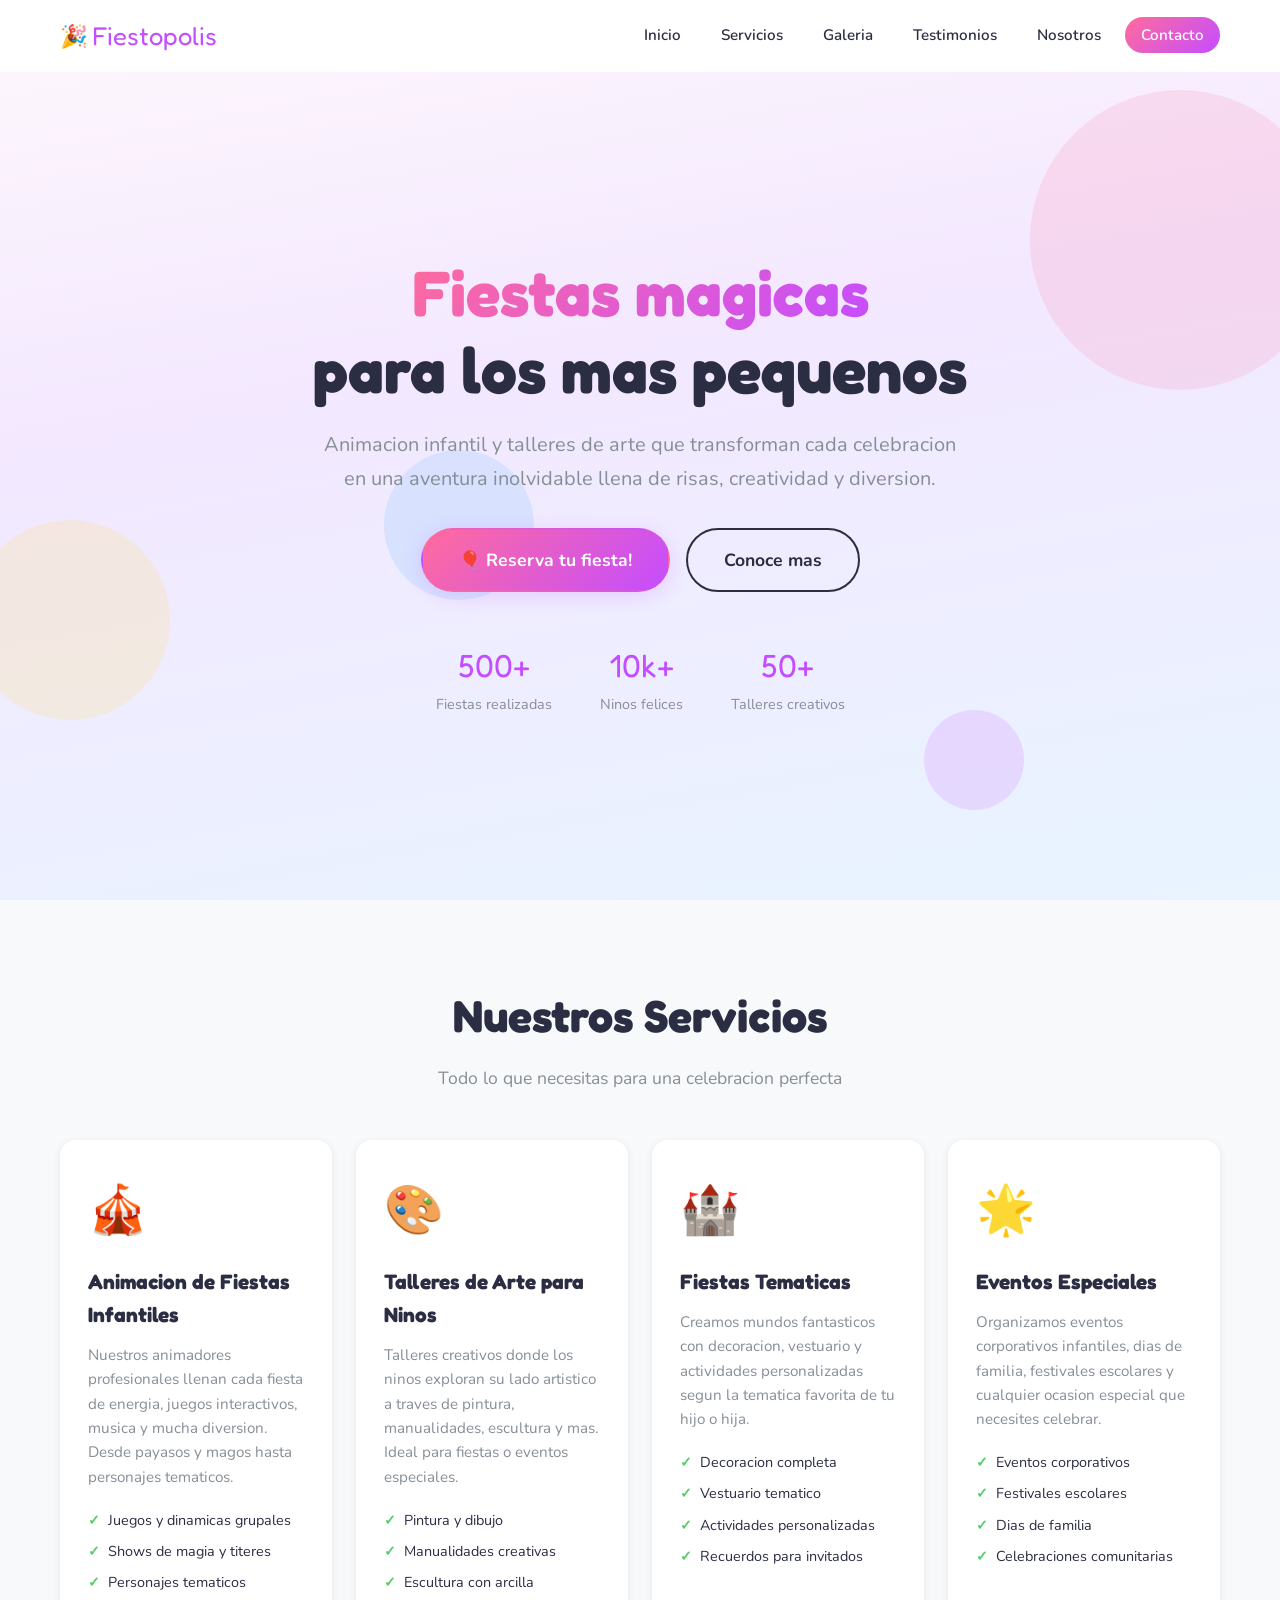
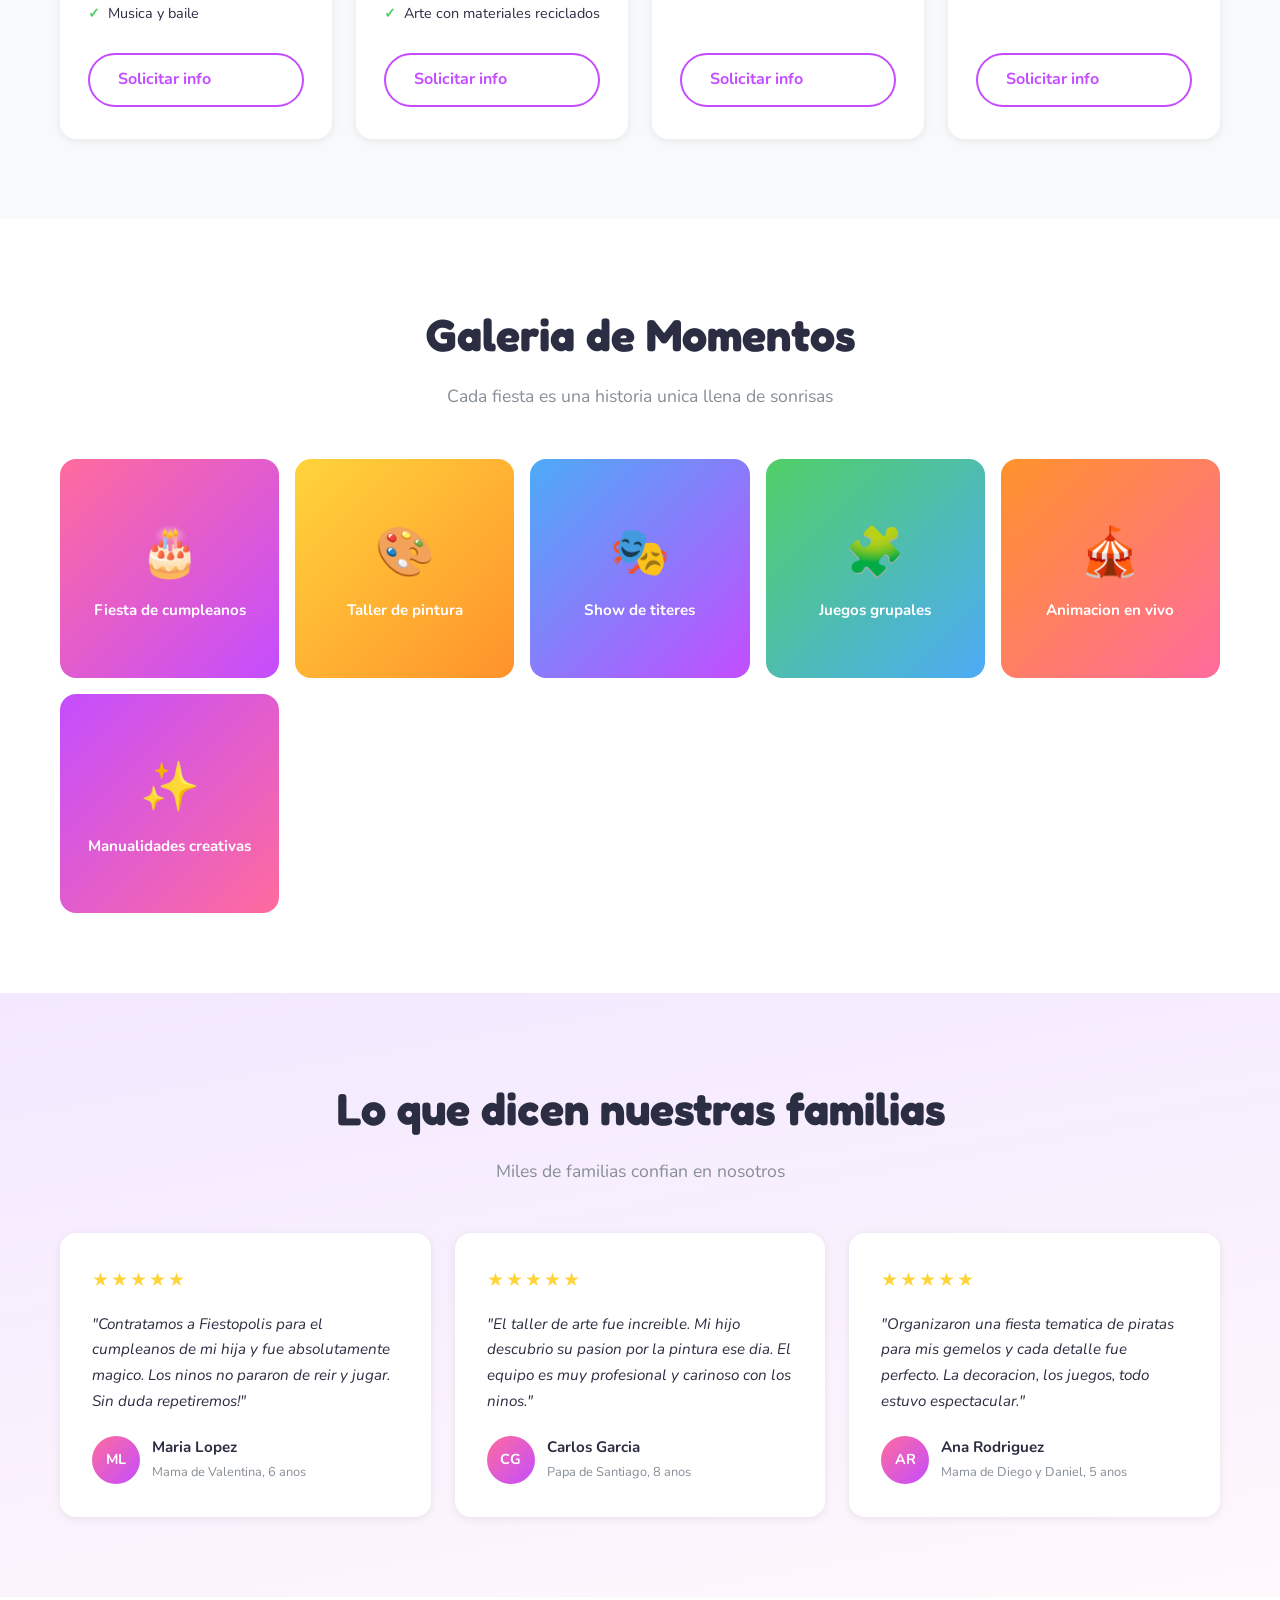
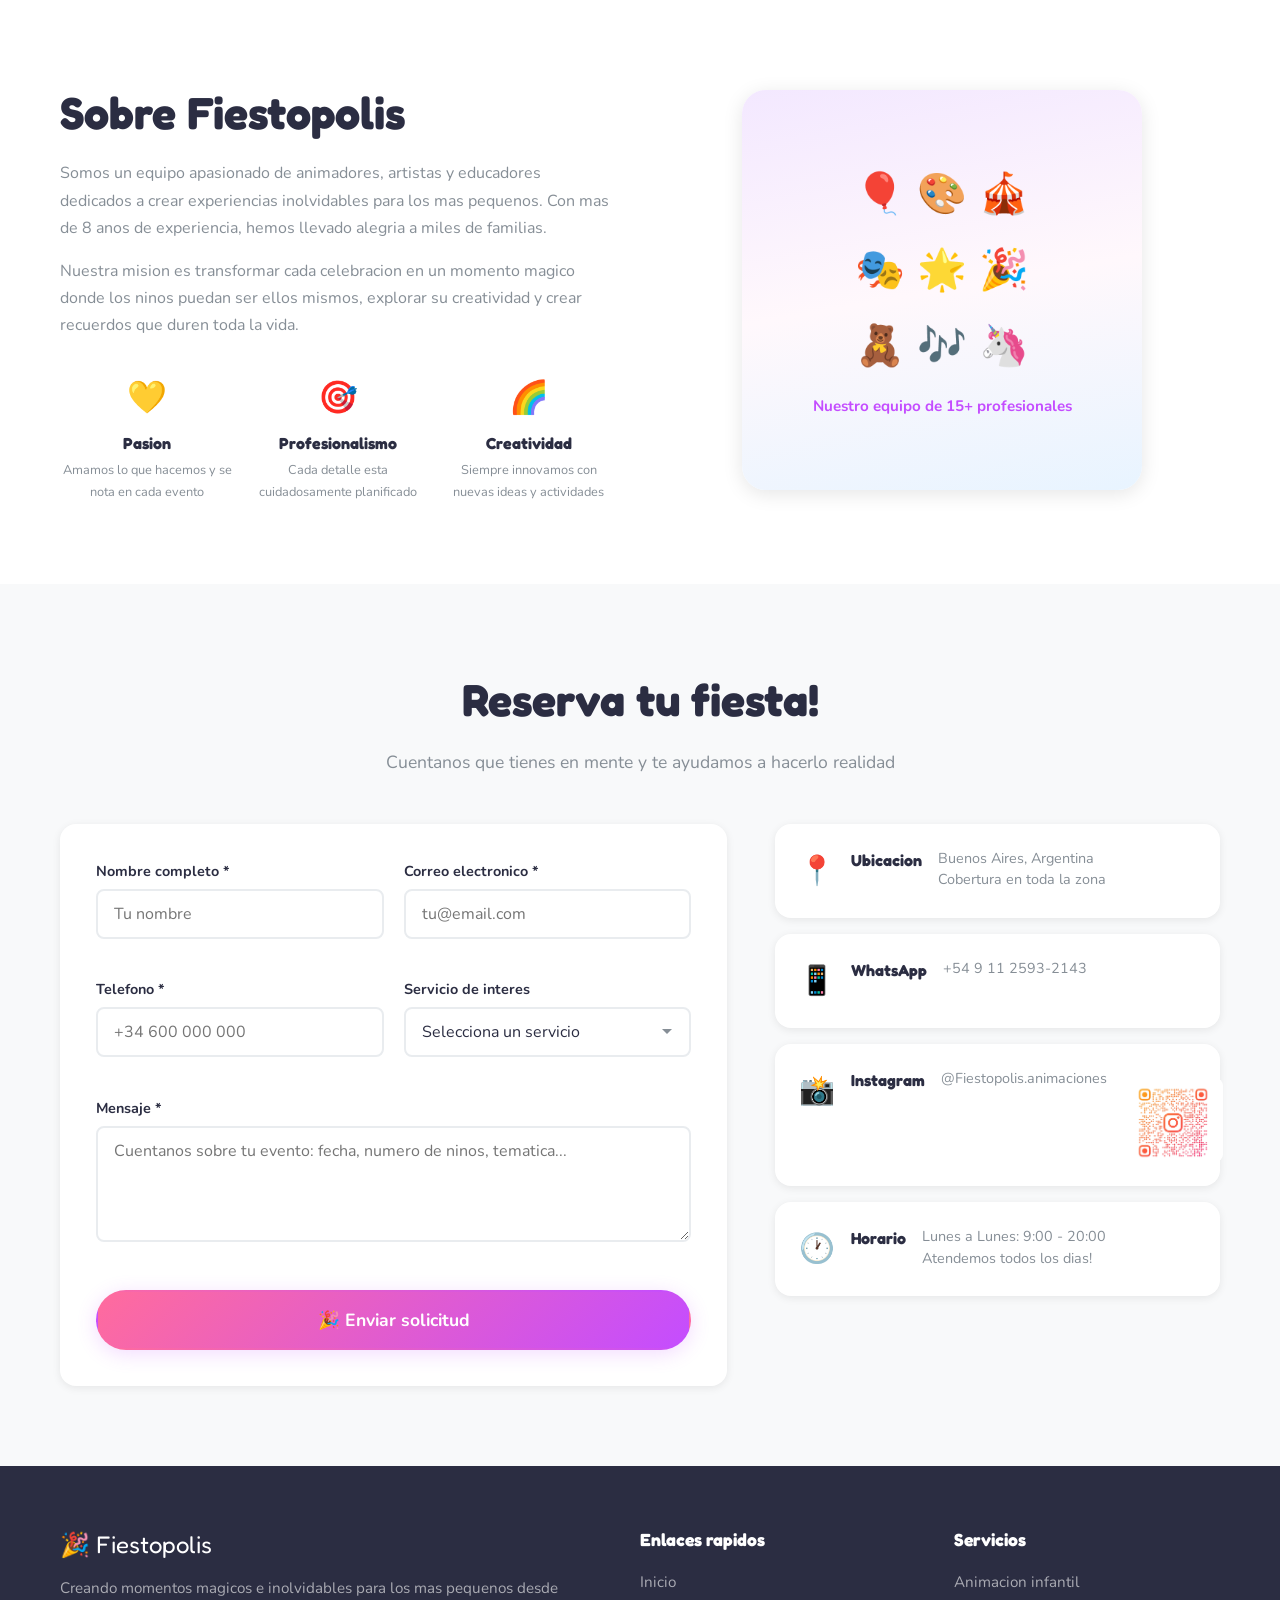
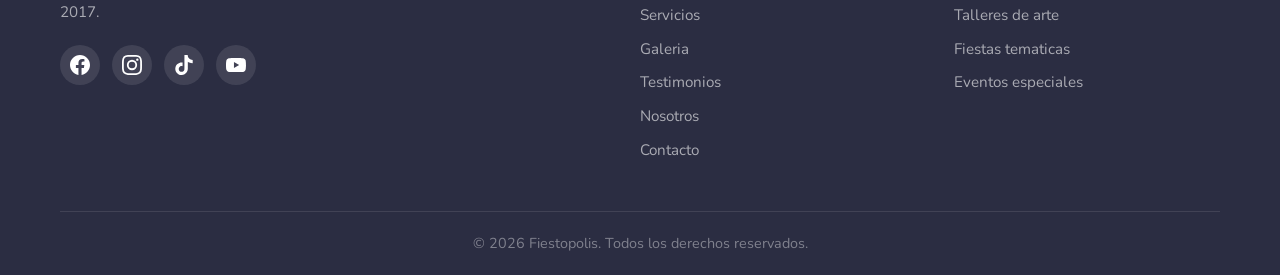
==== index.html @ 0cf08217 "Fix QR centrado dentro de info card" ====
<!DOCTYPE html>
<html lang="es">
<head>
  <meta charset="UTF-8">
  <meta name="viewport" content="width=device-width, initial-scale=1.0">
  <title>Fiestopolis - Animacion Infantil y Talleres de Arte</title>
  <meta name="description" content="Fiestopolis: servicio de animacion infantil y talleres de arte para ninos. Fiestas inolvidables llenas de creatividad y diversion.">
  <link rel="preconnect" href="https://fonts.googleapis.com">
  <link rel="preconnect" href="https://fonts.gstatic.com" crossorigin>
  <link href="https://fonts.googleapis.com/css2?family=Fredoka+One&family=Nunito:wght@400;600;700&display=swap" rel="stylesheet">
  <link rel="stylesheet" href="css/styles.css">
</head>
<body>
  <!-- Header / Navbar -->
  <header class="header" id="header">
    <nav class="nav container">
      <a href="#" class="nav__logo">
        <span class="logo-icon">🎉</span> Fiestopolis
      </a>
      <button class="nav__toggle" id="nav-toggle" aria-label="Abrir menu">
        <span></span>
        <span></span>
        <span></span>
      </button>
      <ul class="nav__menu" id="nav-menu">
        <li><a href="#hero" class="nav__link">Inicio</a></li>
        <li><a href="#servicios" class="nav__link">Servicios</a></li>
        <li><a href="#galeria" class="nav__link">Galeria</a></li>
        <li><a href="#testimonios" class="nav__link">Testimonios</a></li>
        <li><a href="#nosotros" class="nav__link">Nosotros</a></li>
        <li><a href="#contacto" class="nav__link nav__link--cta">Contacto</a></li>
      </ul>
    </nav>
  </header>

  <!-- Hero -->
  <section class="hero" id="hero">
    <div class="hero__bg-shapes">
      <div class="shape shape--1"></div>
      <div class="shape shape--2"></div>
      <div class="shape shape--3"></div>
      <div class="shape shape--4"></div>
    </div>
    <div class="container hero__content">
      <h1 class="hero__title animate-on-scroll">
        <span class="hero__title--highlight">Fiestas magicas</span><br>
        para los mas pequenos
      </h1>
      <p class="hero__subtitle animate-on-scroll">
        Animacion infantil y talleres de arte que transforman cada celebracion en una aventura inolvidable llena de risas, creatividad y diversion.
      </p>
      <div class="hero__actions animate-on-scroll">
        <a href="#contacto" class="btn btn--primary btn--lg">🎈 Reserva tu fiesta!</a>
        <a href="#servicios" class="btn btn--outline btn--lg">Conoce mas</a>
      </div>
      <div class="hero__stats animate-on-scroll">
        <div class="stat">
          <span class="stat__number">500+</span>
          <span class="stat__label">Fiestas realizadas</span>
        </div>
        <div class="stat">
          <span class="stat__number">10k+</span>
          <span class="stat__label">Ninos felices</span>
        </div>
        <div class="stat">
          <span class="stat__number">50+</span>
          <span class="stat__label">Talleres creativos</span>
        </div>
      </div>
    </div>
  </section>

  <!-- Servicios -->
  <section class="servicios section" id="servicios">
    <div class="container">
      <h2 class="section__title animate-on-scroll">Nuestros Servicios</h2>
      <p class="section__subtitle animate-on-scroll">Todo lo que necesitas para una celebracion perfecta</p>
      <div class="servicios__grid">
        <!-- Animacion de fiestas -->
        <div class="card animate-on-scroll">
          <div class="card__icon">🎪</div>
          <h3 class="card__title">Animacion de Fiestas Infantiles</h3>
          <p class="card__text">
            Nuestros animadores profesionales llenan cada fiesta de energia, juegos interactivos, musica y mucha diversion. Desde payasos y magos hasta personajes tematicos.
          </p>
          <ul class="card__list">
            <li>Juegos y dinamicas grupales</li>
            <li>Shows de magia y titeres</li>
            <li>Personajes tematicos</li>
            <li>Musica y baile</li>
          </ul>
          <a href="#contacto" class="btn btn--secondary">Solicitar info</a>
        </div>
        <!-- Talleres de arte -->
        <div class="card animate-on-scroll">
          <div class="card__icon">🎨</div>
          <h3 class="card__title">Talleres de Arte para Ninos</h3>
          <p class="card__text">
            Talleres creativos donde los ninos exploran su lado artistico a traves de pintura, manualidades, escultura y mas. Ideal para fiestas o eventos especiales.
          </p>
          <ul class="card__list">
            <li>Pintura y dibujo</li>
            <li>Manualidades creativas</li>
            <li>Escultura con arcilla</li>
            <li>Arte con materiales reciclados</li>
          </ul>
          <a href="#contacto" class="btn btn--secondary">Solicitar info</a>
        </div>
        <!-- Fiestas tematicas -->
        <div class="card animate-on-scroll">
          <div class="card__icon">🏰</div>
          <h3 class="card__title">Fiestas Tematicas</h3>
          <p class="card__text">
            Creamos mundos fantasticos con decoracion, vestuario y actividades personalizadas segun la tematica favorita de tu hijo o hija.
          </p>
          <ul class="card__list">
            <li>Decoracion completa</li>
            <li>Vestuario tematico</li>
            <li>Actividades personalizadas</li>
            <li>Recuerdos para invitados</li>
          </ul>
          <a href="#contacto" class="btn btn--secondary">Solicitar info</a>
        </div>
        <!-- Eventos especiales -->
        <div class="card animate-on-scroll">
          <div class="card__icon">🌟</div>
          <h3 class="card__title">Eventos Especiales</h3>
          <p class="card__text">
            Organizamos eventos corporativos infantiles, dias de familia, festivales escolares y cualquier ocasion especial que necesites celebrar.
          </p>
          <ul class="card__list">
            <li>Eventos corporativos</li>
            <li>Festivales escolares</li>
            <li>Dias de familia</li>
            <li>Celebraciones comunitarias</li>
          </ul>
          <a href="#contacto" class="btn btn--secondary">Solicitar info</a>
        </div>
      </div>
    </div>
  </section>

  <!-- Galeria -->
  <section class="galeria section" id="galeria">
    <div class="container">
      <h2 class="section__title animate-on-scroll">Galeria de Momentos</h2>
      <p class="section__subtitle animate-on-scroll">Cada fiesta es una historia unica llena de sonrisas</p>
      <div class="galeria__grid">
        <div class="galeria__item animate-on-scroll" style="--delay: 0">
          <div class="galeria__placeholder" style="background: linear-gradient(135deg, var(--color-pink), var(--color-purple));">
            <span>🎂</span>
            <p>Fiesta de cumpleanos</p>
          </div>
        </div>
        <div class="galeria__item animate-on-scroll" style="--delay: 1">
          <div class="galeria__placeholder" style="background: linear-gradient(135deg, var(--color-yellow), var(--color-orange));">
            <span>🎨</span>
            <p>Taller de pintura</p>
          </div>
        </div>
        <div class="galeria__item animate-on-scroll" style="--delay: 2">
          <div class="galeria__placeholder" style="background: linear-gradient(135deg, var(--color-blue), var(--color-purple));">
            <span>🎭</span>
            <p>Show de titeres</p>
          </div>
        </div>
        <div class="galeria__item animate-on-scroll" style="--delay: 3">
          <div class="galeria__placeholder" style="background: linear-gradient(135deg, var(--color-green), var(--color-blue));">
            <span>🧩</span>
            <p>Juegos grupales</p>
          </div>
        </div>
        <div class="galeria__item animate-on-scroll" style="--delay: 4">
          <div class="galeria__placeholder" style="background: linear-gradient(135deg, var(--color-orange), var(--color-pink));">
            <span>🎪</span>
            <p>Animacion en vivo</p>
          </div>
        </div>
        <div class="galeria__item animate-on-scroll" style="--delay: 5">
          <div class="galeria__placeholder" style="background: linear-gradient(135deg, var(--color-purple), var(--color-pink));">
            <span>✨</span>
            <p>Manualidades creativas</p>
          </div>
        </div>
      </div>
    </div>
  </section>

  <!-- Testimonios -->
  <section class="testimonios section" id="testimonios">
    <div class="container">
      <h2 class="section__title animate-on-scroll">Lo que dicen nuestras familias</h2>
      <p class="section__subtitle animate-on-scroll">Miles de familias confian en nosotros</p>
      <div class="testimonios__grid">
        <div class="testimonio animate-on-scroll">
          <div class="testimonio__stars">★★★★★</div>
          <p class="testimonio__text">
            "Contratamos a Fiestopolis para el cumpleanos de mi hija y fue absolutamente magico. Los ninos no pararon de reir y jugar. Sin duda repetiremos!"
          </p>
          <div class="testimonio__author">
            <div class="testimonio__avatar">ML</div>
            <div>
              <strong>Maria Lopez</strong>
              <span>Mama de Valentina, 6 anos</span>
            </div>
          </div>
        </div>
        <div class="testimonio animate-on-scroll">
          <div class="testimonio__stars">★★★★★</div>
          <p class="testimonio__text">
            "El taller de arte fue increible. Mi hijo descubrio su pasion por la pintura ese dia. El equipo es muy profesional y carinoso con los ninos."
          </p>
          <div class="testimonio__author">
            <div class="testimonio__avatar">CG</div>
            <div>
              <strong>Carlos Garcia</strong>
              <span>Papa de Santiago, 8 anos</span>
            </div>
          </div>
        </div>
        <div class="testimonio animate-on-scroll">
          <div class="testimonio__stars">★★★★★</div>
          <p class="testimonio__text">
            "Organizaron una fiesta tematica de piratas para mis gemelos y cada detalle fue perfecto. La decoracion, los juegos, todo estuvo espectacular."
          </p>
          <div class="testimonio__author">
            <div class="testimonio__avatar">AR</div>
            <div>
              <strong>Ana Rodriguez</strong>
              <span>Mama de Diego y Daniel, 5 anos</span>
            </div>
          </div>
        </div>
      </div>
    </div>
  </section>

  <!-- Sobre Nosotros -->
  <section class="nosotros section" id="nosotros">
    <div class="container">
      <div class="nosotros__content">
        <div class="nosotros__text animate-on-scroll">
          <h2 class="section__title section__title--left">Sobre Fiestopolis</h2>
          <p>
            Somos un equipo apasionado de animadores, artistas y educadores dedicados a crear experiencias inolvidables para los mas pequenos. Con mas de 8 anos de experiencia, hemos llevado alegria a miles de familias.
          </p>
          <p>
            Nuestra mision es transformar cada celebracion en un momento magico donde los ninos puedan ser ellos mismos, explorar su creatividad y crear recuerdos que duren toda la vida.
          </p>
          <div class="nosotros__values">
            <div class="value">
              <span class="value__icon">💛</span>
              <h4>Pasion</h4>
              <p>Amamos lo que hacemos y se nota en cada evento</p>
            </div>
            <div class="value">
              <span class="value__icon">🎯</span>
              <h4>Profesionalismo</h4>
              <p>Cada detalle esta cuidadosamente planificado</p>
            </div>
            <div class="value">
              <span class="value__icon">🌈</span>
              <h4>Creatividad</h4>
              <p>Siempre innovamos con nuevas ideas y actividades</p>
            </div>
          </div>
        </div>
        <div class="nosotros__visual animate-on-scroll">
          <div class="nosotros__image-placeholder">
            <div class="nosotros__emoji-collage">
              <span style="--i:0">🎈</span>
              <span style="--i:1">🎨</span>
              <span style="--i:2">🎪</span>
              <span style="--i:3">🎭</span>
              <span style="--i:4">🌟</span>
              <span style="--i:5">🎉</span>
              <span style="--i:6">🧸</span>
              <span style="--i:7">🎶</span>
              <span style="--i:8">🦄</span>
            </div>
            <p class="nosotros__team-text">Nuestro equipo de 15+ profesionales</p>
          </div>
        </div>
      </div>
    </div>
  </section>

  <!-- Contacto -->
  <section class="contacto section" id="contacto">
    <div class="container">
      <h2 class="section__title animate-on-scroll">Reserva tu fiesta!</h2>
      <p class="section__subtitle animate-on-scroll">Cuentanos que tienes en mente y te ayudamos a hacerlo realidad</p>
      <div class="contacto__content">
        <form class="contacto__form animate-on-scroll" id="contact-form" novalidate>
          <div class="form__group">
            <label for="nombre" class="form__label">Nombre completo *</label>
            <input type="text" id="nombre" name="nombre" class="form__input" placeholder="Tu nombre" required>
            <span class="form__error" id="nombre-error"></span>
          </div>
          <div class="form__group">
            <label for="email" class="form__label">Correo electronico *</label>
            <input type="email" id="email" name="email" class="form__input" placeholder="tu@email.com" required>
            <span class="form__error" id="email-error"></span>
          </div>
          <div class="form__group">
            <label for="telefono" class="form__label">Telefono *</label>
            <input type="tel" id="telefono" name="telefono" class="form__input" placeholder="+34 600 000 000" required>
            <span class="form__error" id="telefono-error"></span>
          </div>
          <div class="form__group">
            <label for="servicio" class="form__label">Servicio de interes</label>
            <select id="servicio" name="servicio" class="form__input form__select">
              <option value="">Selecciona un servicio</option>
              <option value="animacion">Animacion de fiestas</option>
              <option value="talleres">Talleres de arte</option>
              <option value="tematicas">Fiestas tematicas</option>
              <option value="eventos">Eventos especiales</option>
            </select>
          </div>
          <div class="form__group form__group--full">
            <label for="mensaje" class="form__label">Mensaje *</label>
            <textarea id="mensaje" name="mensaje" class="form__input form__textarea" placeholder="Cuentanos sobre tu evento: fecha, numero de ninos, tematica..." rows="4" required></textarea>
            <span class="form__error" id="mensaje-error"></span>
          </div>
          <button type="submit" class="btn btn--primary btn--lg form__submit">
            🎉 Enviar solicitud
          </button>
          <div class="form__success" id="form-success">
            ✅ Mensaje enviado correctamente! Te contactaremos pronto.
          </div>
        </form>
        <div class="contacto__info animate-on-scroll">
          <div class="info__card">
            <span class="info__icon">📍</span>
            <h4>Ubicacion</h4>
            <p>Buenos Aires, Argentina<br>Cobertura en toda la zona</p>
          </div>
          <div class="info__card">
            <span class="info__icon">📱</span>
            <h4>WhatsApp</h4>
            <p><a href="https://wa.me/5491125932143?text=Hola! Quisiera consultar por un evento" style="color: inherit; text-decoration: none;">+54 9 11 2593-2143</a></p>
          </div>
          <div class="info__card">
            <span class="info__icon">📸</span>
            <h4>Instagram</h4>
            <p><a href="https://www.instagram.com/Fiestopolis.animaciones/" target="_blank" style="color: inherit; text-decoration: none;">@Fiestopolis.animaciones</a></p>
            <img src="qr.png" alt="QR Instagram" style="width: 100px; max-width: 100%; margin-top: 10px; border-radius: 8px; display: block; margin-left: auto; margin-right: auto;">
          </div>
          <div class="info__card">
            <span class="info__icon">🕐</span>
            <h4>Horario</h4>
            <p>Lunes a Lunes: 9:00 - 20:00<br>Atendemos todos los dias!</p>
          </div>
        </div>
      </div>
    </div>
  </section>

  <!-- Footer -->
  <footer class="footer">
    <div class="container">
      <div class="footer__content">
        <div class="footer__brand">
          <a href="#" class="footer__logo">🎉 Fiestopolis</a>
          <p class="footer__description">
            Creando momentos magicos e inolvidables para los mas pequenos desde 2017.
          </p>
          <div class="footer__social">
            <a href="#" class="social__link" aria-label="Facebook">
              <svg viewBox="0 0 24 24" width="20" height="20" fill="currentColor"><path d="M24 12.073c0-6.627-5.373-12-12-12s-12 5.373-12 12c0 5.99 4.388 10.954 10.125 11.854v-8.385H7.078v-3.47h3.047V9.43c0-3.007 1.792-4.669 4.533-4.669 1.312 0 2.686.235 2.686.235v2.953H15.83c-1.491 0-1.956.925-1.956 1.874v2.25h3.328l-.532 3.47h-2.796v8.385C19.612 23.027 24 18.062 24 12.073z"/></svg>
            </a>
            <a href="https://www.instagram.com/Fiestopolis.animaciones/" target="_blank" class="social__link" aria-label="Instagram">
              <svg viewBox="0 0 24 24" width="20" height="20" fill="currentColor"><path d="M12 2.163c3.204 0 3.584.012 4.85.07 3.252.148 4.771 1.691 4.919 4.919.058 1.265.069 1.645.069 4.849 0 3.205-.012 3.584-.069 4.849-.149 3.225-1.664 4.771-4.919 4.919-1.266.058-1.644.07-4.85.07-3.204 0-3.584-.012-4.849-.07-3.26-.149-4.771-1.699-4.919-4.92-.058-1.265-.07-1.644-.07-4.849 0-3.204.013-3.583.07-4.849.149-3.227 1.664-4.771 4.919-4.919 1.266-.057 1.645-.069 4.849-.069zM12 0C8.741 0 8.333.014 7.053.072 2.695.272.273 2.69.073 7.052.014 8.333 0 8.741 0 12c0 3.259.014 3.668.072 4.948.2 4.358 2.618 6.78 6.98 6.98C8.333 23.986 8.741 24 12 24c3.259 0 3.668-.014 4.948-.072 4.354-.2 6.782-2.618 6.979-6.98.059-1.28.073-1.689.073-4.948 0-3.259-.014-3.667-.072-4.947-.196-4.354-2.617-6.78-6.979-6.98C15.668.014 15.259 0 12 0zm0 5.838a6.162 6.162 0 100 12.324 6.162 6.162 0 000-12.324zM12 16a4 4 0 110-8 4 4 0 010 8zm6.406-11.845a1.44 1.44 0 100 2.881 1.44 1.44 0 000-2.881z"/></svg>
            </a>
            <a href="#" class="social__link" aria-label="TikTok">
              <svg viewBox="0 0 24 24" width="20" height="20" fill="currentColor"><path d="M12.525.02c1.31-.02 2.61-.01 3.91-.02.08 1.53.63 3.09 1.75 4.17 1.12 1.11 2.7 1.62 4.24 1.79v4.03c-1.44-.05-2.89-.35-4.2-.97-.57-.26-1.1-.59-1.62-.93-.01 2.92.01 5.84-.02 8.75-.08 1.4-.54 2.79-1.35 3.94-1.31 1.92-3.58 3.17-5.91 3.21-1.43.08-2.86-.31-4.08-1.03-2.02-1.19-3.44-3.37-3.65-5.71-.02-.5-.03-1-.01-1.49.18-1.9 1.12-3.72 2.58-4.96 1.66-1.44 3.98-2.13 6.15-1.72.02 1.48-.04 2.96-.04 4.44-.99-.32-2.15-.23-3.02.37-.63.41-1.11 1.04-1.36 1.75-.21.51-.15 1.07-.14 1.61.24 1.64 1.82 3.02 3.5 2.87 1.12-.01 2.19-.66 2.77-1.61.19-.33.4-.67.41-1.06.1-1.79.06-3.57.07-5.36.01-4.03-.01-8.05.02-12.07z"/></svg>
            </a>
            <a href="#" class="social__link" aria-label="YouTube">
              <svg viewBox="0 0 24 24" width="20" height="20" fill="currentColor"><path d="M23.498 6.186a3.016 3.016 0 00-2.122-2.136C19.505 3.545 12 3.545 12 3.545s-7.505 0-9.377.505A3.017 3.017 0 00.502 6.186C0 8.07 0 12 0 12s0 3.93.502 5.814a3.016 3.016 0 002.122 2.136c1.871.505 9.376.505 9.376.505s7.505 0 9.377-.505a3.015 3.015 0 002.122-2.136C24 15.93 24 12 24 12s0-3.93-.502-5.814zM9.545 15.568V8.432L15.818 12l-6.273 3.568z"/></svg>
            </a>
          </div>
        </div>
        <div class="footer__links">
          <h4>Enlaces rapidos</h4>
          <ul>
            <li><a href="#hero">Inicio</a></li>
            <li><a href="#servicios">Servicios</a></li>
            <li><a href="#galeria">Galeria</a></li>
            <li><a href="#testimonios">Testimonios</a></li>
            <li><a href="#nosotros">Nosotros</a></li>
            <li><a href="#contacto">Contacto</a></li>
          </ul>
        </div>
        <div class="footer__links">
          <h4>Servicios</h4>
          <ul>
            <li><a href="#servicios">Animacion infantil</a></li>
            <li><a href="#servicios">Talleres de arte</a></li>
            <li><a href="#servicios">Fiestas tematicas</a></li>
            <li><a href="#servicios">Eventos especiales</a></li>
          </ul>
        </div>
      </div>
      <div class="footer__bottom">
        <p>&copy; 2026 Fiestopolis. Todos los derechos reservados.</p>
      </div>
    </div>
  </footer>

  <script src="js/main.js"></script>
</body>
</html>
---- css/styles.css ----
/* ===========================
   CSS Variables & Reset
   =========================== */
:root {
  --color-pink: #ff6b9d;
  --color-purple: #c44dff;
  --color-blue: #4dabf7;
  --color-yellow: #ffd43b;
  --color-orange: #ff922b;
  --color-green: #51cf66;
  --color-dark: #2b2d42;
  --color-light: #f8f9fa;
  --color-white: #ffffff;
  --color-gray: #868e96;
  --color-gray-light: #e9ecef;

  --font-heading: 'Fredoka One', cursive;
  --font-body: 'Nunito', sans-serif;

  --shadow-sm: 0 2px 8px rgba(0,0,0,0.08);
  --shadow-md: 0 4px 20px rgba(0,0,0,0.1);
  --shadow-lg: 0 8px 40px rgba(0,0,0,0.12);
  --shadow-color: 0 4px 20px rgba(196, 77, 255, 0.2);

  --radius-sm: 8px;
  --radius-md: 16px;
  --radius-lg: 24px;
  --radius-full: 50px;

  --transition: 0.3s ease;
}

*,
*::before,
*::after {
  margin: 0;
  padding: 0;
  box-sizing: border-box;
}

html {
  scroll-behavior: smooth;
  scroll-padding-top: 80px;
}

body {
  font-family: var(--font-body);
  color: var(--color-dark);
  background-color: var(--color-white);
  line-height: 1.6;
  overflow-x: hidden;
}

img {
  max-width: 100%;
  display: block;
}

a {
  text-decoration: none;
  color: inherit;
}

ul {
  list-style: none;
}

.container {
  width: 100%;
  max-width: 1200px;
  margin: 0 auto;
  padding: 0 20px;
}

.section {
  padding: 80px 0;
}

/* ===========================
   Section Titles
   =========================== */
.section__title {
  font-family: var(--font-heading);
  font-size: clamp(1.8rem, 4vw, 2.8rem);
  text-align: center;
  margin-bottom: 12px;
  color: var(--color-dark);
}

.section__title--left {
  text-align: left;
}

.section__subtitle {
  text-align: center;
  color: var(--color-gray);
  font-size: 1.1rem;
  margin-bottom: 48px;
  max-width: 600px;
  margin-left: auto;
  margin-right: auto;
}

/* ===========================
   Buttons
   =========================== */
.btn {
  display: inline-flex;
  align-items: center;
  gap: 8px;
  padding: 12px 28px;
  border-radius: var(--radius-full);
  font-family: var(--font-body);
  font-weight: 700;
  font-size: 1rem;
  border: 2px solid transparent;
  cursor: pointer;
  transition: all var(--transition);
  text-align: center;
}

.btn--primary {
  background: linear-gradient(135deg, var(--color-pink), var(--color-purple));
  color: var(--color-white);
  box-shadow: var(--shadow-color);
}

.btn--primary:hover {
  transform: translateY(-2px);
  box-shadow: 0 6px 30px rgba(196, 77, 255, 0.35);
}

.btn--secondary {
  background: var(--color-white);
  color: var(--color-purple);
  border-color: var(--color-purple);
}

.btn--secondary:hover {
  background: var(--color-purple);
  color: var(--color-white);
  transform: translateY(-2px);
}

.btn--outline {
  background: transparent;
  color: var(--color-dark);
  border-color: var(--color-dark);
}

.btn--outline:hover {
  background: var(--color-dark);
  color: var(--color-white);
  transform: translateY(-2px);
}

.btn--lg {
  padding: 16px 36px;
  font-size: 1.1rem;
}

/* ===========================
   Header / Navbar
   =========================== */
.header {
  position: fixed;
  top: 0;
  left: 0;
  width: 100%;
  z-index: 1000;
  background: rgba(255, 255, 255, 0.95);
  backdrop-filter: blur(10px);
  transition: box-shadow var(--transition);
}

.header--scrolled {
  box-shadow: var(--shadow-sm);
}

.nav {
  display: flex;
  align-items: center;
  justify-content: space-between;
  height: 72px;
}

.nav__logo {
  font-family: var(--font-heading);
  font-size: 1.6rem;
  color: var(--color-purple);
  display: flex;
  align-items: center;
  gap: 4px;
}

.logo-icon {
  font-size: 1.4rem;
}

.nav__menu {
  display: flex;
  align-items: center;
  gap: 8px;
}

.nav__link {
  padding: 8px 16px;
  border-radius: var(--radius-full);
  font-weight: 600;
  font-size: 0.95rem;
  transition: all var(--transition);
  color: var(--color-dark);
}

.nav__link:hover {
  color: var(--color-purple);
  background: rgba(196, 77, 255, 0.08);
}

.nav__link--cta {
  background: linear-gradient(135deg, var(--color-pink), var(--color-purple));
  color: var(--color-white) !important;
}

.nav__link--cta:hover {
  background: linear-gradient(135deg, var(--color-purple), var(--color-pink));
  transform: translateY(-1px);
}

.nav__toggle {
  display: none;
  flex-direction: column;
  gap: 5px;
  background: none;
  border: none;
  cursor: pointer;
  padding: 8px;
  z-index: 1001;
}

.nav__toggle span {
  display: block;
  width: 26px;
  height: 3px;
  background: var(--color-dark);
  border-radius: 3px;
  transition: all var(--transition);
}

.nav__toggle.active span:nth-child(1) {
  transform: translateY(8px) rotate(45deg);
}

.nav__toggle.active span:nth-child(2) {
  opacity: 0;
}

.nav__toggle.active span:nth-child(3) {
  transform: translateY(-8px) rotate(-45deg);
}

/* ===========================
   Hero
   =========================== */
.hero {
  min-height: 100vh;
  display: flex;
  align-items: center;
  position: relative;
  padding-top: 72px;
  background: linear-gradient(170deg, #fff8fc 0%, #f3e8ff 40%, #e8f4ff 100%);
  overflow: hidden;
}

.hero__bg-shapes {
  position: absolute;
  inset: 0;
  pointer-events: none;
}

.shape {
  position: absolute;
  border-radius: 50%;
  opacity: 0.15;
}

.shape--1 {
  width: 300px;
  height: 300px;
  background: var(--color-pink);
  top: 10%;
  right: -50px;
  animation: float 8s ease-in-out infinite;
}

.shape--2 {
  width: 200px;
  height: 200px;
  background: var(--color-yellow);
  bottom: 20%;
  left: -30px;
  animation: float 6s ease-in-out infinite reverse;
}

.shape--3 {
  width: 150px;
  height: 150px;
  background: var(--color-blue);
  top: 50%;
  left: 30%;
  animation: float 10s ease-in-out infinite;
}

.shape--4 {
  width: 100px;
  height: 100px;
  background: var(--color-purple);
  bottom: 10%;
  right: 20%;
  animation: float 7s ease-in-out infinite reverse;
}

@keyframes float {
  0%, 100% { transform: translateY(0) scale(1); }
  50% { transform: translateY(-30px) scale(1.05); }
}

.hero__content {
  position: relative;
  z-index: 1;
  text-align: center;
  padding: 40px 0;
}

.hero__title {
  font-family: var(--font-heading);
  font-size: clamp(2.2rem, 6vw, 4rem);
  line-height: 1.2;
  margin-bottom: 20px;
  color: var(--color-dark);
}

.hero__title--highlight {
  background: linear-gradient(135deg, var(--color-pink), var(--color-purple));
  -webkit-background-clip: text;
  -webkit-text-fill-color: transparent;
  background-clip: text;
}

.hero__subtitle {
  font-size: clamp(1rem, 2.5vw, 1.25rem);
  color: var(--color-gray);
  max-width: 650px;
  margin: 0 auto 32px;
  line-height: 1.7;
}

.hero__actions {
  display: flex;
  gap: 16px;
  justify-content: center;
  flex-wrap: wrap;
  margin-bottom: 48px;
}

.hero__stats {
  display: flex;
  justify-content: center;
  gap: 48px;
  flex-wrap: wrap;
}

.stat {
  text-align: center;
}

.stat__number {
  display: block;
  font-family: var(--font-heading);
  font-size: 2rem;
  color: var(--color-purple);
}

.stat__label {
  font-size: 0.9rem;
  color: var(--color-gray);
}

/* ===========================
   Servicios
   =========================== */
.servicios {
  background: var(--color-light);
}

.servicios__grid {
  display: grid;
  grid-template-columns: repeat(auto-fit, minmax(260px, 1fr));
  gap: 24px;
}

.card {
  background: var(--color-white);
  border-radius: var(--radius-md);
  padding: 32px 28px;
  transition: all var(--transition);
  box-shadow: var(--shadow-sm);
  display: flex;
  flex-direction: column;
}

.card:hover {
  transform: translateY(-8px);
  box-shadow: var(--shadow-lg);
}

.card__icon {
  font-size: 3rem;
  margin-bottom: 16px;
}

.card__title {
  font-family: var(--font-heading);
  font-size: 1.3rem;
  margin-bottom: 12px;
  color: var(--color-dark);
}

.card__text {
  color: var(--color-gray);
  margin-bottom: 16px;
  line-height: 1.6;
  font-size: 0.95rem;
}

.card__list {
  margin-bottom: 24px;
  flex-grow: 1;
}

.card__list li {
  padding: 4px 0;
  padding-left: 20px;
  position: relative;
  font-size: 0.9rem;
  color: var(--color-dark);
}

.card__list li::before {
  content: '✓';
  position: absolute;
  left: 0;
  color: var(--color-green);
  font-weight: 700;
}

/* ===========================
   Galeria
   =========================== */
.galeria__grid {
  display: grid;
  grid-template-columns: repeat(auto-fit, minmax(200px, 1fr));
  gap: 16px;
}

.galeria__item {
  border-radius: var(--radius-md);
  overflow: hidden;
  transition: all var(--transition);
  cursor: pointer;
}

.galeria__item:hover {
  transform: scale(1.03);
  box-shadow: var(--shadow-lg);
}

.galeria__placeholder {
  aspect-ratio: 1;
  display: flex;
  flex-direction: column;
  align-items: center;
  justify-content: center;
  gap: 8px;
  color: var(--color-white);
  padding: 20px;
  text-align: center;
}

.galeria__placeholder span {
  font-size: 3rem;
}

.galeria__placeholder p {
  font-weight: 700;
  font-size: 0.95rem;
}

/* ===========================
   Testimonios
   =========================== */
.testimonios {
  background: linear-gradient(170deg, #f3e8ff 0%, #fff8fc 100%);
}

.testimonios__grid {
  display: grid;
  grid-template-columns: repeat(auto-fit, minmax(300px, 1fr));
  gap: 24px;
}

.testimonio {
  background: var(--color-white);
  border-radius: var(--radius-md);
  padding: 32px;
  box-shadow: var(--shadow-sm);
  transition: all var(--transition);
}

.testimonio:hover {
  transform: translateY(-4px);
  box-shadow: var(--shadow-md);
}

.testimonio__stars {
  color: var(--color-yellow);
  font-size: 1.2rem;
  margin-bottom: 16px;
  letter-spacing: 2px;
}

.testimonio__text {
  color: var(--color-dark);
  font-style: italic;
  line-height: 1.7;
  margin-bottom: 20px;
  font-size: 0.95rem;
}

.testimonio__author {
  display: flex;
  align-items: center;
  gap: 12px;
}

.testimonio__avatar {
  width: 48px;
  height: 48px;
  border-radius: 50%;
  background: linear-gradient(135deg, var(--color-pink), var(--color-purple));
  color: var(--color-white);
  display: flex;
  align-items: center;
  justify-content: center;
  font-weight: 700;
  font-size: 0.9rem;
  flex-shrink: 0;
}

.testimonio__author strong {
  display: block;
  font-size: 0.95rem;
}

.testimonio__author span {
  font-size: 0.8rem;
  color: var(--color-gray);
}

/* ===========================
   Sobre Nosotros
   =========================== */
.nosotros__content {
  display: grid;
  grid-template-columns: 1fr 1fr;
  gap: 48px;
  align-items: center;
}

.nosotros__text p {
  color: var(--color-gray);
  margin-bottom: 16px;
  line-height: 1.7;
}

.nosotros__values {
  display: grid;
  grid-template-columns: repeat(3, 1fr);
  gap: 16px;
  margin-top: 32px;
}

.value {
  text-align: center;
}

.value__icon {
  font-size: 2rem;
  display: block;
  margin-bottom: 8px;
}

.value h4 {
  font-family: var(--font-heading);
  font-size: 1rem;
  margin-bottom: 4px;
}

.value p {
  font-size: 0.8rem;
  color: var(--color-gray);
  margin-bottom: 0;
}

.nosotros__visual {
  display: flex;
  justify-content: center;
}

.nosotros__image-placeholder {
  width: 100%;
  max-width: 400px;
  aspect-ratio: 1;
  border-radius: var(--radius-lg);
  background: linear-gradient(170deg, #f3e8ff, #fff8fc, #e8f4ff);
  display: flex;
  flex-direction: column;
  align-items: center;
  justify-content: center;
  gap: 16px;
  position: relative;
  box-shadow: var(--shadow-md);
}

.nosotros__emoji-collage {
  display: grid;
  grid-template-columns: repeat(3, 1fr);
  gap: 12px;
}

.nosotros__emoji-collage span {
  font-size: 2.5rem;
  display: block;
  text-align: center;
  animation: bounceIn 0.6s ease calc(var(--i) * 0.1s) both;
}

@keyframes bounceIn {
  0% { transform: scale(0); opacity: 0; }
  60% { transform: scale(1.2); }
  100% { transform: scale(1); opacity: 1; }
}

.nosotros__team-text {
  font-weight: 700;
  color: var(--color-purple);
  font-size: 0.95rem;
}

/* ===========================
   Contacto
   =========================== */
.contacto {
  background: var(--color-light);
}

.contacto__content {
  display: grid;
  grid-template-columns: 1.2fr 0.8fr;
  gap: 48px;
  align-items: start;
}

.contacto__form {
  background: var(--color-white);
  border-radius: var(--radius-md);
  padding: 36px;
  box-shadow: var(--shadow-sm);
  display: grid;
  grid-template-columns: 1fr 1fr;
  gap: 20px;
}

.form__group--full {
  grid-column: 1 / -1;
}

.form__label {
  display: block;
  font-weight: 700;
  font-size: 0.9rem;
  margin-bottom: 6px;
  color: var(--color-dark);
}

.form__input {
  width: 100%;
  padding: 12px 16px;
  border: 2px solid var(--color-gray-light);
  border-radius: var(--radius-sm);
  font-family: var(--font-body);
  font-size: 1rem;
  transition: all var(--transition);
  background: var(--color-white);
  color: var(--color-dark);
}

.form__input:focus {
  outline: none;
  border-color: var(--color-purple);
  box-shadow: 0 0 0 3px rgba(196, 77, 255, 0.15);
}

.form__input.error {
  border-color: #e03131;
}

.form__select {
  appearance: none;
  background-image: url("data:image/svg+xml,%3Csvg xmlns='http://www.w3.org/2000/svg' width='12' height='12' viewBox='0 0 12 12'%3E%3Cpath fill='%23868e96' d='M6 8L1 3h10z'/%3E%3C/svg%3E");
  background-repeat: no-repeat;
  background-position: right 16px center;
  padding-right: 40px;
}

.form__textarea {
  resize: vertical;
  min-height: 100px;
}

.form__error {
  display: block;
  font-size: 0.8rem;
  color: #e03131;
  margin-top: 4px;
  min-height: 1.2em;
}

.form__submit {
  grid-column: 1 / -1;
  width: 100%;
  justify-content: center;
}

.form__success {
  grid-column: 1 / -1;
  text-align: center;
  padding: 16px;
  background: #d3f9d8;
  color: #2b8a3e;
  border-radius: var(--radius-sm);
  font-weight: 700;
  display: none;
}

.form__success.show {
  display: block;
  animation: fadeIn 0.4s ease;
}

@keyframes fadeIn {
  from { opacity: 0; transform: translateY(-10px); }
  to { opacity: 1; transform: translateY(0); }
}

.contacto__info {
  display: flex;
  flex-direction: column;
  gap: 16px;
}

.info__card {
  background: var(--color-white);
  border-radius: var(--radius-md);
  padding: 24px;
  box-shadow: var(--shadow-sm);
  display: flex;
  align-items: flex-start;
  gap: 16px;
  transition: all var(--transition);
}

.info__card:hover {
  transform: translateX(4px);
  box-shadow: var(--shadow-md);
}

.info__icon {
  font-size: 1.8rem;
  flex-shrink: 0;
}

.info__card h4 {
  font-family: var(--font-heading);
  font-size: 1rem;
  margin-bottom: 4px;
}

.info__card p {
  font-size: 0.9rem;
  color: var(--color-gray);
  line-height: 1.5;
}

/* ===========================
   Footer
   =========================== */
.footer {
  background: var(--color-dark);
  color: var(--color-white);
  padding: 60px 0 0;
}

.footer__content {
  display: grid;
  grid-template-columns: 2fr 1fr 1fr;
  gap: 48px;
  padding-bottom: 40px;
  border-bottom: 1px solid rgba(255, 255, 255, 0.1);
}

.footer__logo {
  font-family: var(--font-heading);
  font-size: 1.5rem;
  color: var(--color-white);
  display: inline-block;
  margin-bottom: 12px;
}

.footer__description {
  color: rgba(255, 255, 255, 0.6);
  font-size: 0.95rem;
  line-height: 1.6;
  margin-bottom: 20px;
}

.footer__social {
  display: flex;
  gap: 12px;
}

.social__link {
  width: 40px;
  height: 40px;
  border-radius: 50%;
  background: rgba(255, 255, 255, 0.1);
  display: flex;
  align-items: center;
  justify-content: center;
  color: var(--color-white);
  transition: all var(--transition);
}

.social__link:hover {
  background: var(--color-purple);
  transform: translateY(-3px);
}

.footer__links h4 {
  font-family: var(--font-heading);
  font-size: 1.1rem;
  margin-bottom: 16px;
}

.footer__links li {
  margin-bottom: 8px;
}

.footer__links a {
  color: rgba(255, 255, 255, 0.6);
  font-size: 0.95rem;
  transition: color var(--transition);
}

.footer__links a:hover {
  color: var(--color-pink);
}

.footer__bottom {
  text-align: center;
  padding: 20px 0;
  font-size: 0.9rem;
  color: rgba(255, 255, 255, 0.4);
}

/* ===========================
   Animations (Scroll)
   =========================== */
.animate-on-scroll {
  opacity: 0;
  transform: translateY(30px);
  transition: opacity 0.6s ease, transform 0.6s ease;
}

.animate-on-scroll.visible {
  opacity: 1;
  transform: translateY(0);
}

/* Staggered animation for gallery items */
.galeria__item.animate-on-scroll {
  transition-delay: calc(var(--delay, 0) * 0.1s);
}

/* ===========================
   Responsive Design
   =========================== */
@media (max-width: 992px) {
  .nosotros__content {
    grid-template-columns: 1fr;
    gap: 32px;
  }

  .nosotros__visual {
    order: -1;
  }

  .nosotros__image-placeholder {
    max-width: 300px;
    aspect-ratio: auto;
    padding: 40px;
  }

  .contacto__content {
    grid-template-columns: 1fr;
  }

  .contacto__info {
    display: grid;
    grid-template-columns: 1fr 1fr;
    gap: 16px;
  }

  .footer__content {
    grid-template-columns: 1fr 1fr;
  }

  .footer__brand {
    grid-column: 1 / -1;
  }
}

@media (max-width: 768px) {
  .section {
    padding: 60px 0;
  }

  .nav__toggle {
    display: flex;
  }

  .nav__menu {
    position: fixed;
    top: 0;
    right: -100%;
    width: 280px;
    height: 100vh;
    background: var(--color-white);
    flex-direction: column;
    align-items: flex-start;
    padding: 100px 32px 32px;
    gap: 4px;
    box-shadow: var(--shadow-lg);
    transition: right var(--transition);
    z-index: 1000;
  }

  .nav__menu.active {
    right: 0;
  }

  .nav__link {
    width: 100%;
    padding: 12px 16px;
    font-size: 1.1rem;
  }

  .nav__link--cta {
    text-align: center;
    margin-top: 16px;
  }

  .hero__stats {
    gap: 24px;
  }

  .servicios__grid {
    grid-template-columns: 1fr;
  }

  .galeria__grid {
    grid-template-columns: repeat(2, 1fr);
  }

  .testimonios__grid {
    grid-template-columns: 1fr;
  }

  .nosotros__values {
    grid-template-columns: 1fr;
    gap: 24px;
  }

  .section__title--left {
    text-align: center;
  }

  .contacto__form {
    grid-template-columns: 1fr;
    padding: 24px;
  }

  .contacto__info {
    grid-template-columns: 1fr;
  }

  .footer__content {
    grid-template-columns: 1fr;
    gap: 32px;
  }
}

@media (max-width: 480px) {
  .hero__title {
    font-size: 2rem;
  }

  .hero__actions {
    flex-direction: column;
    align-items: center;
  }

  .btn--lg {
    padding: 14px 28px;
    font-size: 1rem;
    width: 100%;
    justify-content: center;
  }

  .galeria__grid {
    grid-template-columns: repeat(2, 1fr);
    gap: 10px;
  }

  .galeria__placeholder span {
    font-size: 2rem;
  }

  .hero__stats {
    flex-direction: column;
    gap: 16px;
  }
}
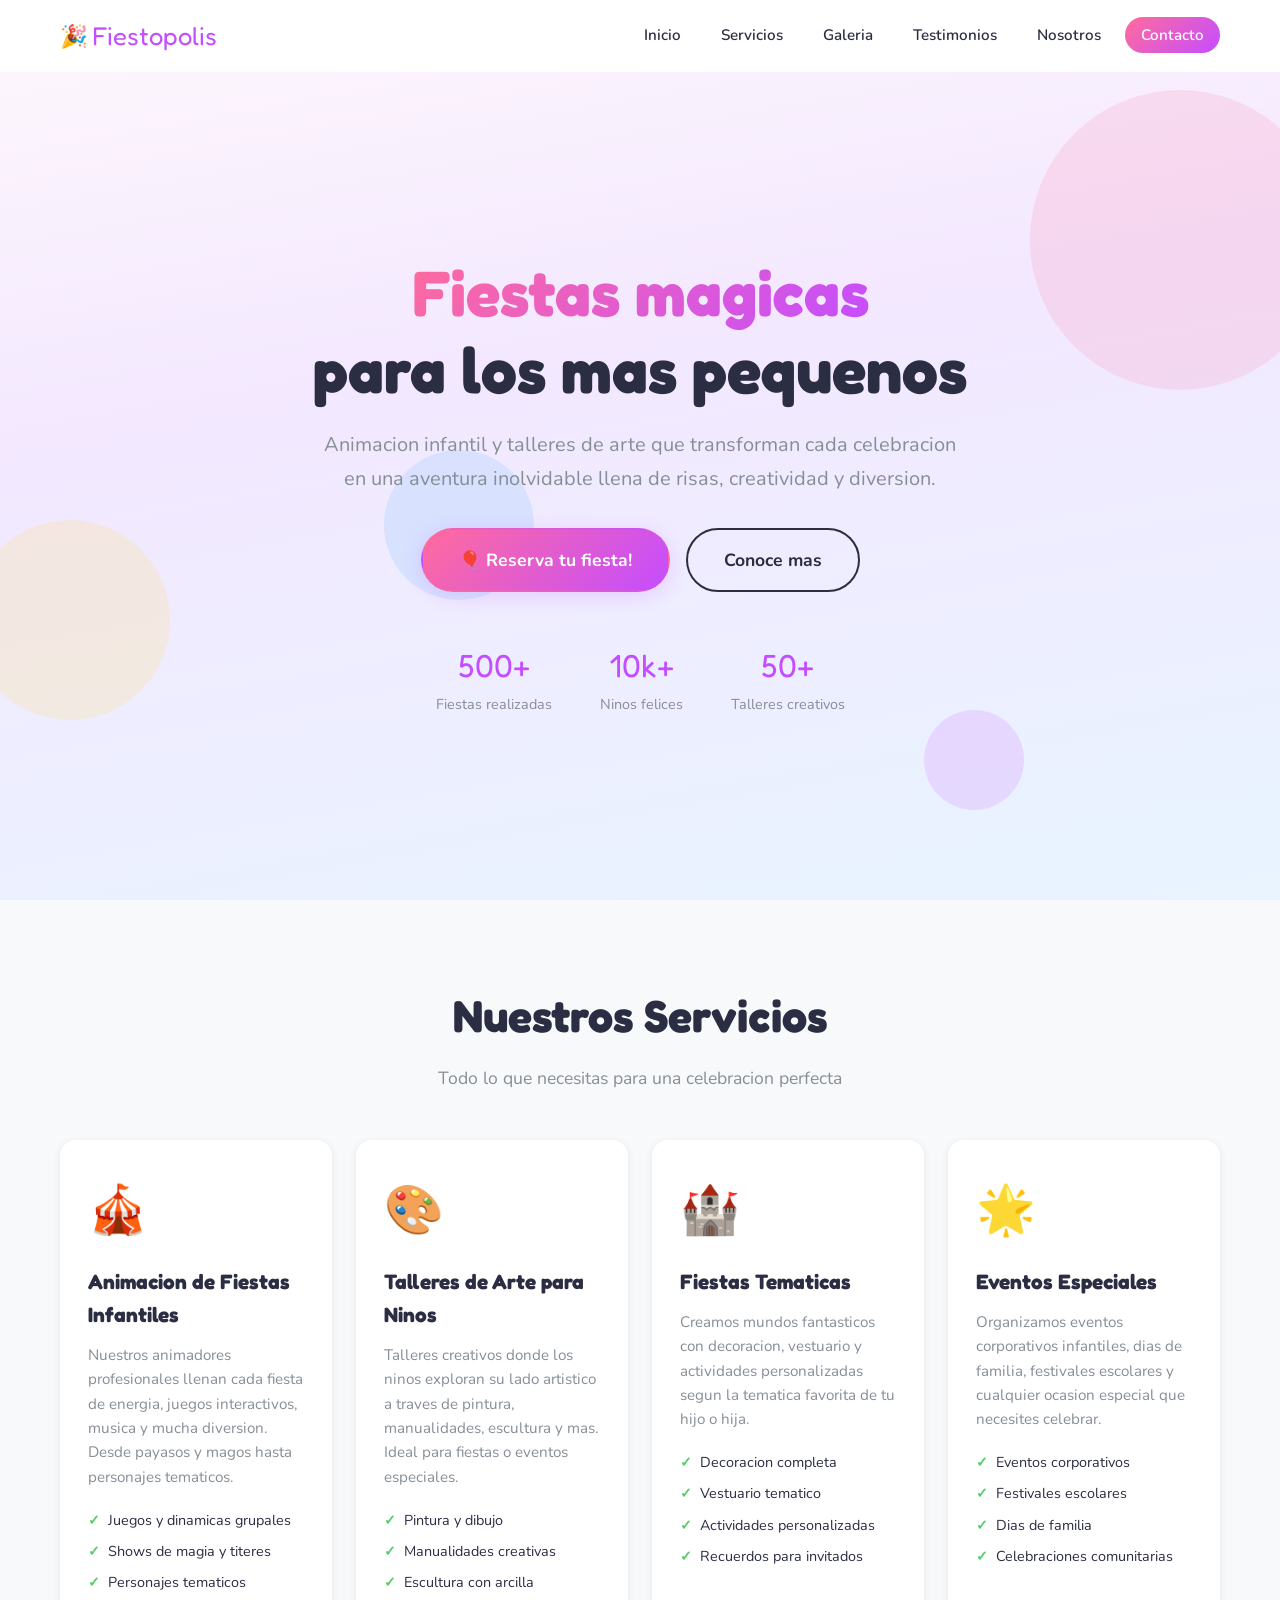
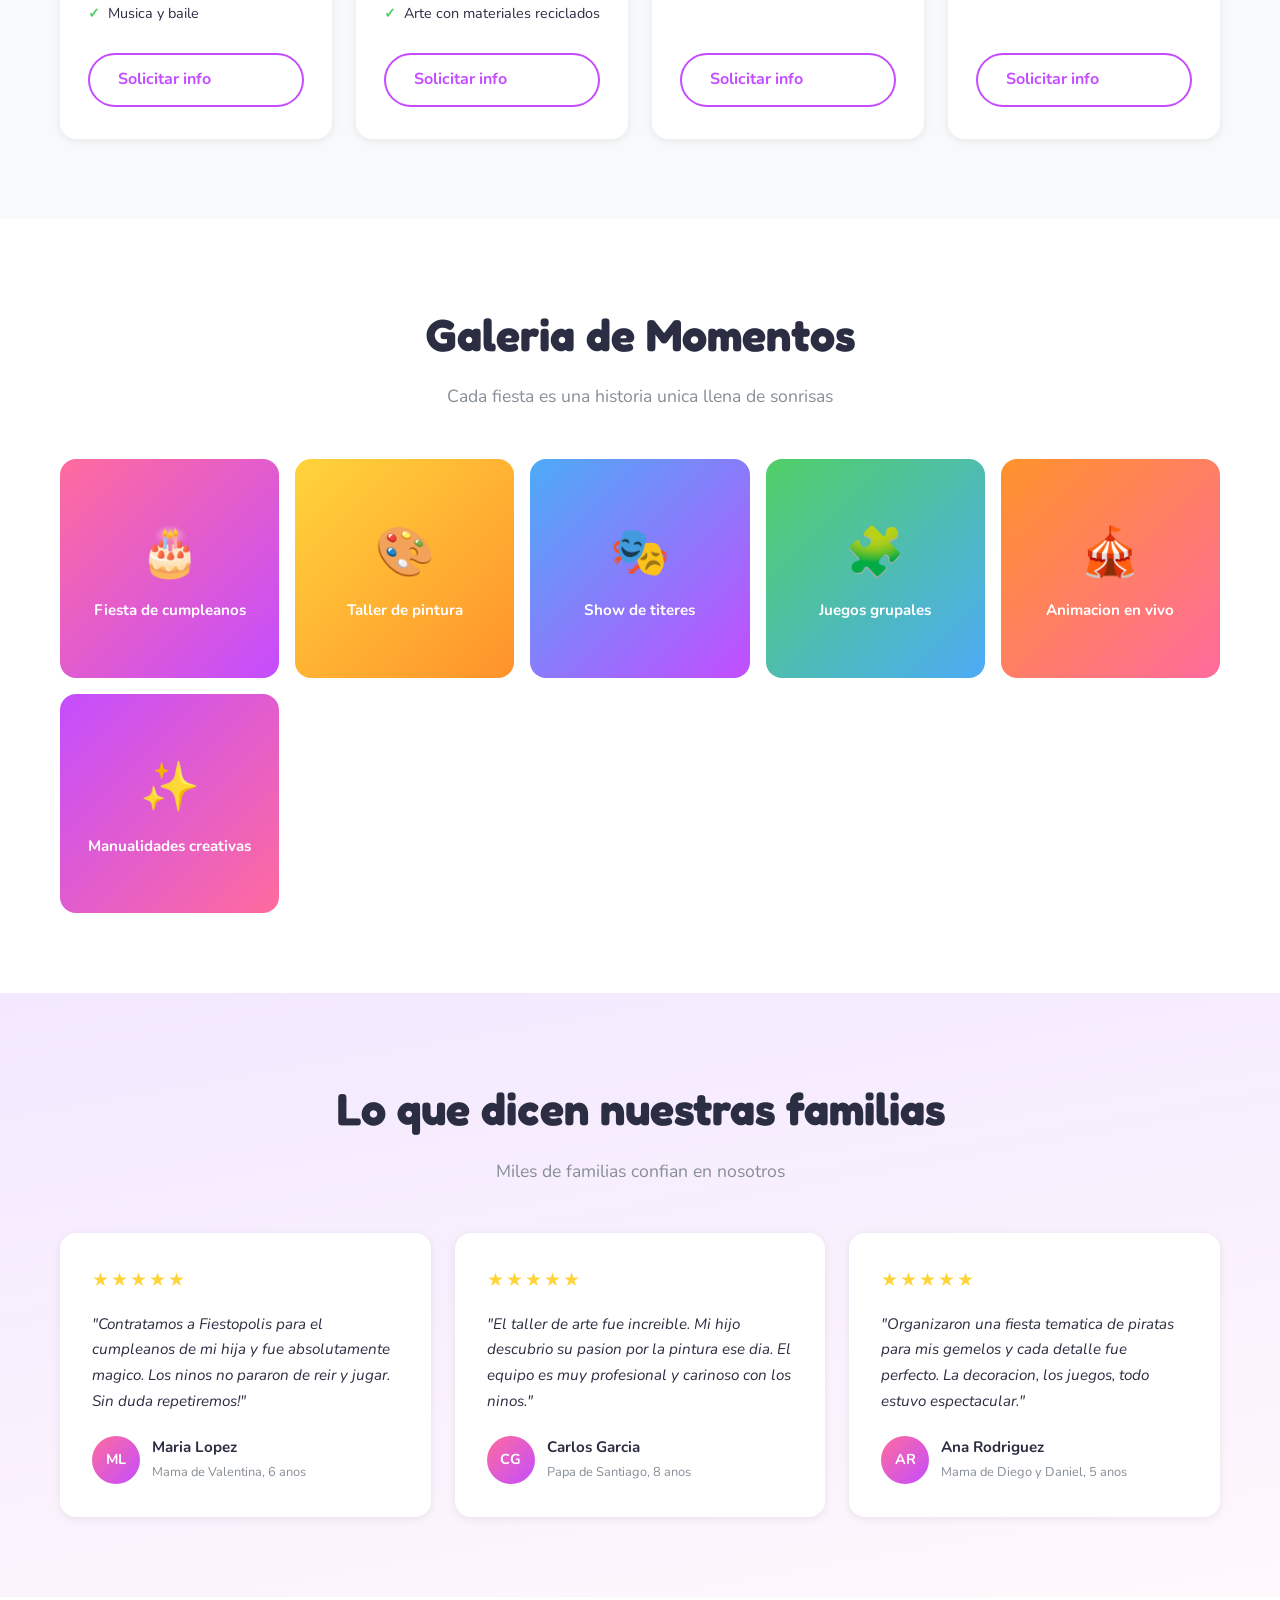
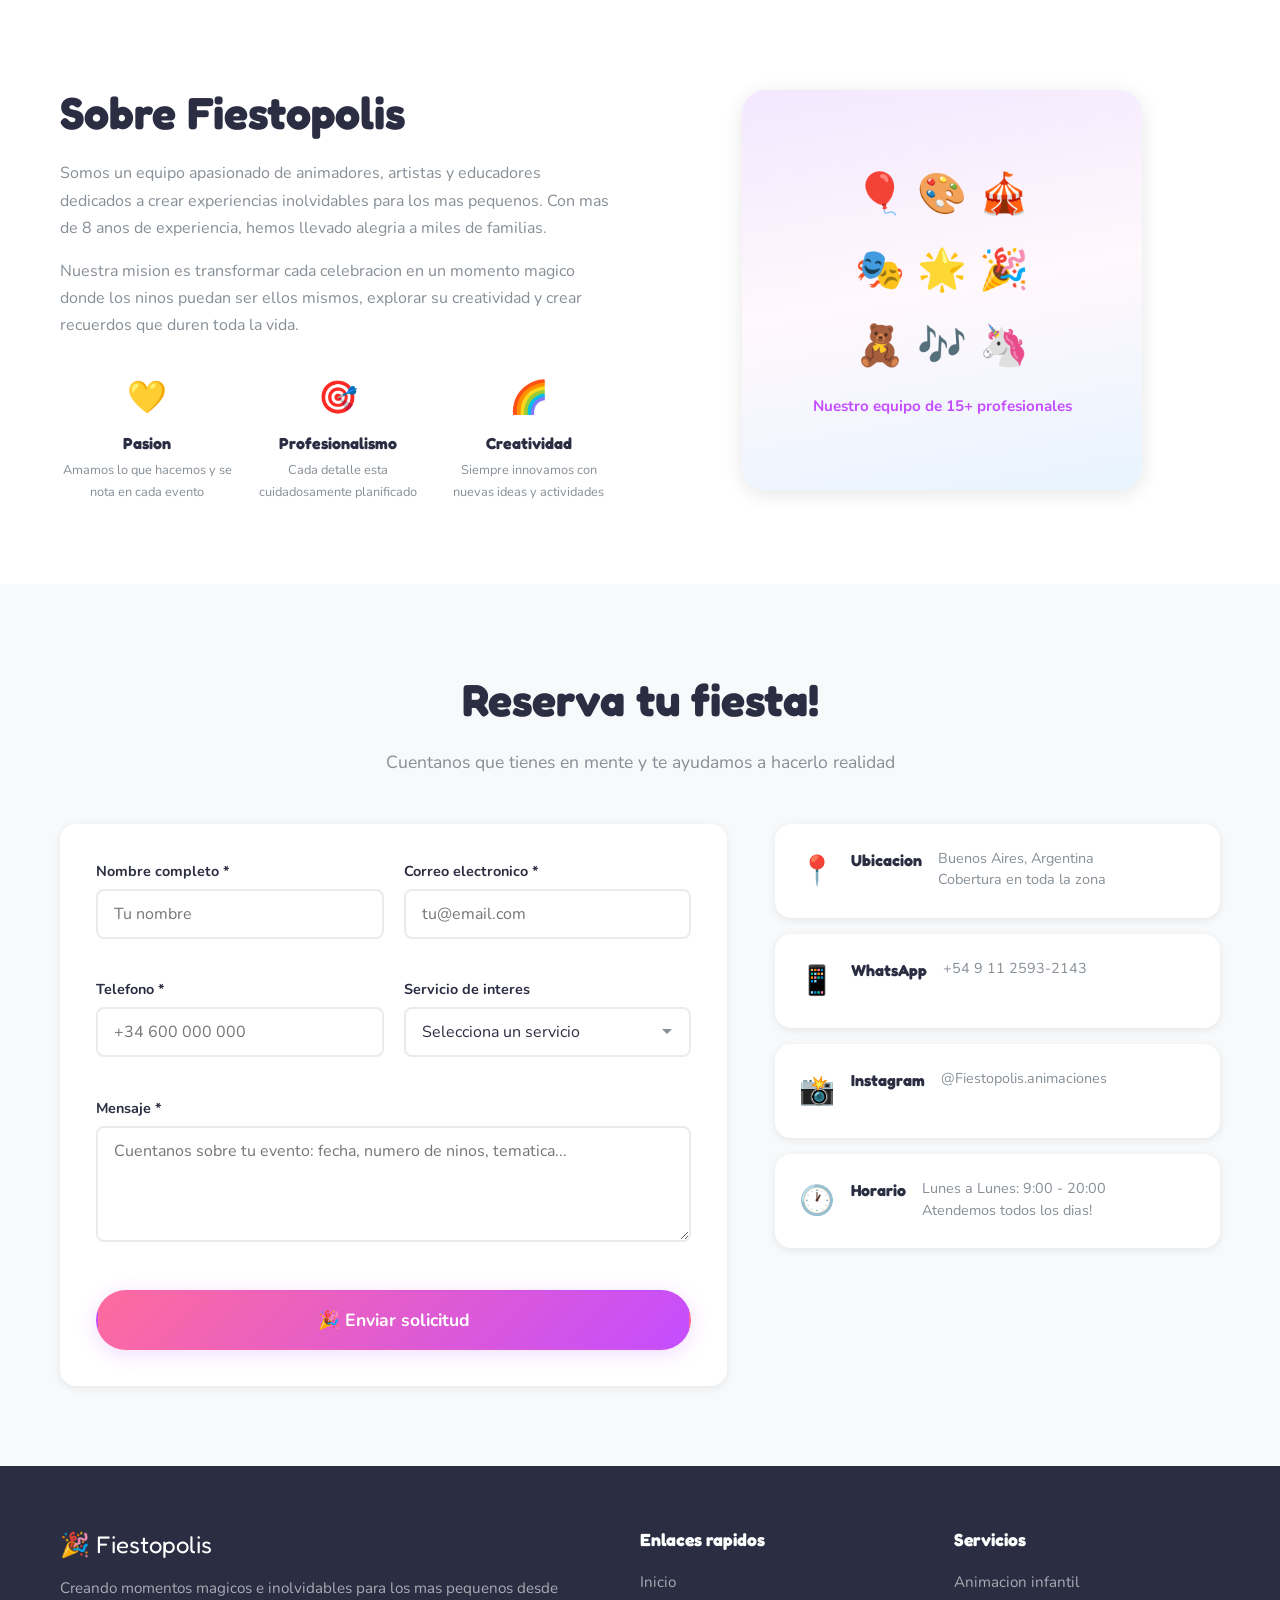
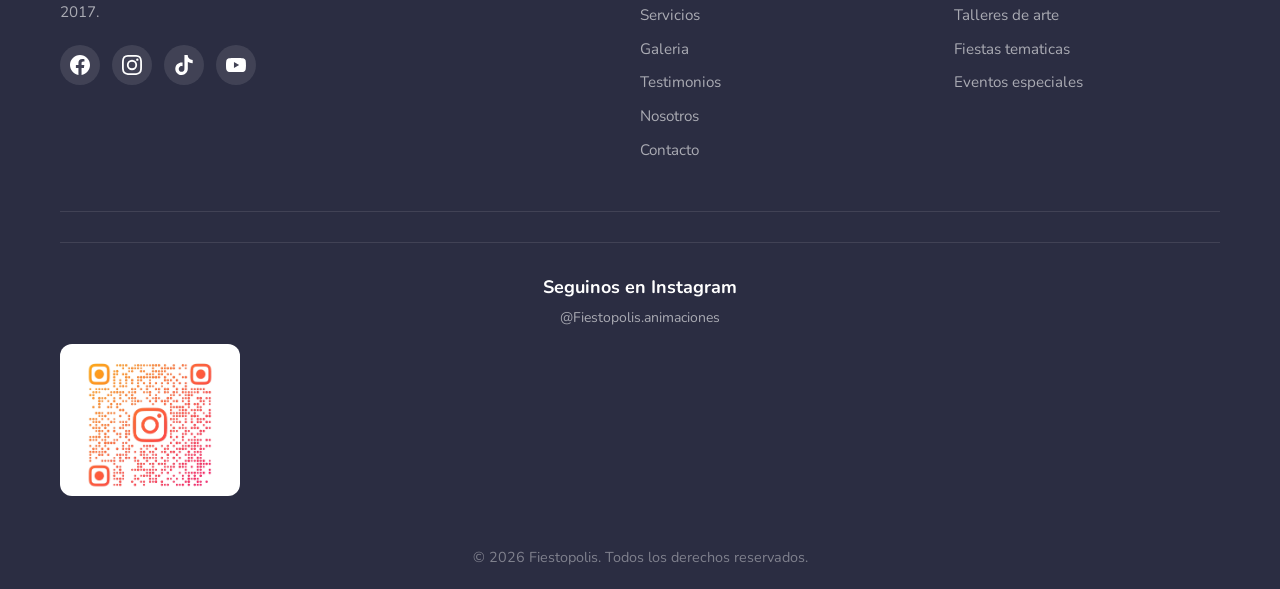
==== commit fa3c1dfb: "Mover QR grande al footer con texto Seguinos en Instagram" ====
--- a/index.html
+++ b/index.html
@@ -344,7 +344,6 @@
             <span class="info__icon">📸</span>
             <h4>Instagram</h4>
             <p><a href="https://www.instagram.com/Fiestopolis.animaciones/" target="_blank" style="color: inherit; text-decoration: none;">@Fiestopolis.animaciones</a></p>
-            <img src="qr.png" alt="QR Instagram" style="width: 100px; max-width: 100%; margin-top: 10px; border-radius: 8px; display: block; margin-left: auto; margin-right: auto;">
           </div>
           <div class="info__card">
             <span class="info__icon">🕐</span>
@@ -401,6 +400,13 @@
           </ul>
         </div>
       </div>
+      <div style="text-align: center; padding: 30px 0; border-top: 1px solid rgba(255,255,255,0.1); margin-top: 30px;">
+        <p style="font-size: 18px; font-weight: 700; margin-bottom: 5px; color: #fff;">Seguinos en Instagram</p>
+        <p style="font-size: 14px; color: rgba(255,255,255,0.6); margin-bottom: 15px;">@Fiestopolis.animaciones</p>
+        <a href="https://www.instagram.com/Fiestopolis.animaciones/" target="_blank">
+          <img src="qr.png" alt="QR Instagram Fiestopolis" style="width: 180px; border-radius: 12px;">
+        </a>
+      </div>
       <div class="footer__bottom">
         <p>&copy; 2026 Fiestopolis. Todos los derechos reservados.</p>
       </div>
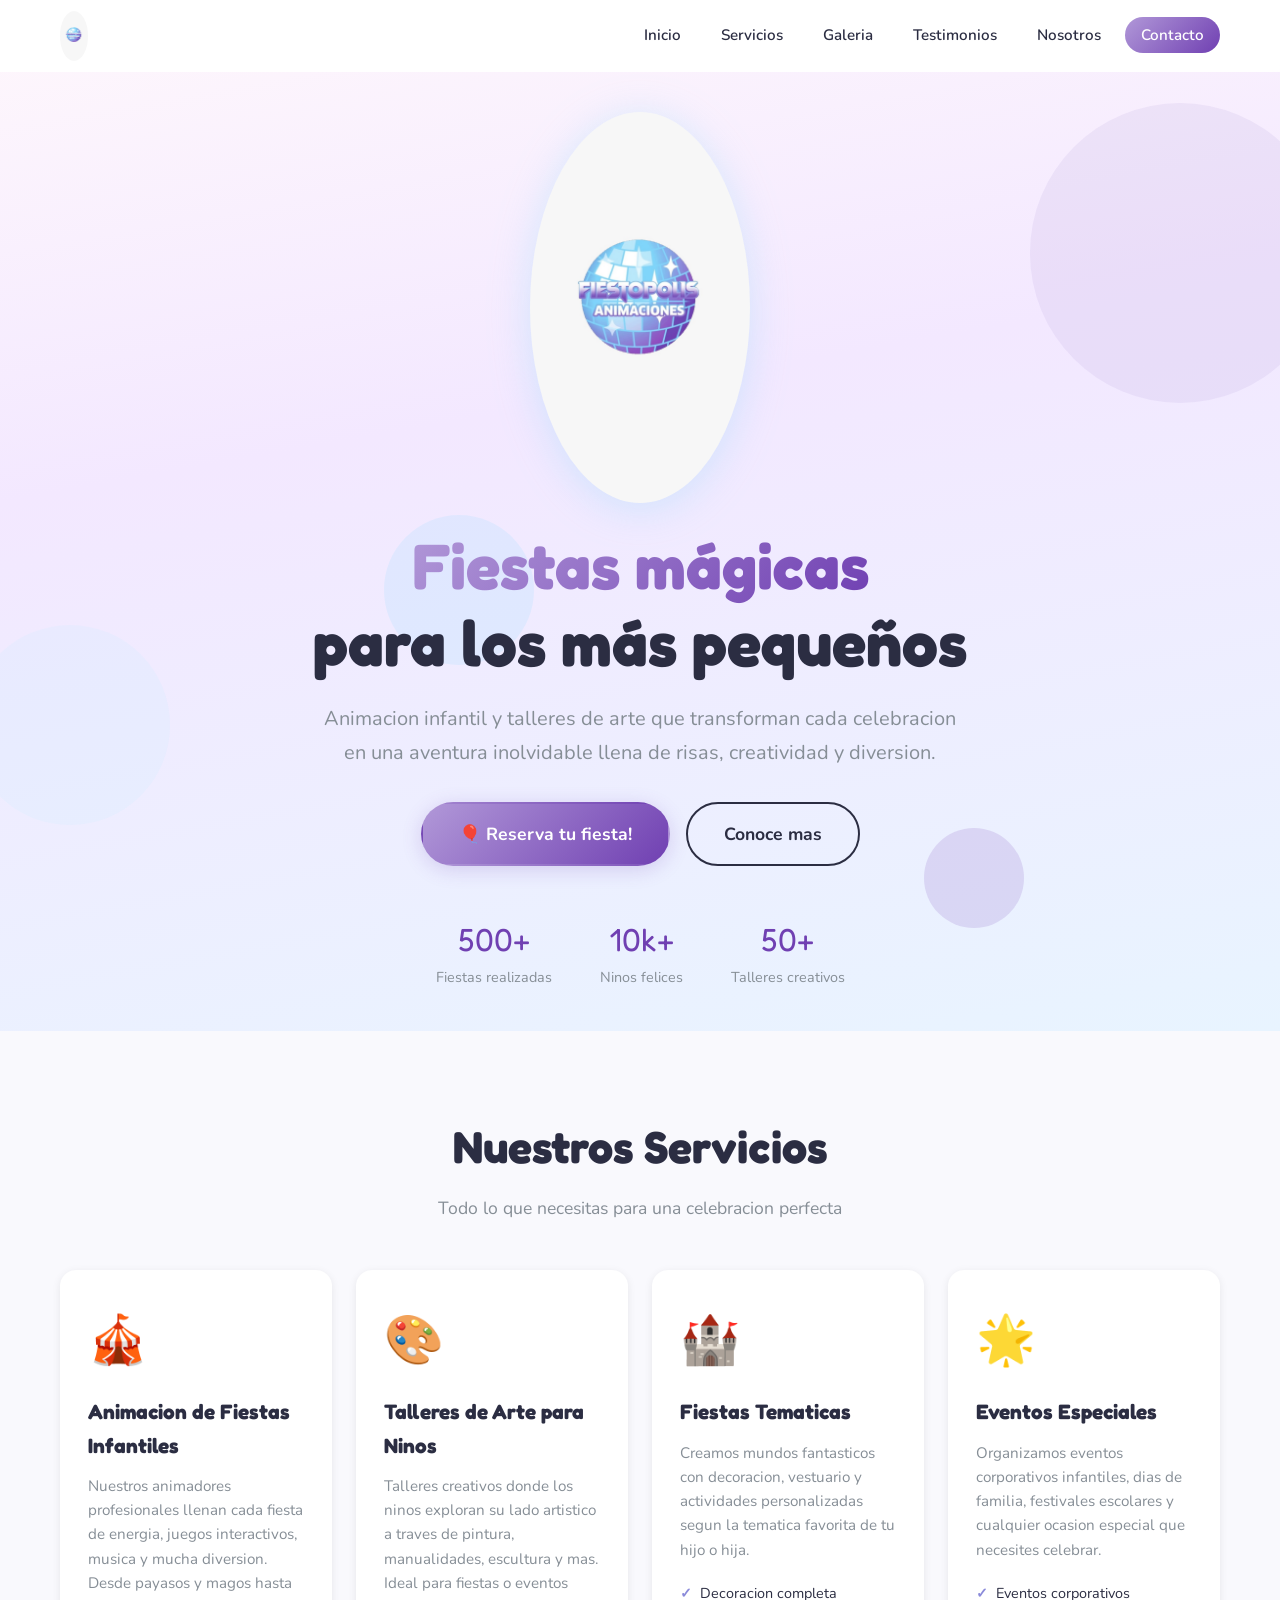
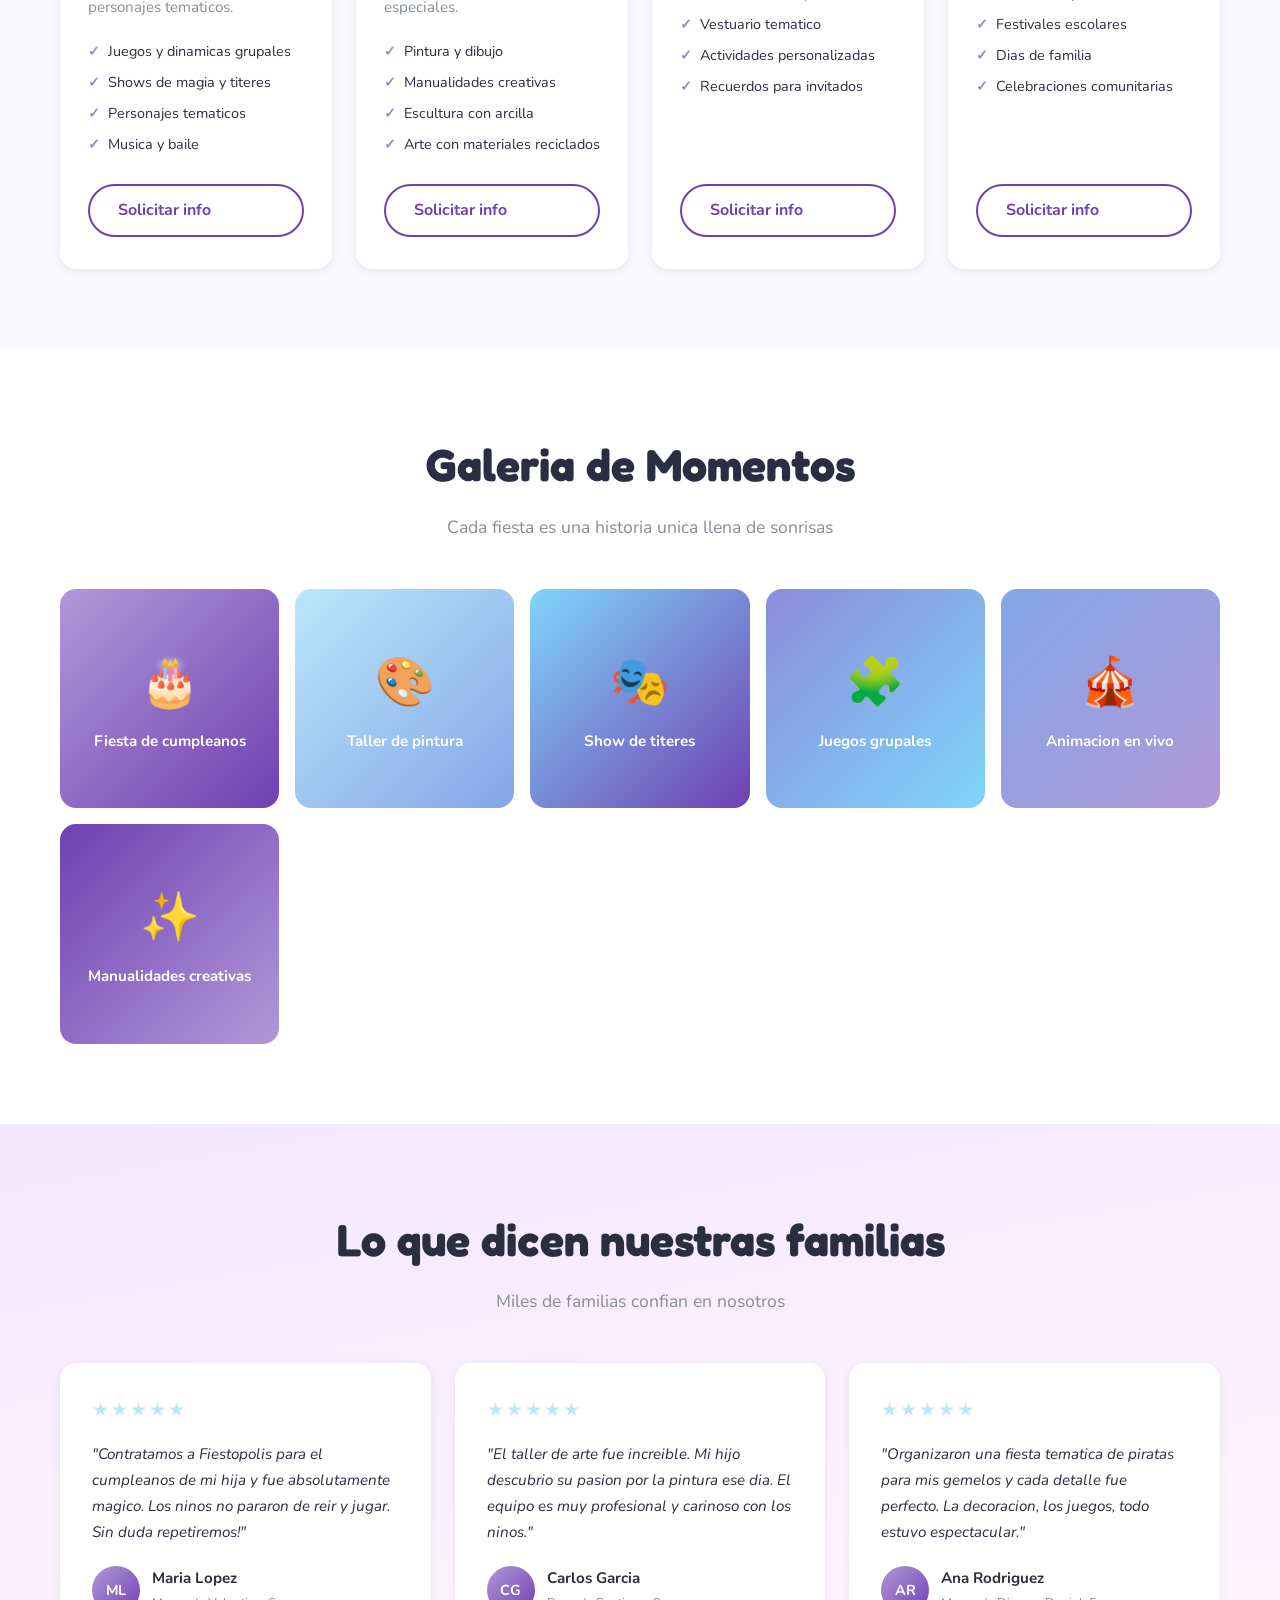
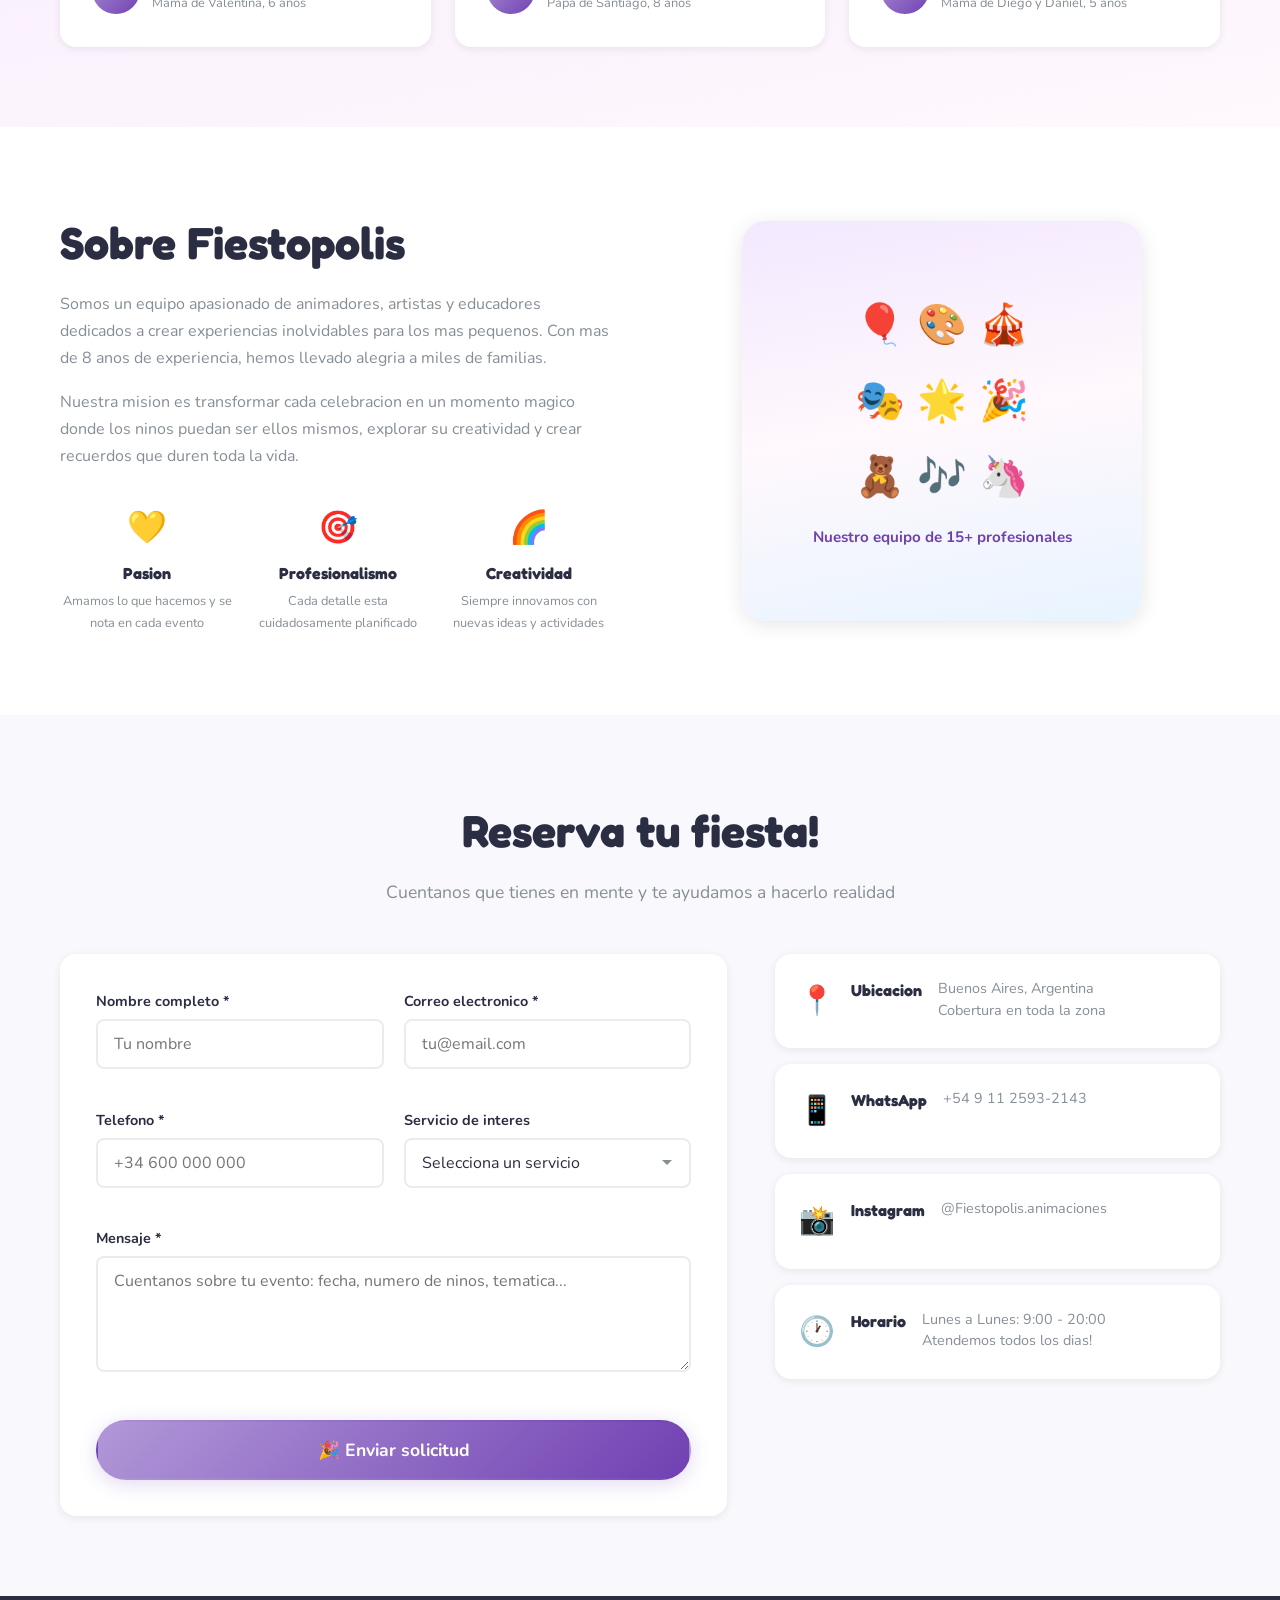
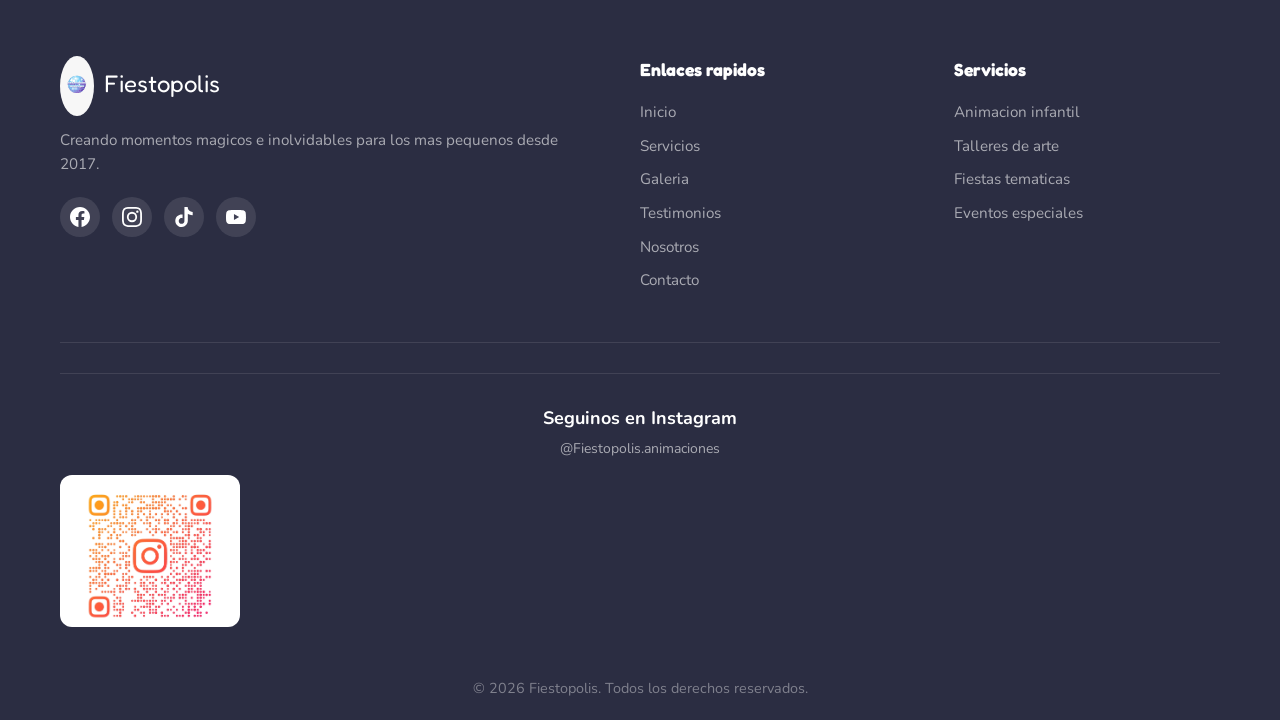
==== commit 18568ee2: "Nueva paleta celeste/violeta, logo nuevo en navbar hero y footer" ====
--- a/index.html
+++ b/index.html
@@ -15,7 +15,7 @@
   <header class="header" id="header">
     <nav class="nav container">
       <a href="#" class="nav__logo">
-        <span class="logo-icon">🎉</span> Fiestopolis
+        <img src="logo-nuevo.png" alt="Fiestopolis" style="height: 50px; width: auto; border-radius: 50%;">
       </a>
       <button class="nav__toggle" id="nav-toggle" aria-label="Abrir menu">
         <span></span>
@@ -42,9 +42,10 @@
       <div class="shape shape--4"></div>
     </div>
     <div class="container hero__content">
+      <img src="logo-nuevo.png" alt="Fiestopolis Animaciones" style="width: 220px; margin: 0 auto 25px; border-radius: 50%; filter: drop-shadow(0 5px 20px rgba(127, 213, 250, 0.3));">
       <h1 class="hero__title animate-on-scroll">
-        <span class="hero__title--highlight">Fiestas magicas</span><br>
-        para los mas pequenos
+        <span class="hero__title--highlight">Fiestas mágicas</span><br>
+        para los más pequeños
       </h1>
       <p class="hero__subtitle animate-on-scroll">
         Animacion infantil y talleres de arte que transforman cada celebracion en una aventura inolvidable llena de risas, creatividad y diversion.
@@ -360,7 +361,7 @@
     <div class="container">
       <div class="footer__content">
         <div class="footer__brand">
-          <a href="#" class="footer__logo">🎉 Fiestopolis</a>
+          <a href="#" class="footer__logo"><img src="logo-nuevo.png" alt="Fiestopolis" style="height: 60px; width: auto; border-radius: 50%; display: inline-block; vertical-align: middle; margin-right: 10px;">Fiestopolis</a>
           <p class="footer__description">
             Creando momentos magicos e inolvidables para los mas pequenos desde 2017.
           </p>
--- a/css/styles.css
+++ b/css/styles.css
@@ -2,17 +2,20 @@
    CSS Variables & Reset
    =========================== */
 :root {
-  --color-pink: #ff6b9d;
-  --color-purple: #c44dff;
-  --color-blue: #4dabf7;
-  --color-yellow: #ffd43b;
-  --color-orange: #ff922b;
-  --color-green: #51cf66;
+  --color-pink: #b198d8;
+  --color-purple: #7040b2;
+  --color-blue: #7fd5fa;
+  --color-yellow: #bae8fb;
+  --color-orange: #83a6e7;
+  --color-green: #8b8bda;
   --color-dark: #2b2d42;
-  --color-light: #f8f9fa;
+  --color-light: #f9f9fd;
   --color-white: #ffffff;
   --color-gray: #868e96;
   --color-gray-light: #e9ecef;
+  --color-celeste: #7fd5fa;
+  --color-violeta: #9051c3;
+  --color-lavanda: #b198d8;
 
   --font-heading: 'Fredoka One', cursive;
   --font-body: 'Nunito', sans-serif;
@@ -20,7 +23,7 @@
   --shadow-sm: 0 2px 8px rgba(0,0,0,0.08);
   --shadow-md: 0 4px 20px rgba(0,0,0,0.1);
   --shadow-lg: 0 8px 40px rgba(0,0,0,0.12);
-  --shadow-color: 0 4px 20px rgba(196, 77, 255, 0.2);
+  --shadow-color: 0 4px 20px rgba(112, 64, 178, 0.2);
 
   --radius-sm: 8px;
   --radius-md: 16px;
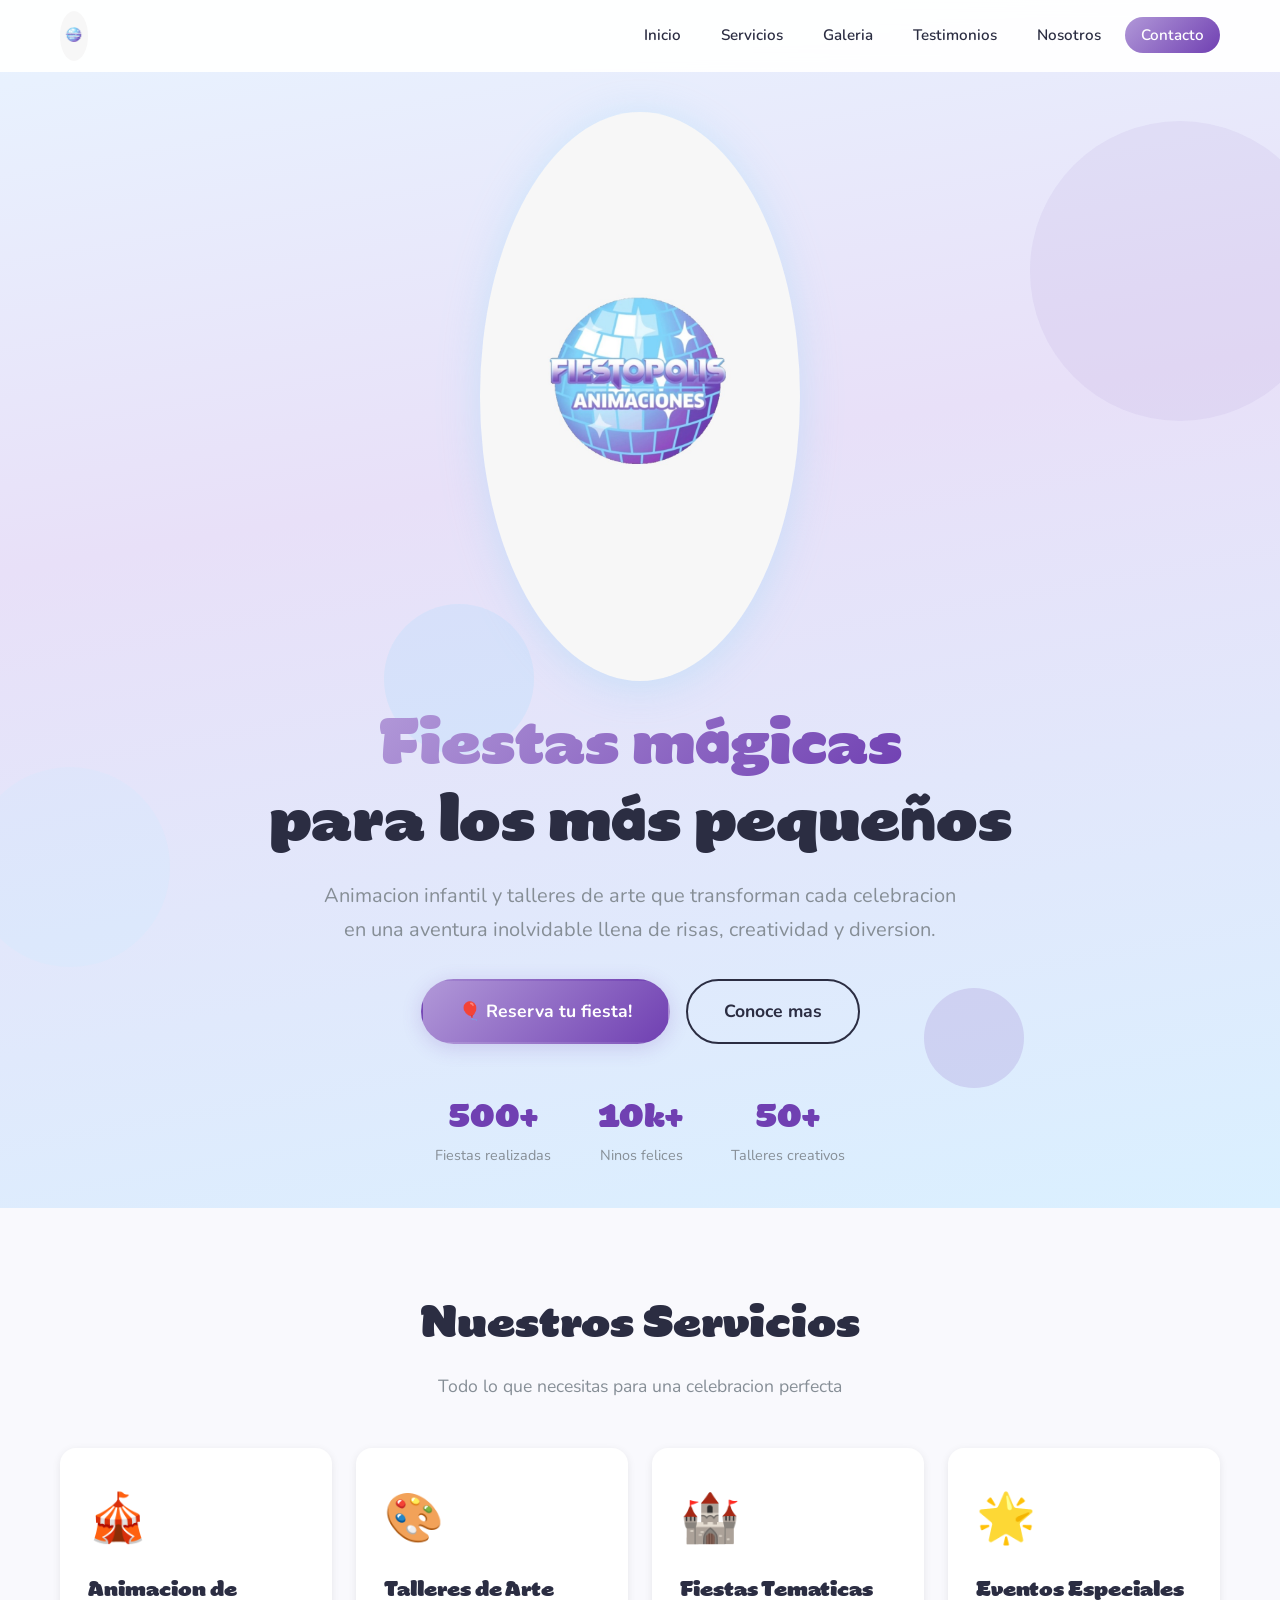
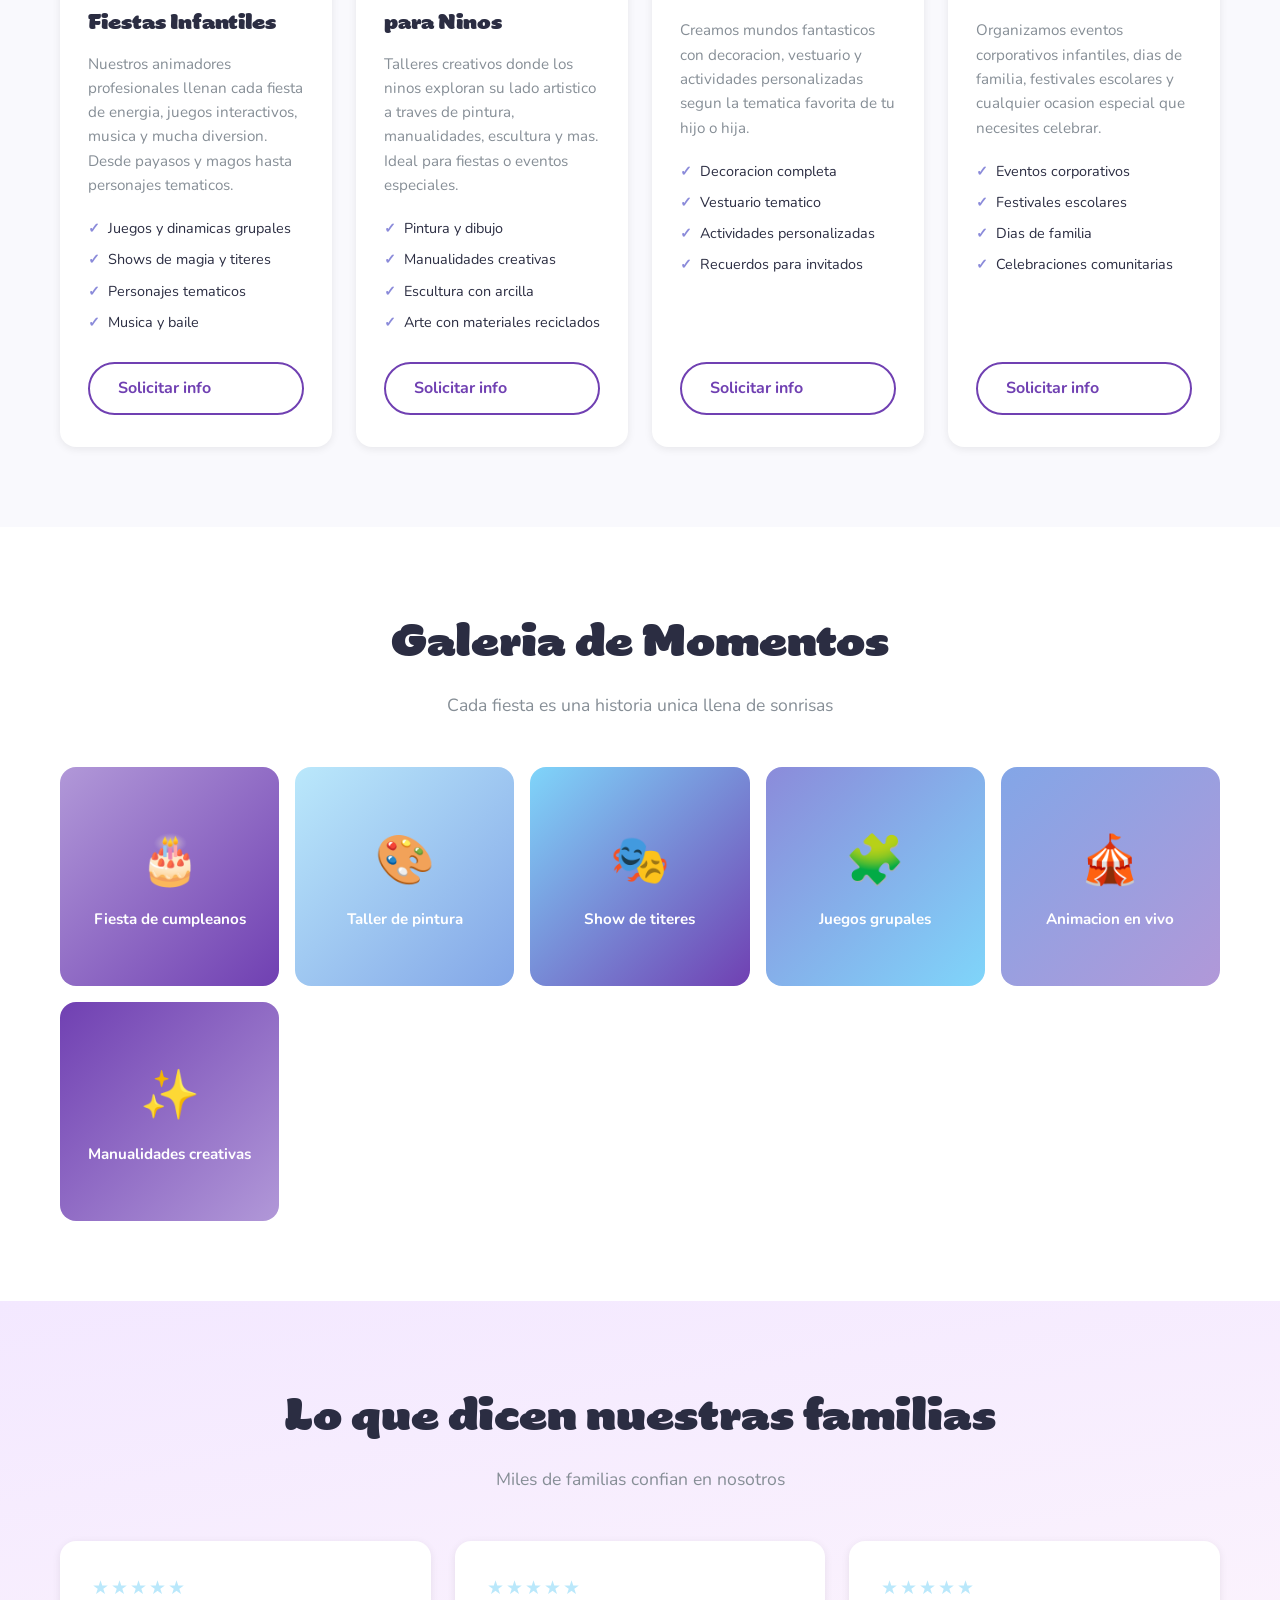
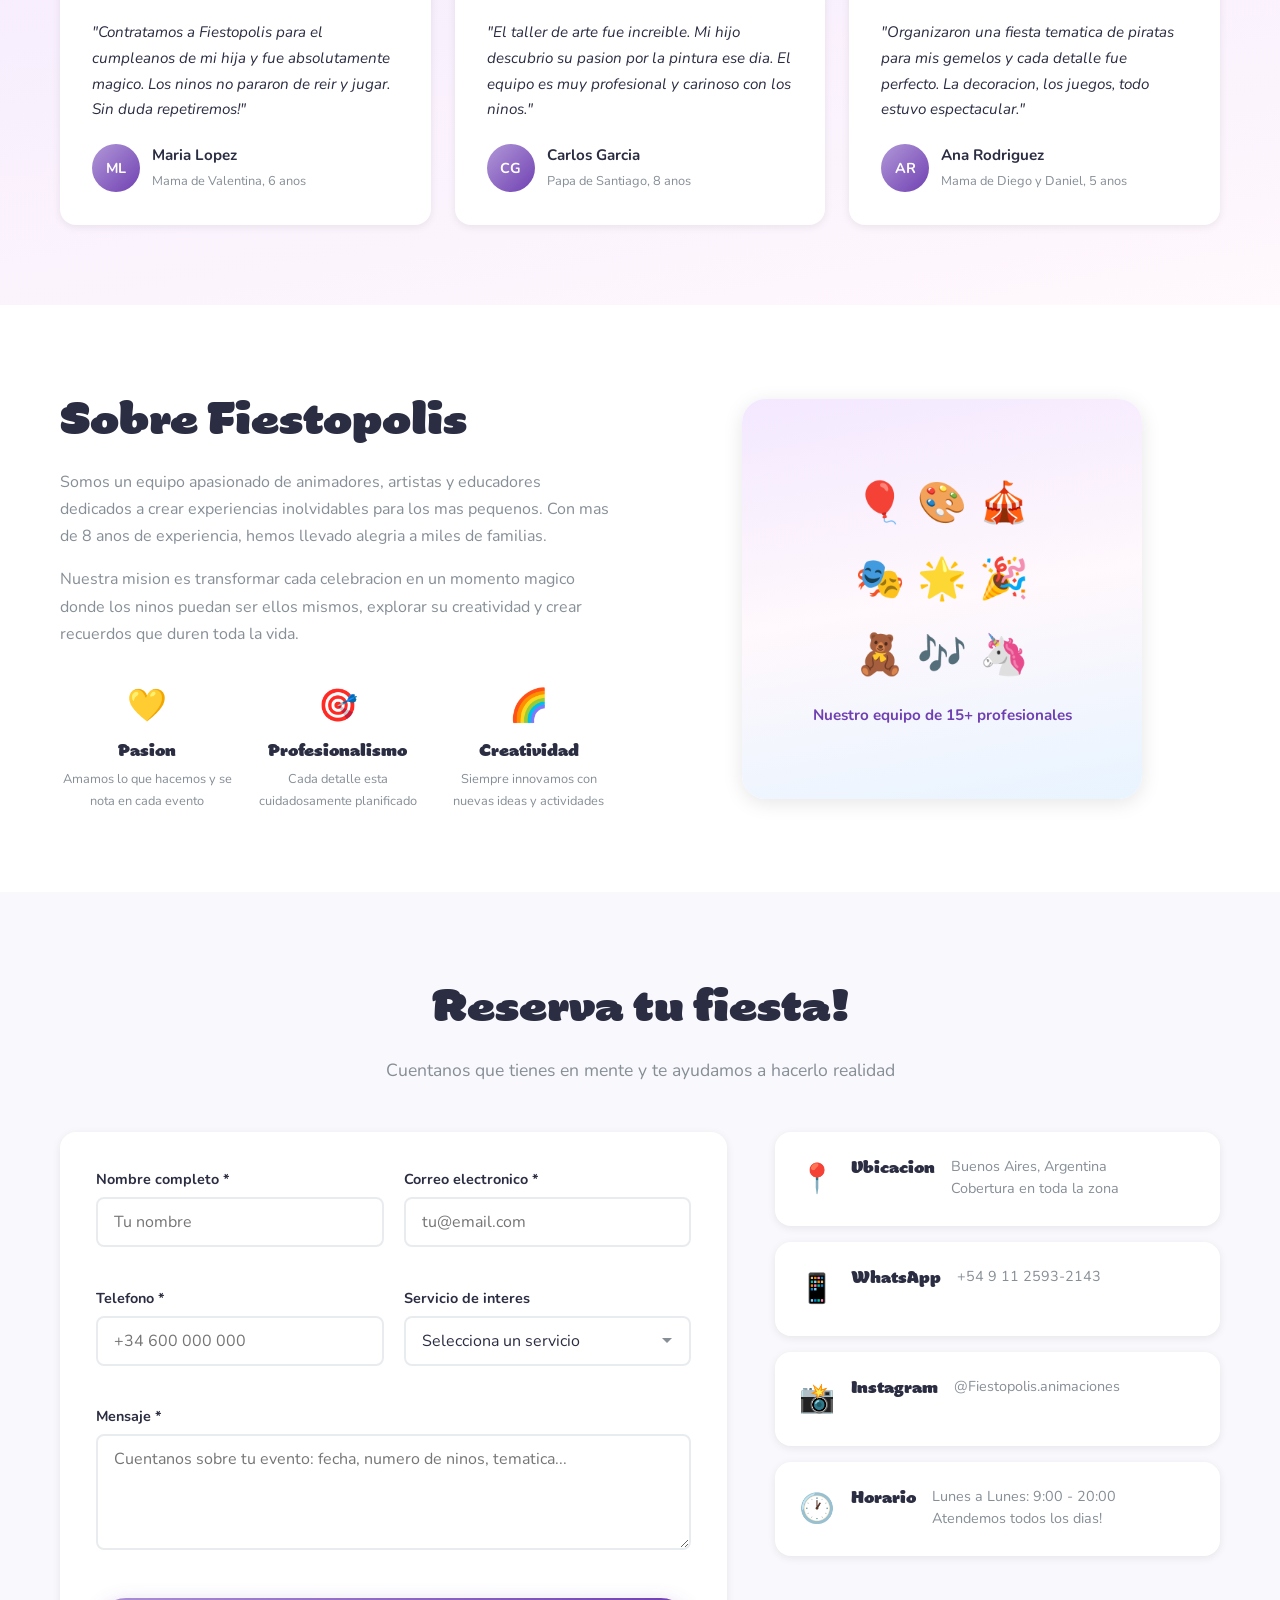
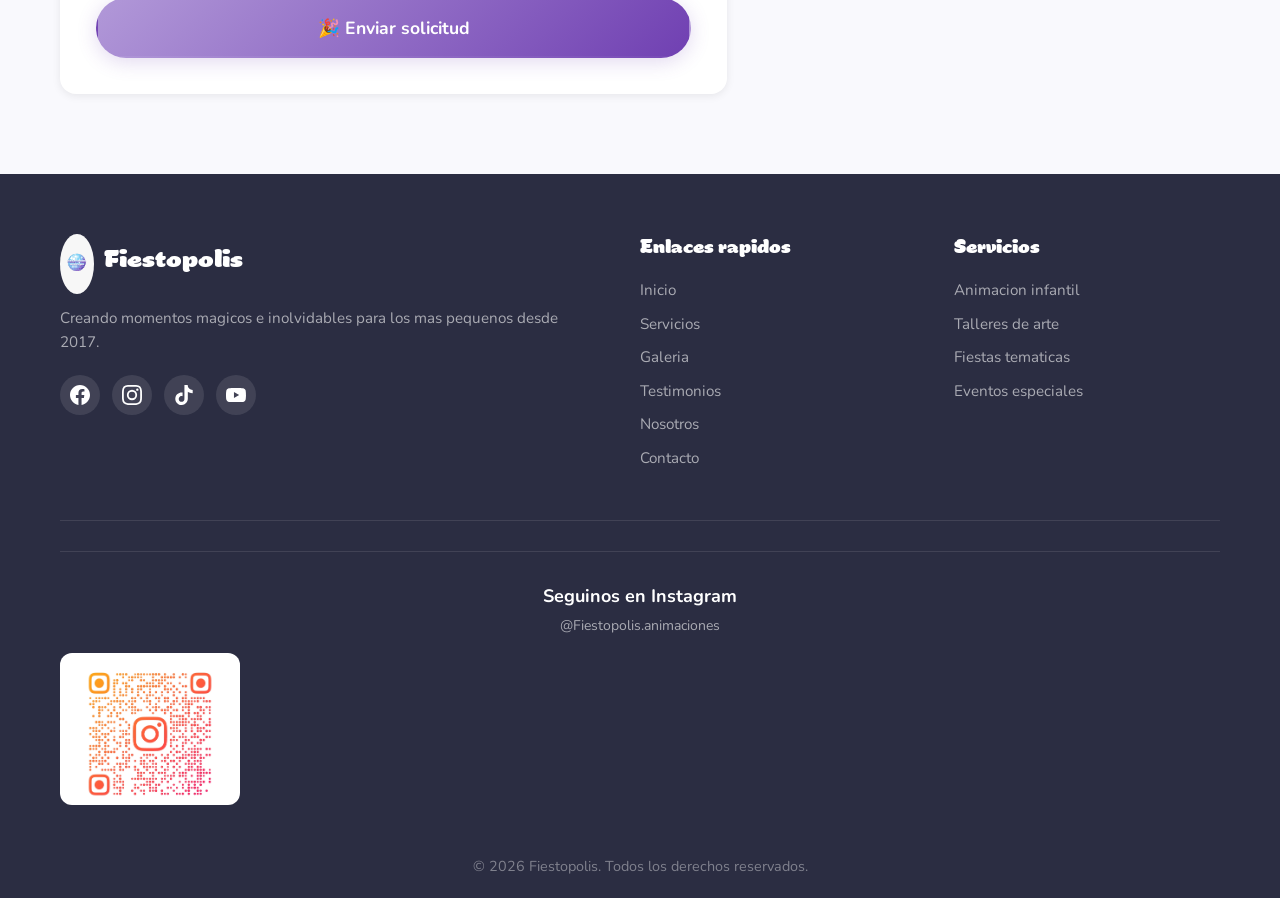
==== commit e4e365bd: "Logo más grande, quitar fondo blanco con blend mode, hero gradiente celeste/violeta" ====
--- a/index.html
+++ b/index.html
@@ -42,7 +42,7 @@
       <div class="shape shape--4"></div>
     </div>
     <div class="container hero__content">
-      <img src="logo-nuevo.png" alt="Fiestopolis Animaciones" style="width: 220px; margin: 0 auto 25px; border-radius: 50%; filter: drop-shadow(0 5px 20px rgba(127, 213, 250, 0.3));">
+      <img src="logo-nuevo.png" alt="Fiestopolis Animaciones" style="width: 320px; margin: 0 auto 25px; border-radius: 50%; filter: drop-shadow(0 5px 20px rgba(127, 213, 250, 0.3)); mix-blend-mode: multiply;">
       <h1 class="hero__title animate-on-scroll">
         <span class="hero__title--highlight">Fiestas mágicas</span><br>
         para los más pequeños
--- a/css/styles.css
+++ b/css/styles.css
@@ -1,3 +1,14 @@
+/* ===========================
+   Font Face
+   =========================== */
+@font-face {
+  font-family: 'Manteiga Gorda';
+  src: url('../manteiga-gorda.ttf') format('truetype');
+  font-weight: normal;
+  font-style: normal;
+  font-display: swap;
+}
+
 /* ===========================
    CSS Variables & Reset
    =========================== */
@@ -17,7 +28,7 @@
   --color-violeta: #9051c3;
   --color-lavanda: #b198d8;
 
-  --font-heading: 'Fredoka One', cursive;
+  --font-heading: 'Manteiga Gorda', 'Fredoka One', cursive;
   --font-body: 'Nunito', sans-serif;
 
   --shadow-sm: 0 2px 8px rgba(0,0,0,0.08);
@@ -271,7 +282,7 @@
   align-items: center;
   position: relative;
   padding-top: 72px;
-  background: linear-gradient(170deg, #fff8fc 0%, #f3e8ff 40%, #e8f4ff 100%);
+  background: linear-gradient(170deg, #e8f4ff 0%, #e8e0f8 40%, #daf0ff 100%);
   overflow: hidden;
 }
 
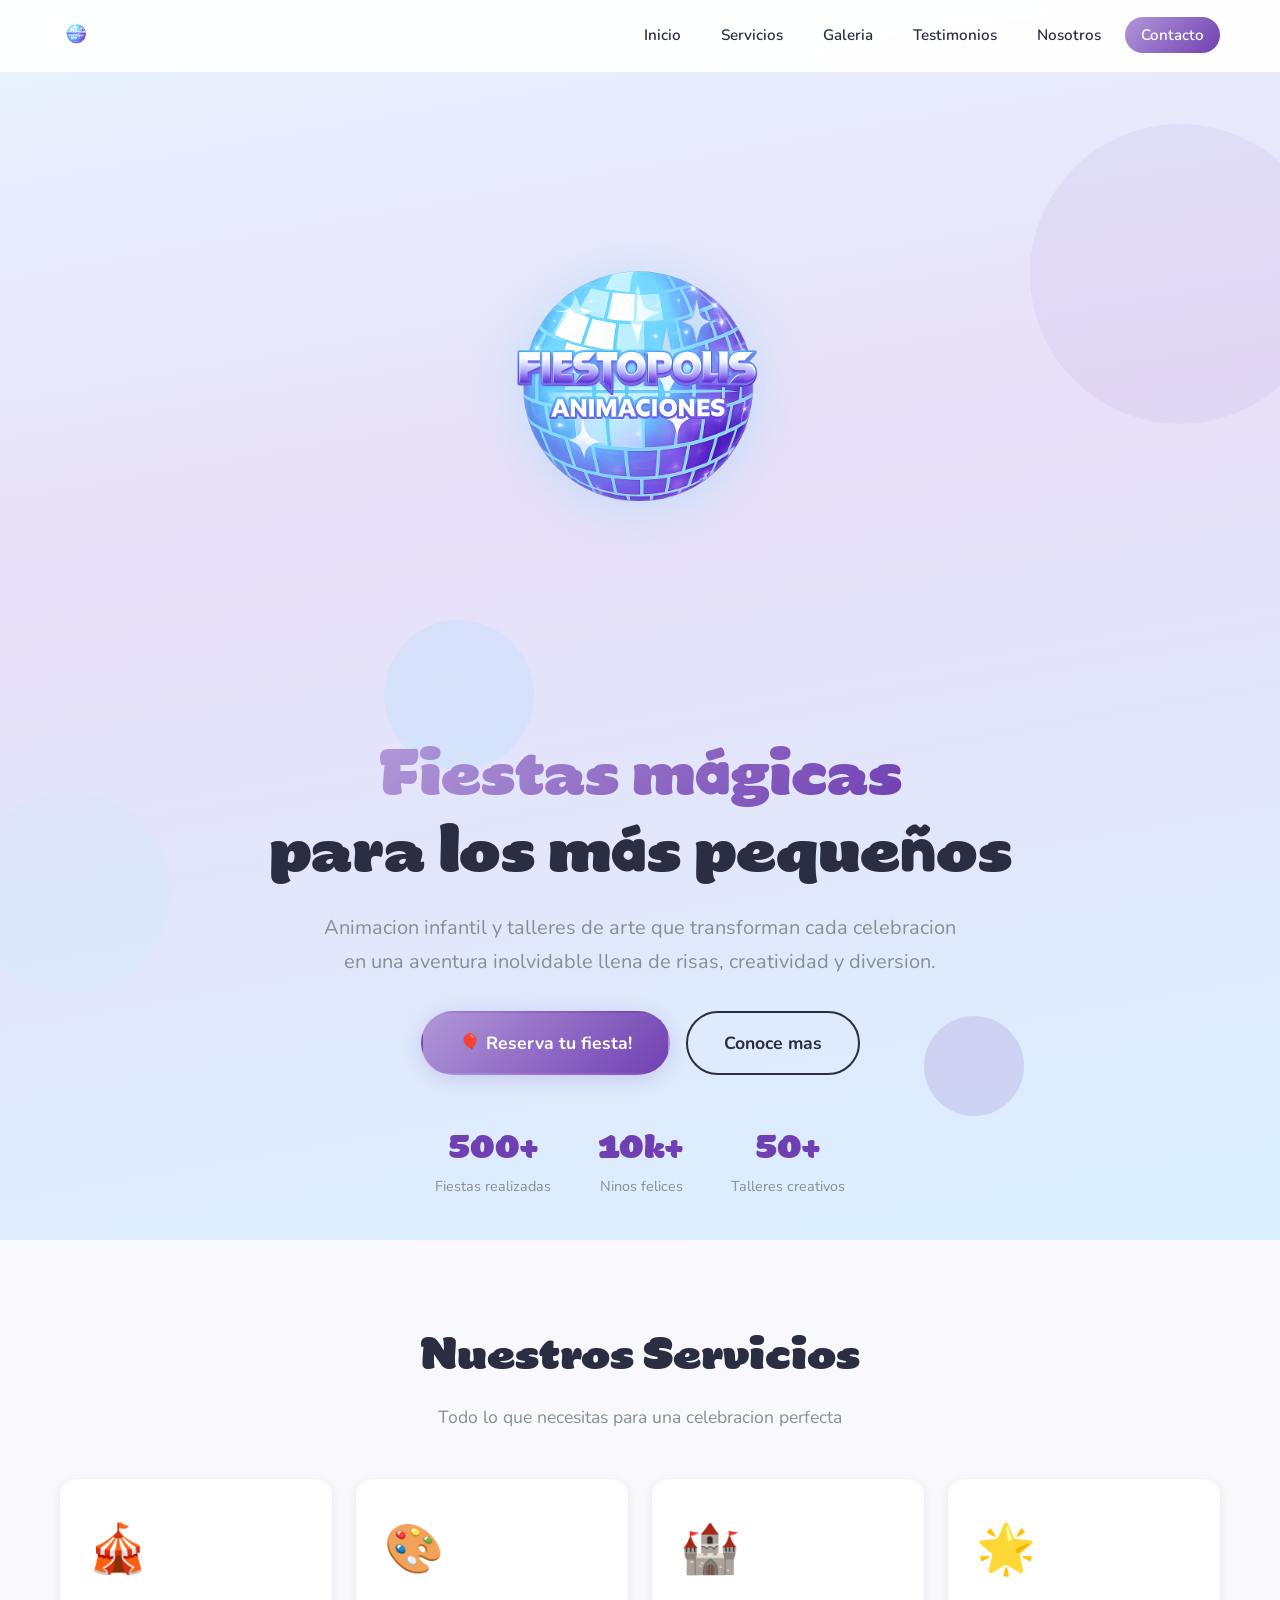
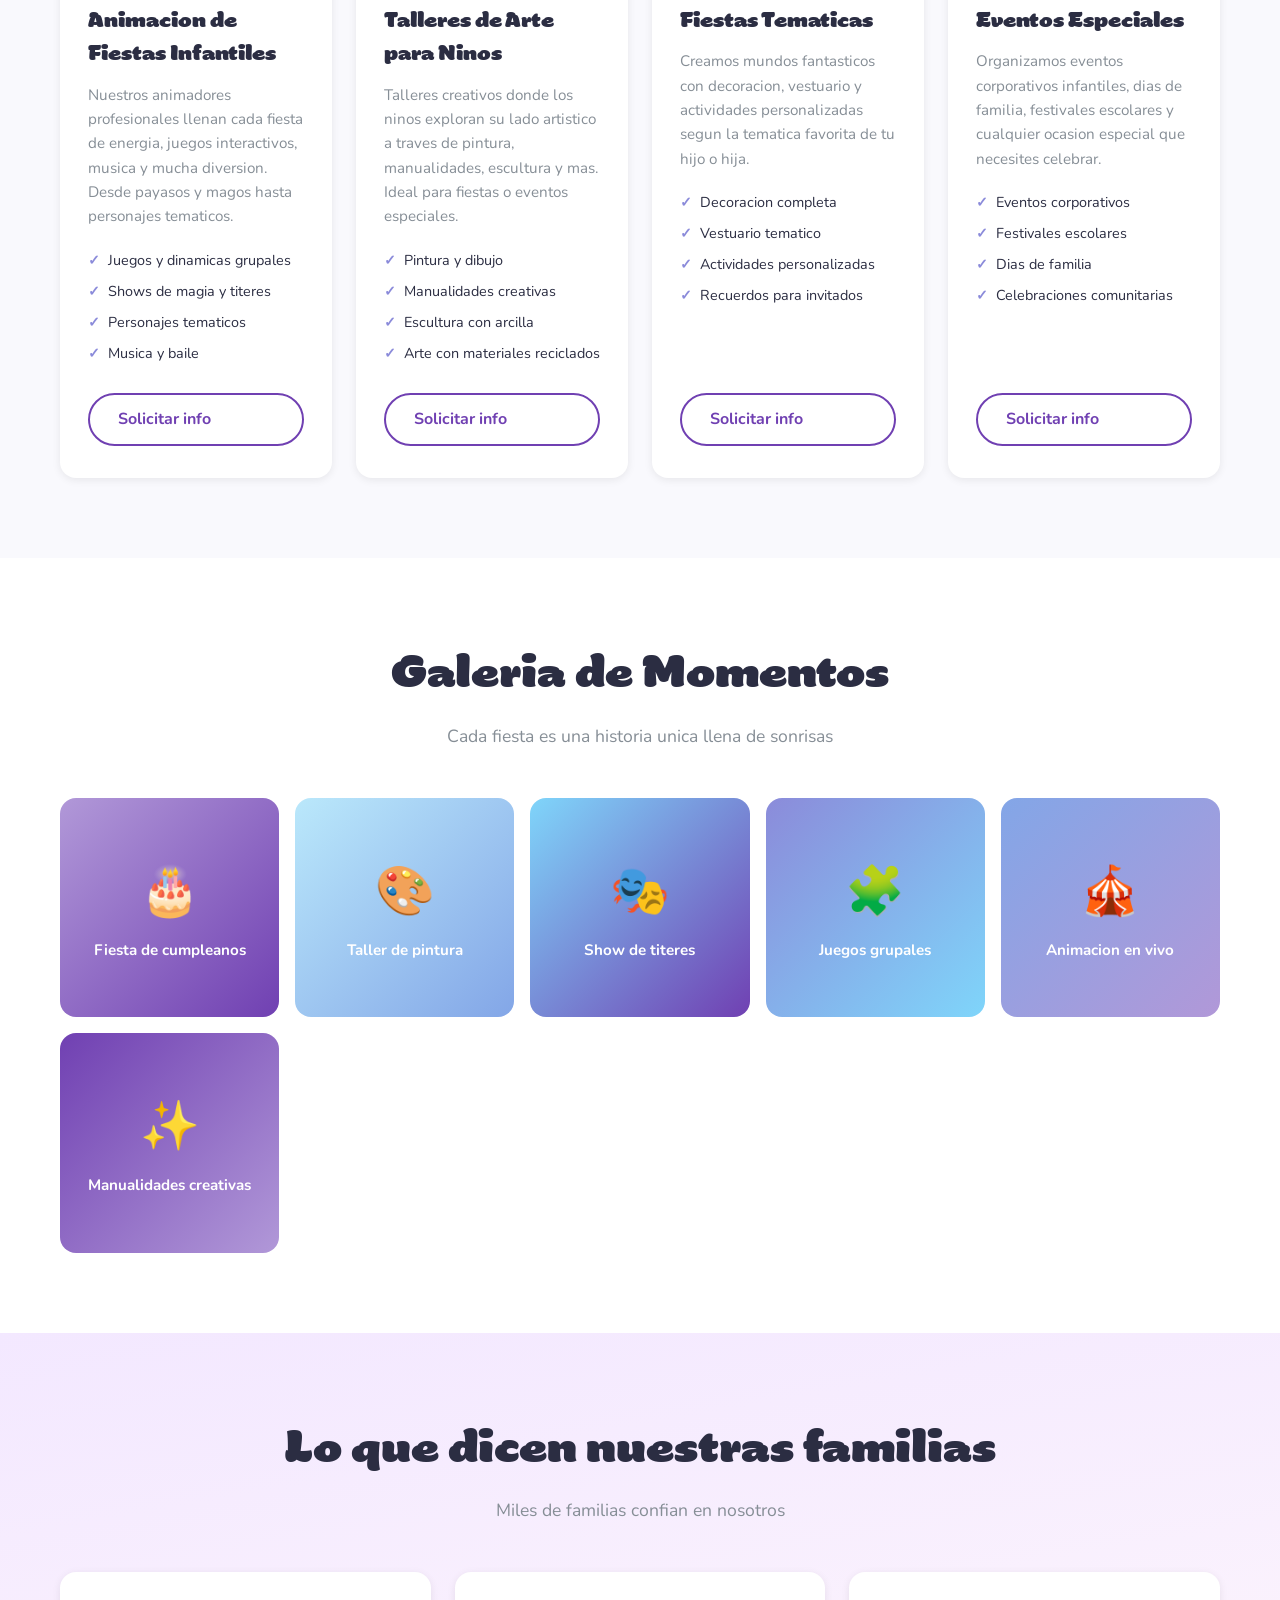
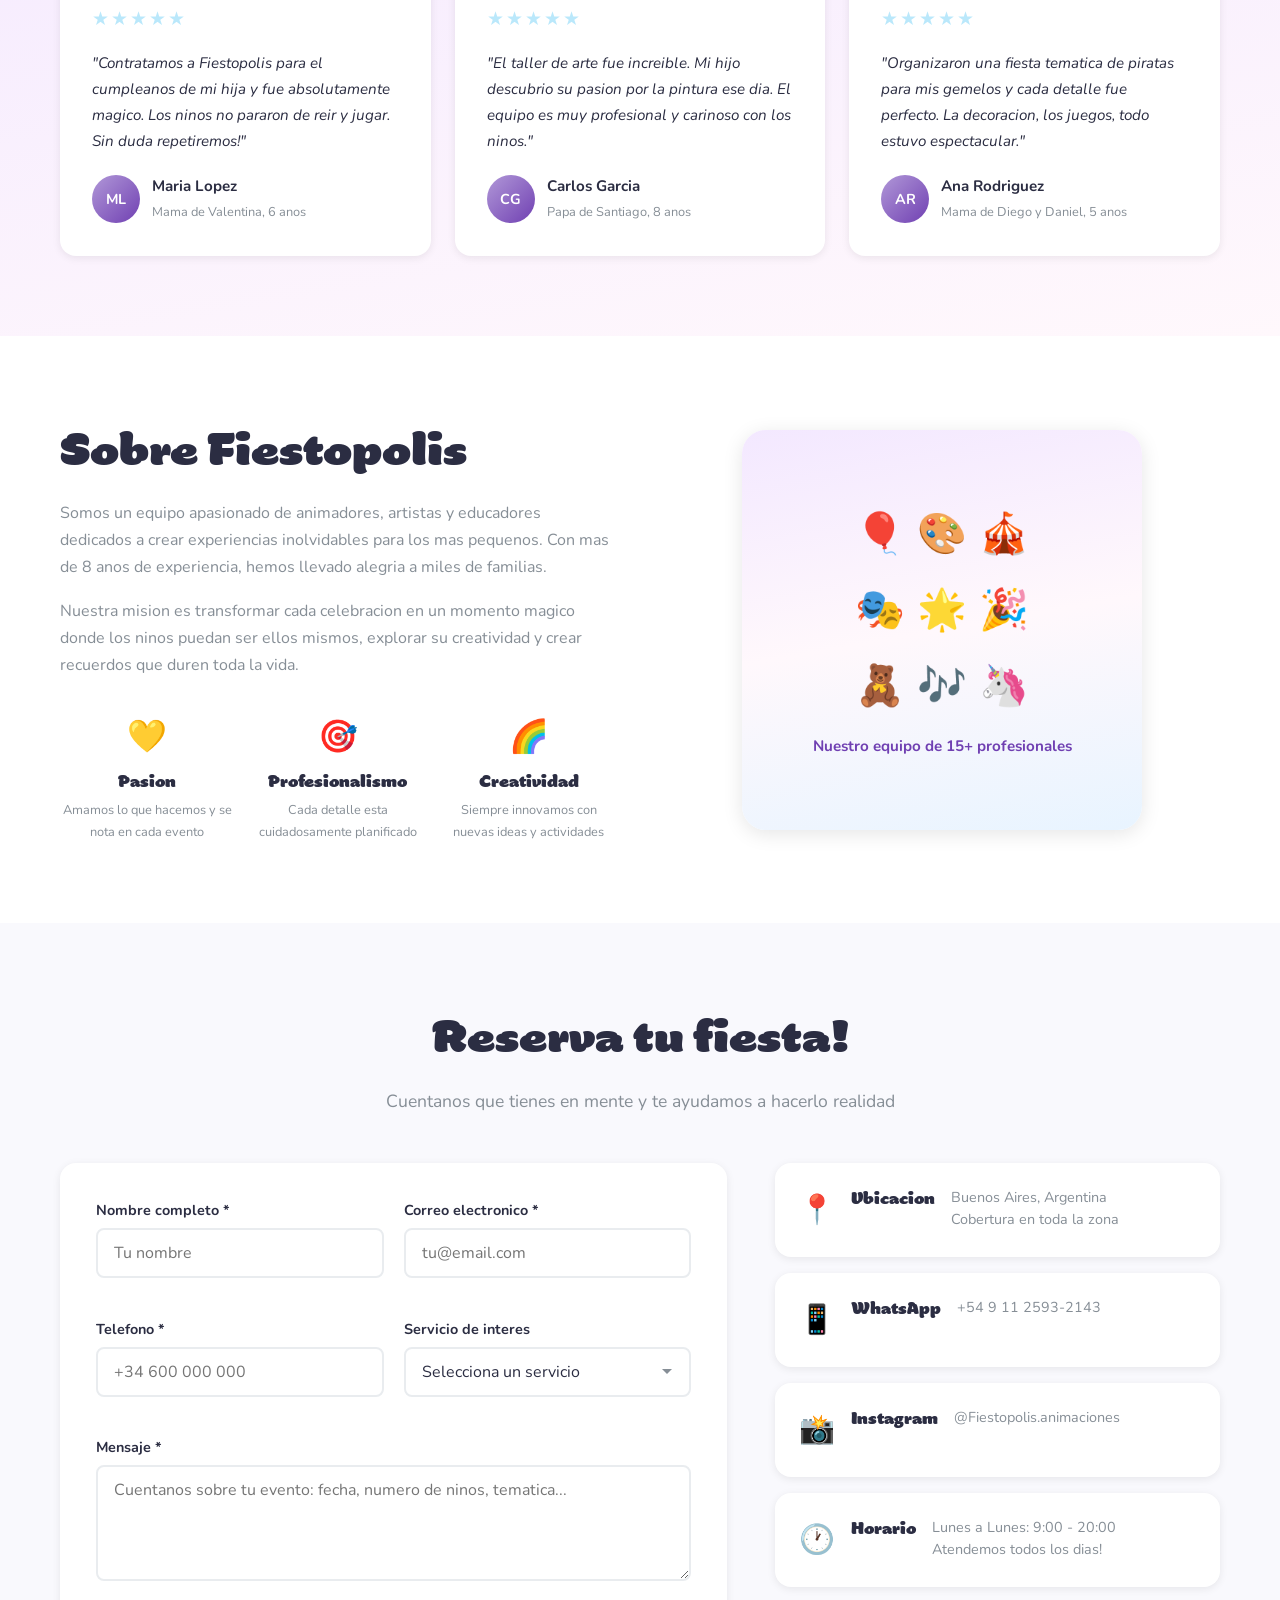
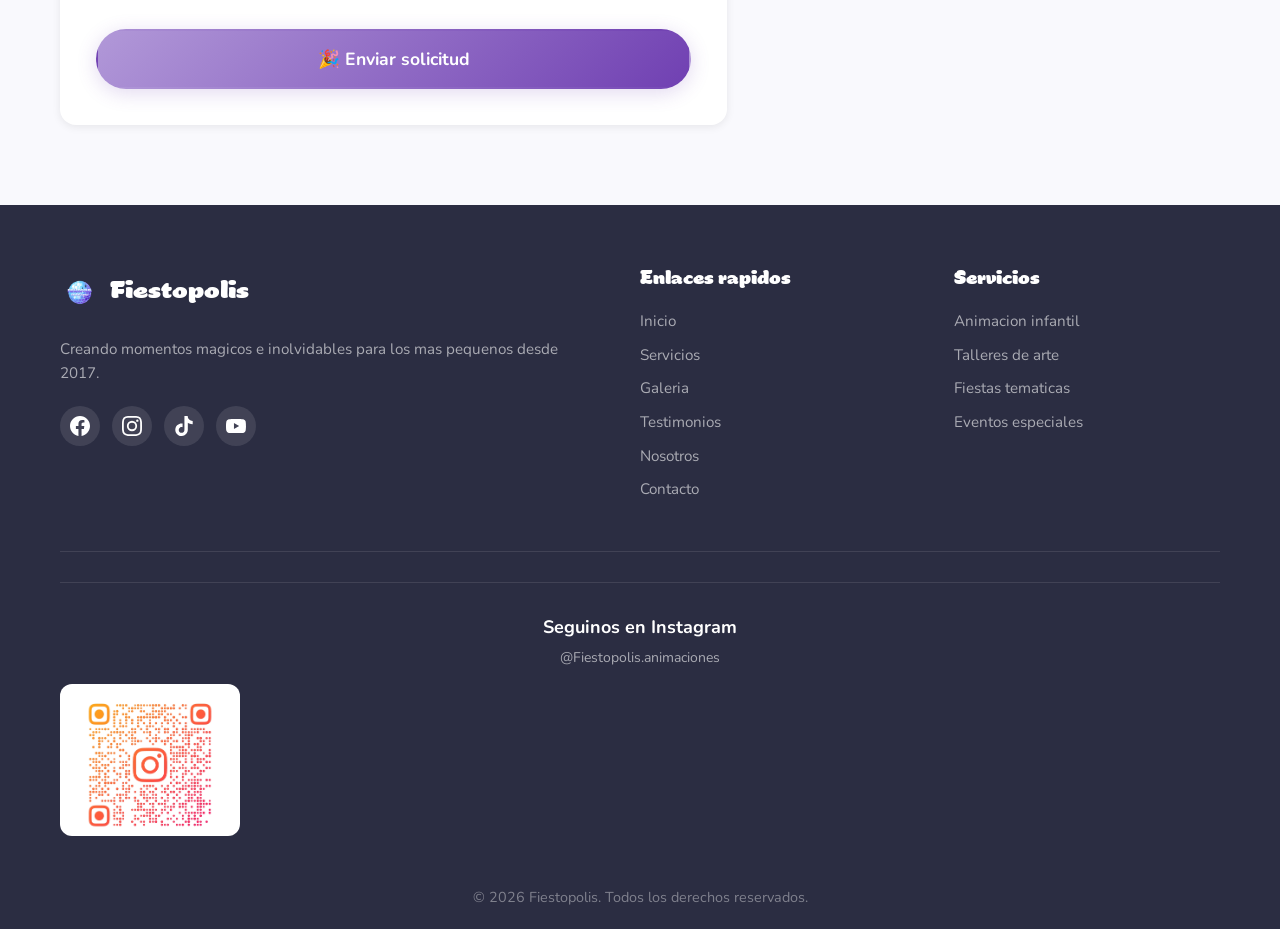
==== commit ea5df07e: "Logo PNG sin fondo, más grande (400px)" ====
--- a/index.html
+++ b/index.html
@@ -15,7 +15,7 @@
   <header class="header" id="header">
     <nav class="nav container">
       <a href="#" class="nav__logo">
-        <img src="logo-nuevo.png" alt="Fiestopolis" style="height: 50px; width: auto; border-radius: 50%;">
+        <img src="LOGOPNG.png" alt="Fiestopolis" style="height: 50px; width: auto; border-radius: 50%;">
       </a>
       <button class="nav__toggle" id="nav-toggle" aria-label="Abrir menu">
         <span></span>
@@ -42,7 +42,7 @@
       <div class="shape shape--4"></div>
     </div>
     <div class="container hero__content">
-      <img src="logo-nuevo.png" alt="Fiestopolis Animaciones" style="width: 320px; margin: 0 auto 25px; border-radius: 50%; filter: drop-shadow(0 5px 20px rgba(127, 213, 250, 0.3)); mix-blend-mode: multiply;">
+      <img src="LOGOPNG.png" alt="Fiestopolis Animaciones" style="width: 400px; margin: 0 auto 25px; filter: drop-shadow(0 5px 25px rgba(127, 213, 250, 0.4));">
       <h1 class="hero__title animate-on-scroll">
         <span class="hero__title--highlight">Fiestas mágicas</span><br>
         para los más pequeños
@@ -361,7 +361,7 @@
     <div class="container">
       <div class="footer__content">
         <div class="footer__brand">
-          <a href="#" class="footer__logo"><img src="logo-nuevo.png" alt="Fiestopolis" style="height: 60px; width: auto; border-radius: 50%; display: inline-block; vertical-align: middle; margin-right: 10px;">Fiestopolis</a>
+          <a href="#" class="footer__logo"><img src="LOGOPNG.png" alt="Fiestopolis" style="height: 60px; width: auto; border-radius: 50%; display: inline-block; vertical-align: middle; margin-right: 10px;">Fiestopolis</a>
           <p class="footer__description">
             Creando momentos magicos e inolvidables para los mas pequenos desde 2017.
           </p>
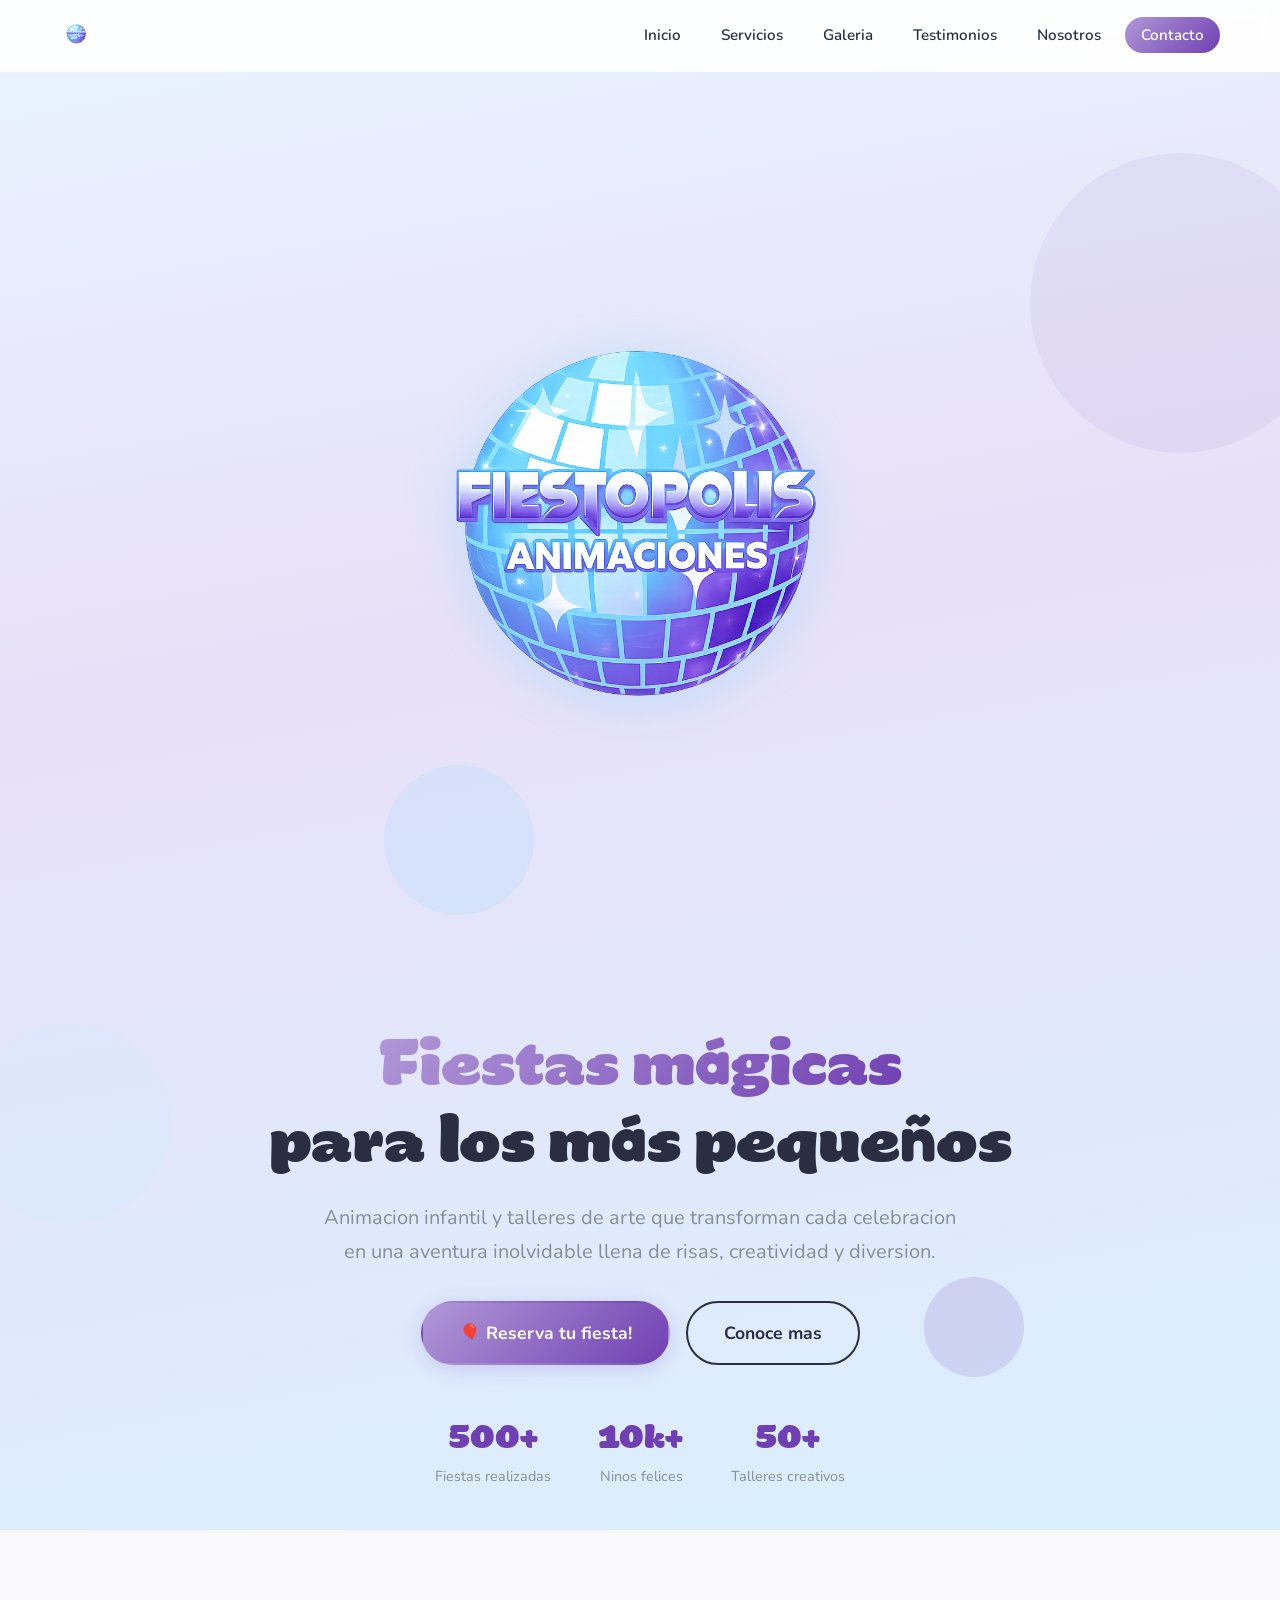
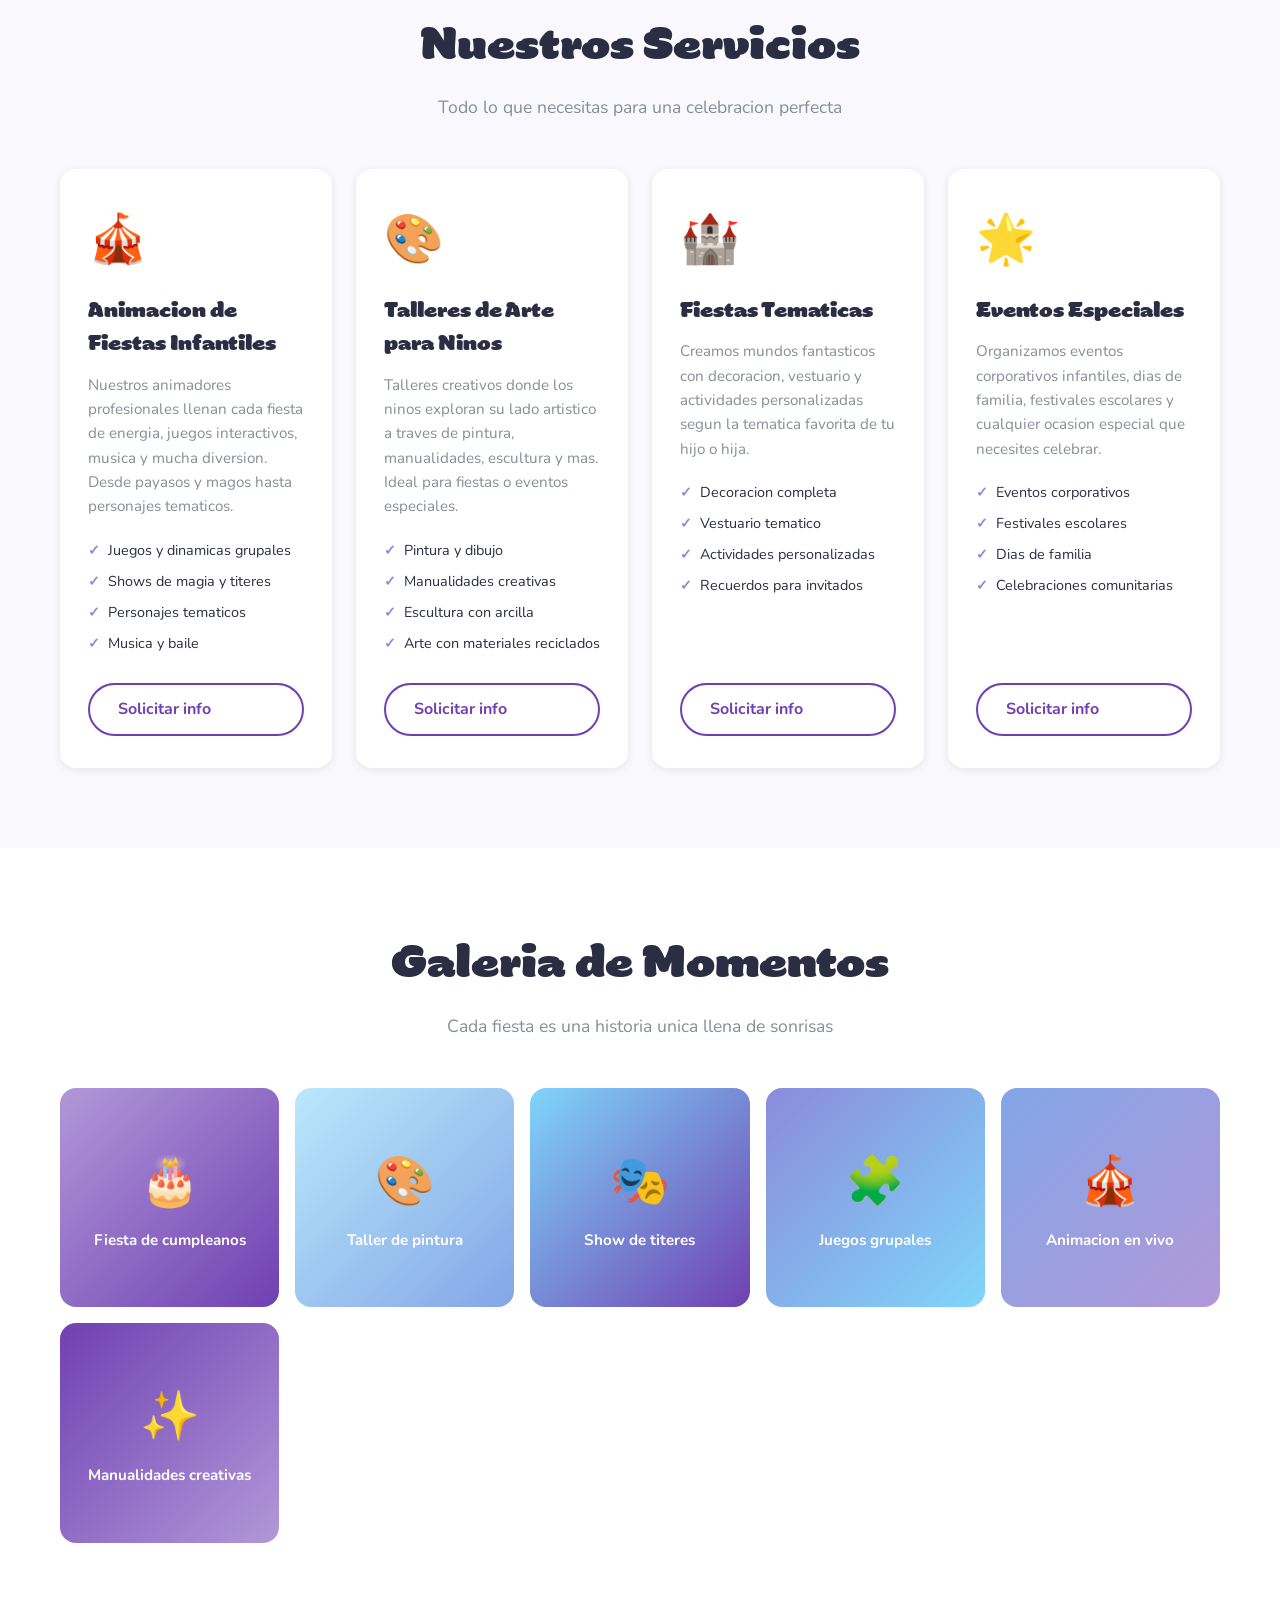
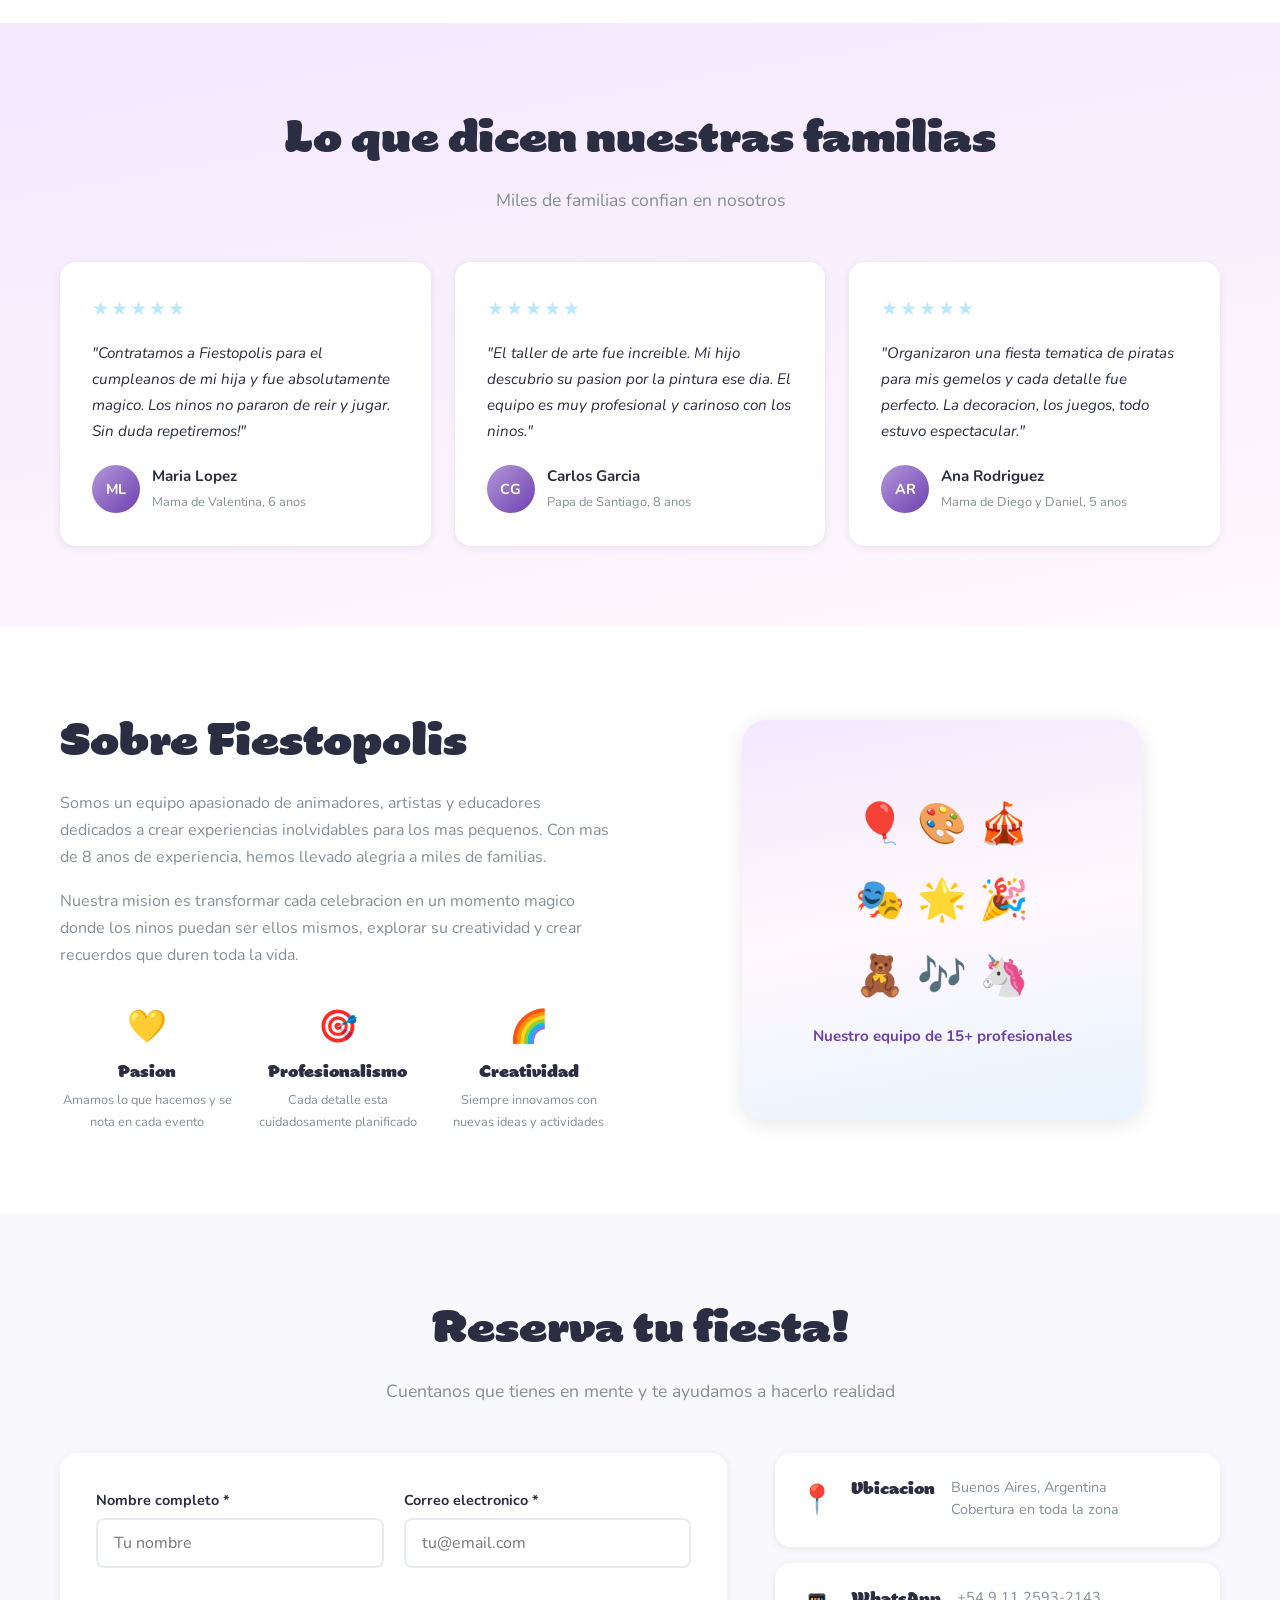
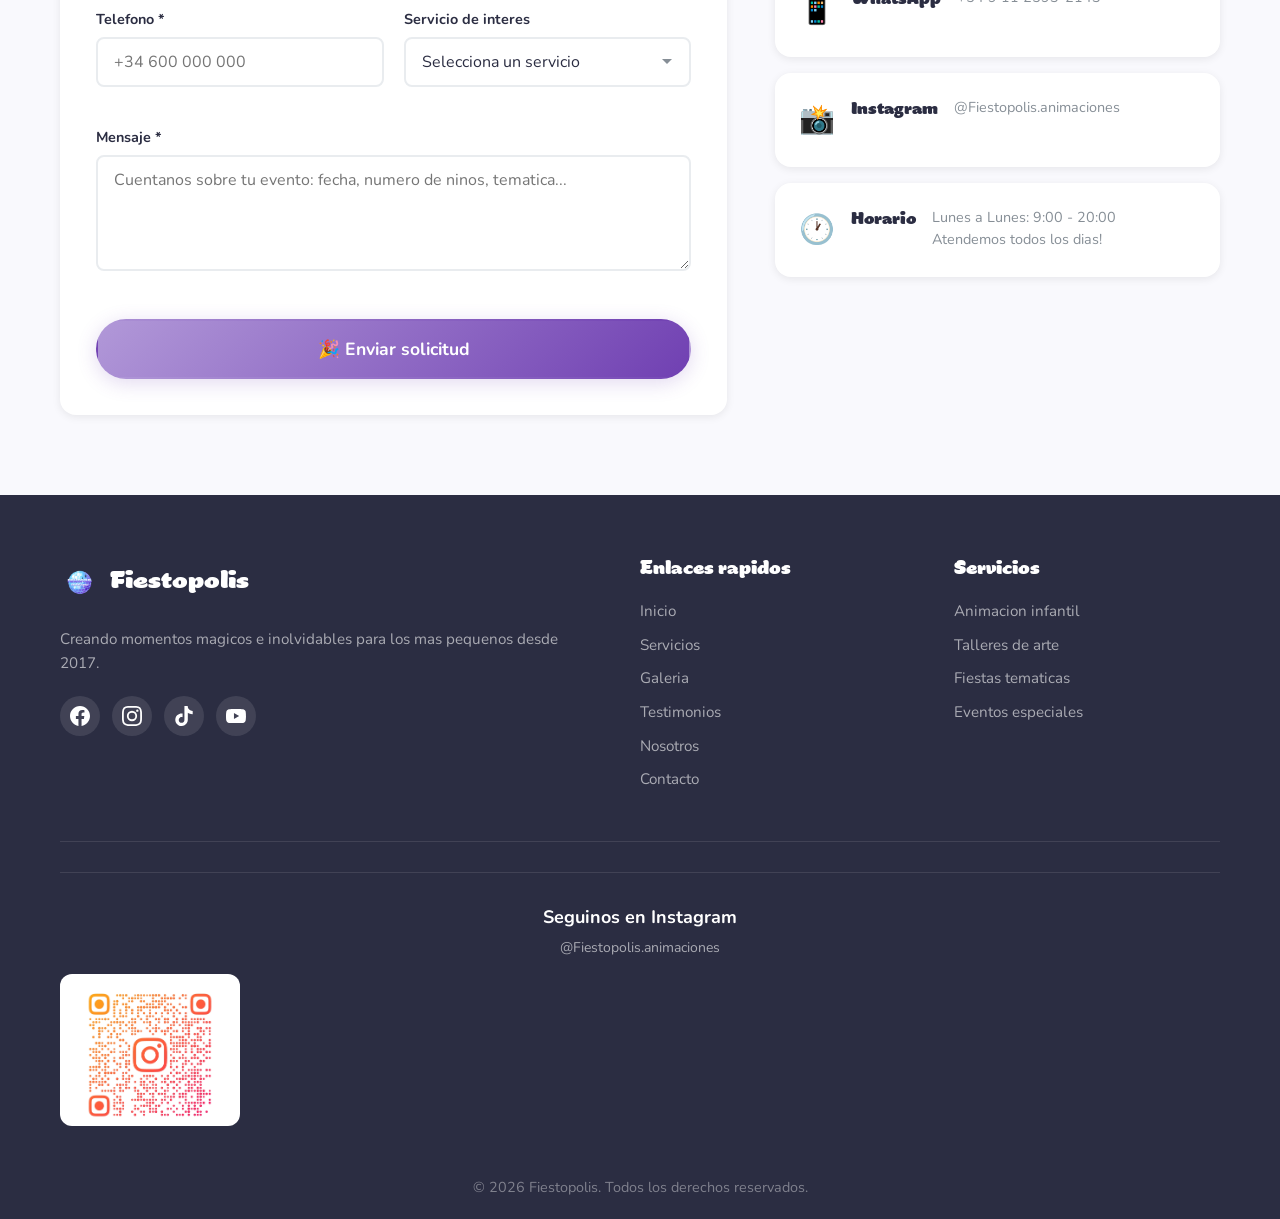
==== commit 9a62467e: "Logo 600px, reducir margen inferior" ====
--- a/index.html
+++ b/index.html
@@ -42,7 +42,7 @@
       <div class="shape shape--4"></div>
     </div>
     <div class="container hero__content">
-      <img src="LOGOPNG.png" alt="Fiestopolis Animaciones" style="width: 400px; margin: 0 auto 25px; filter: drop-shadow(0 5px 25px rgba(127, 213, 250, 0.4));">
+      <img src="LOGOPNG.png" alt="Fiestopolis Animaciones" style="width: 600px; margin: 0 auto 15px; filter: drop-shadow(0 5px 25px rgba(127, 213, 250, 0.4));">
       <h1 class="hero__title animate-on-scroll">
         <span class="hero__title--highlight">Fiestas mágicas</span><br>
         para los más pequeños
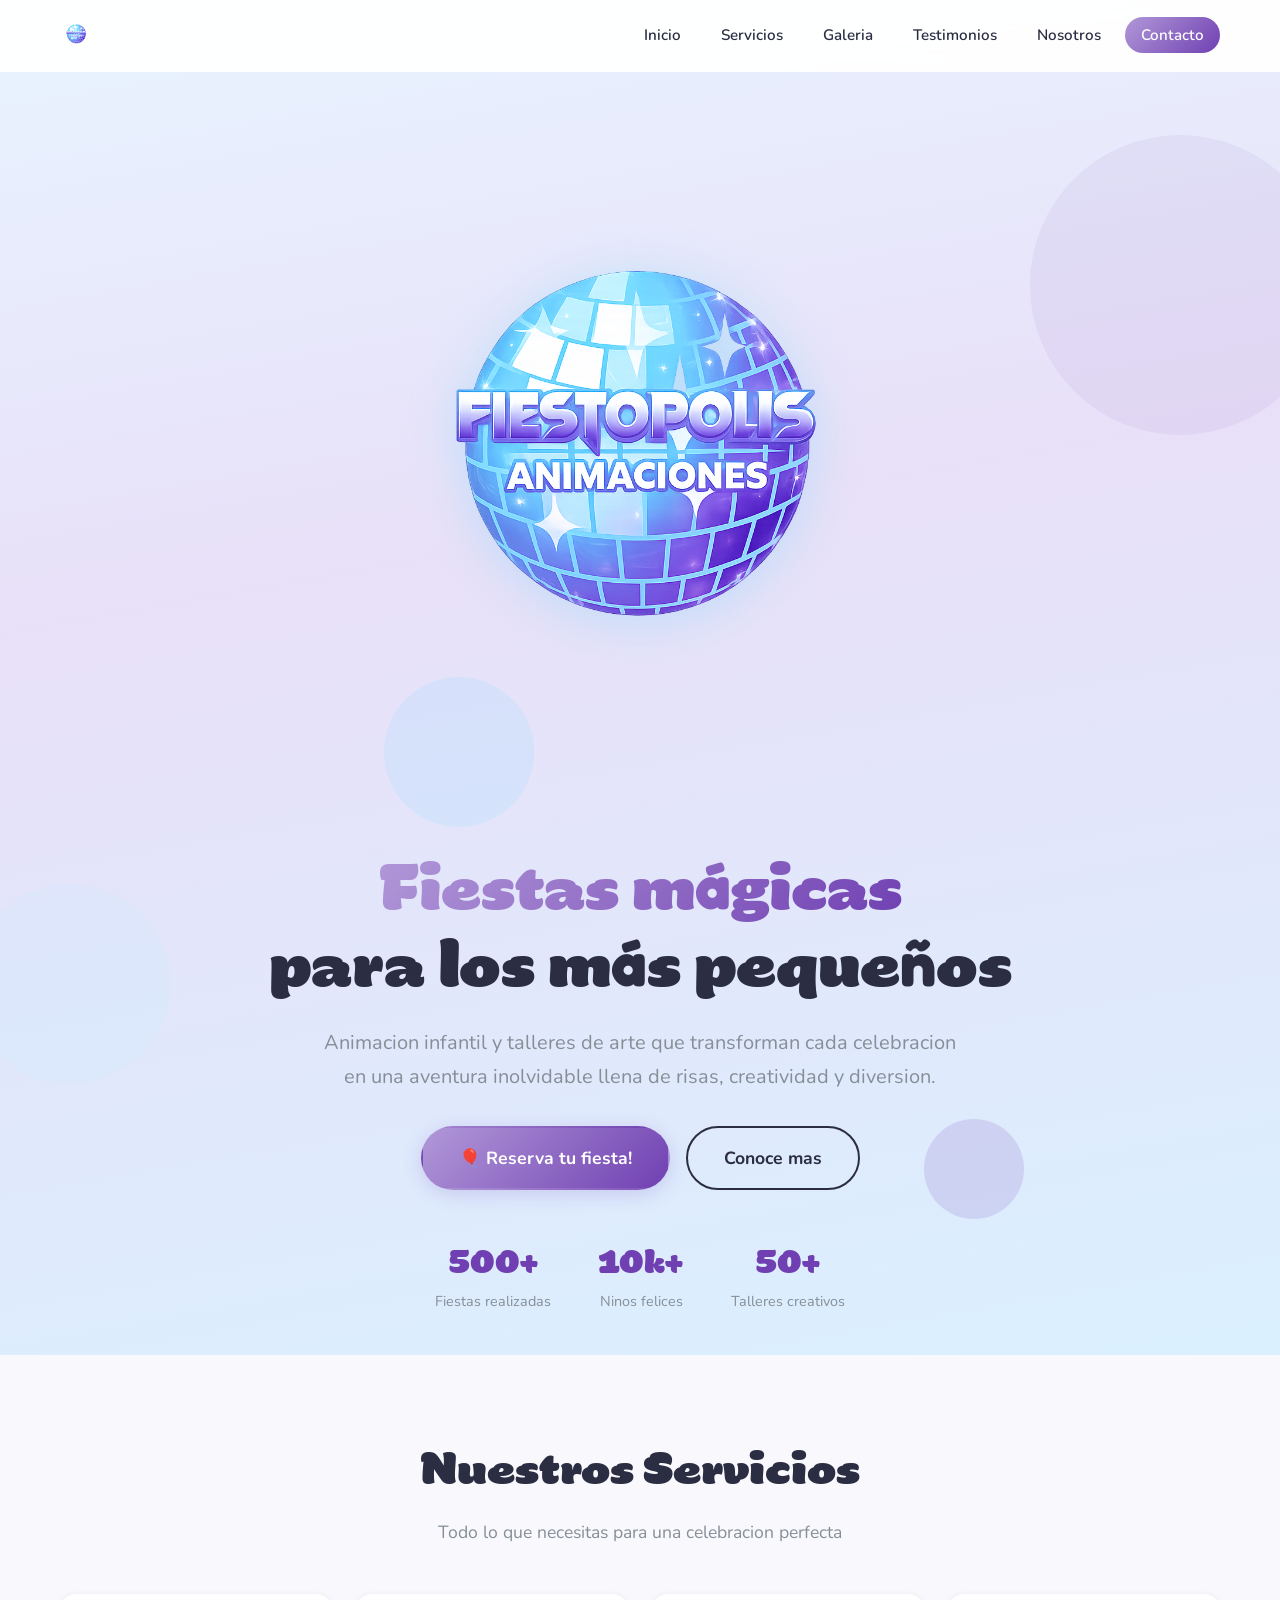
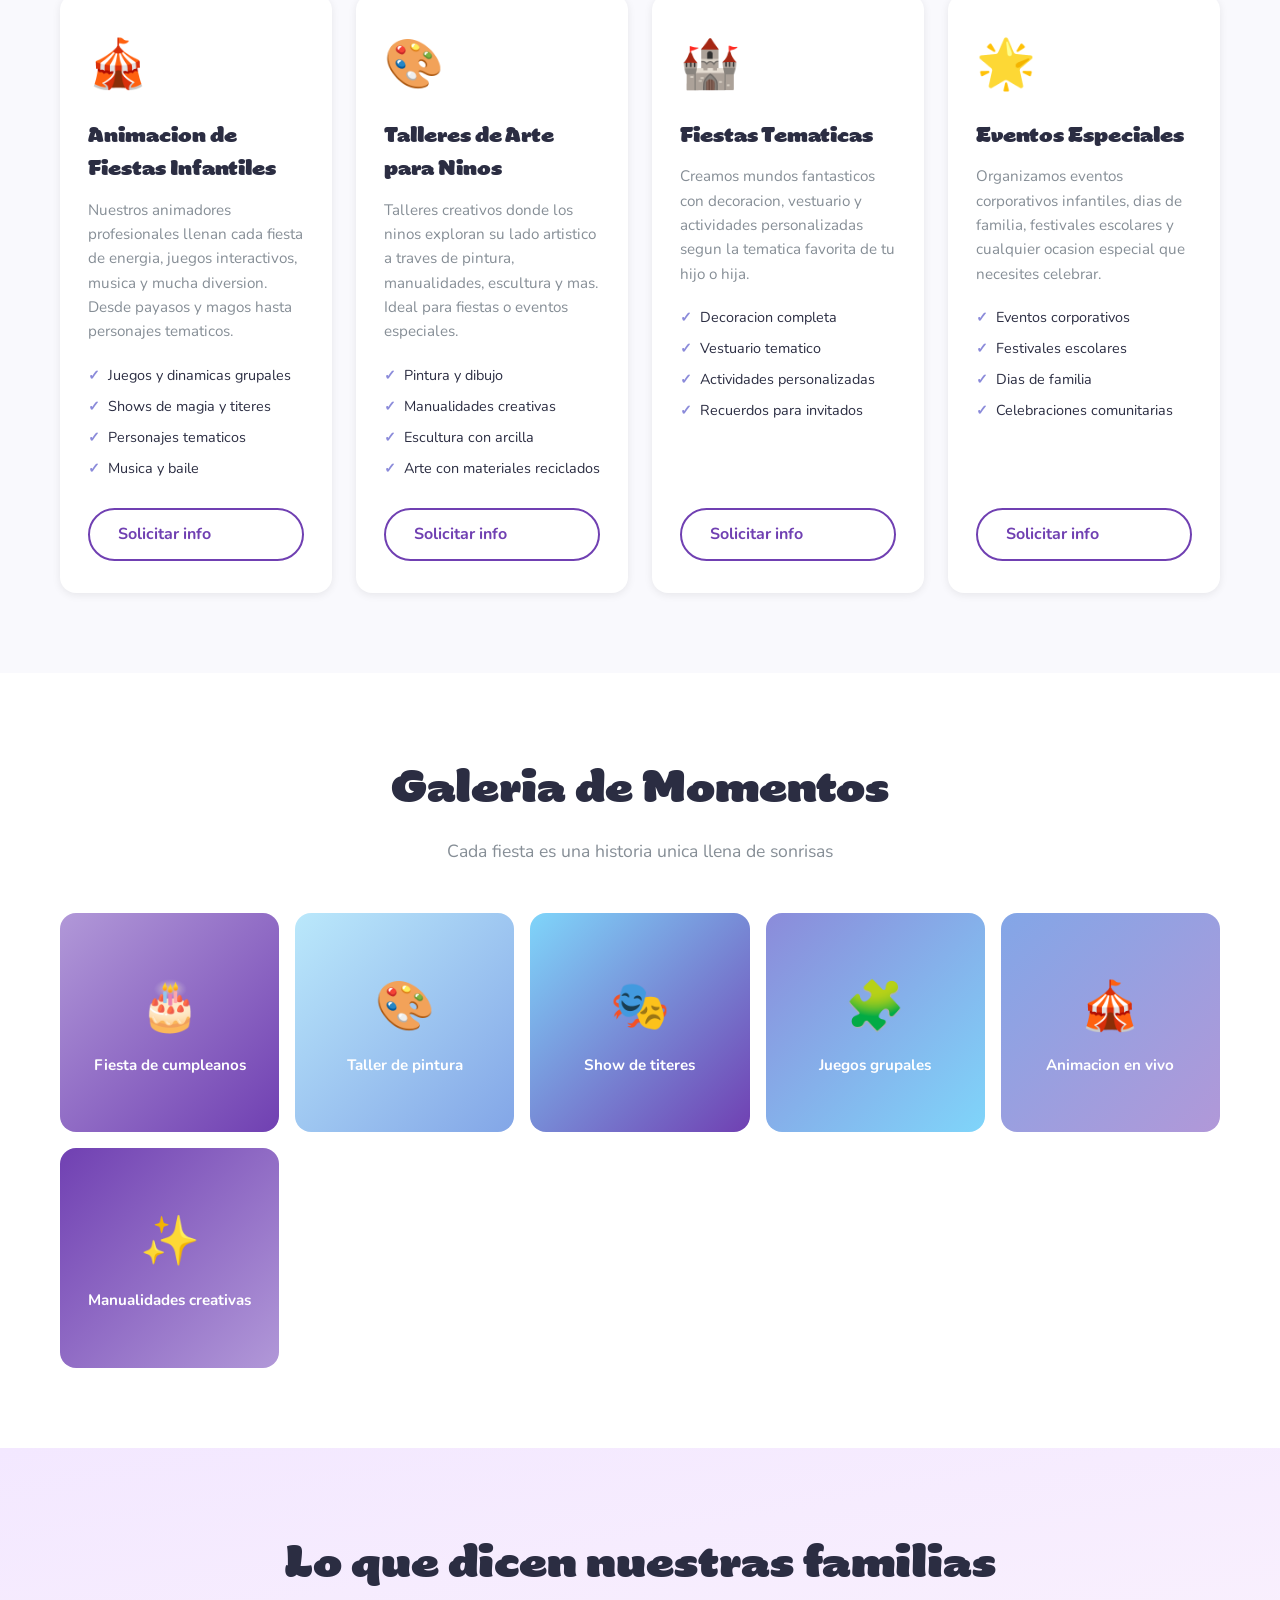
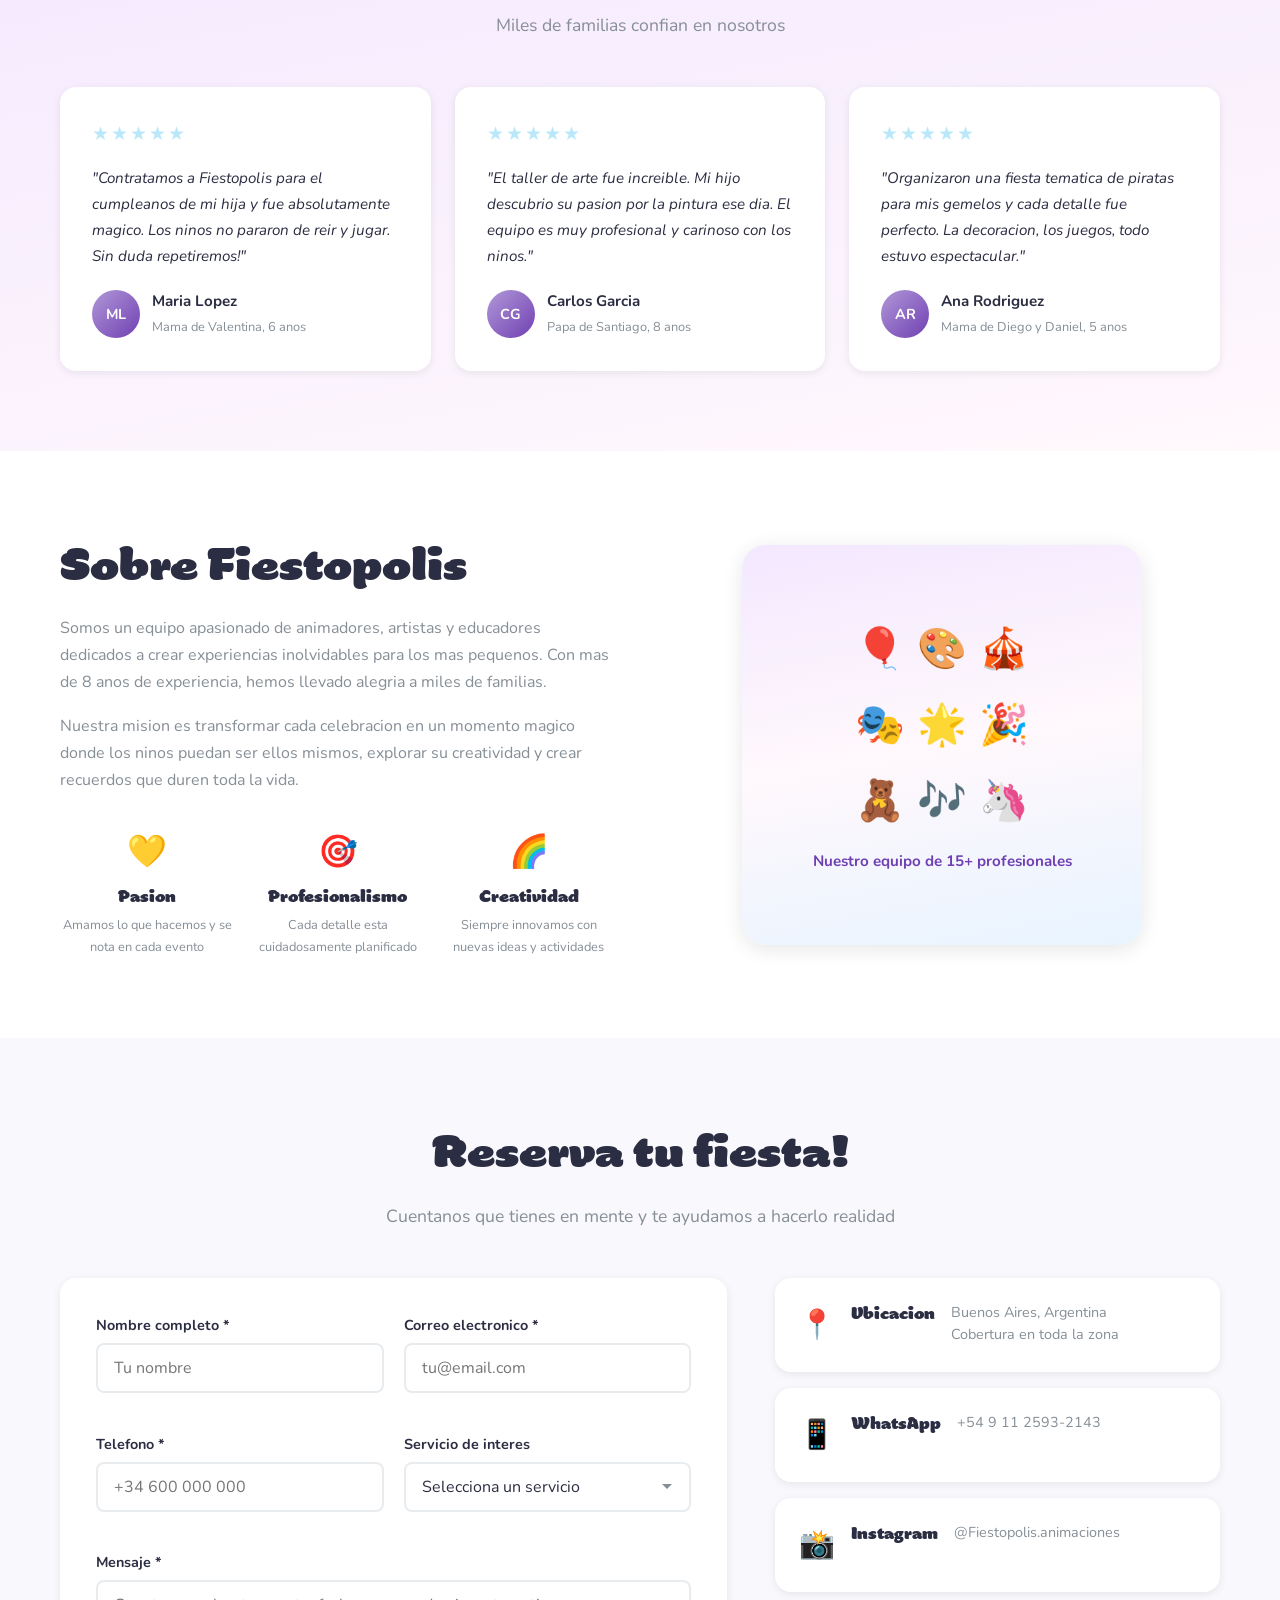
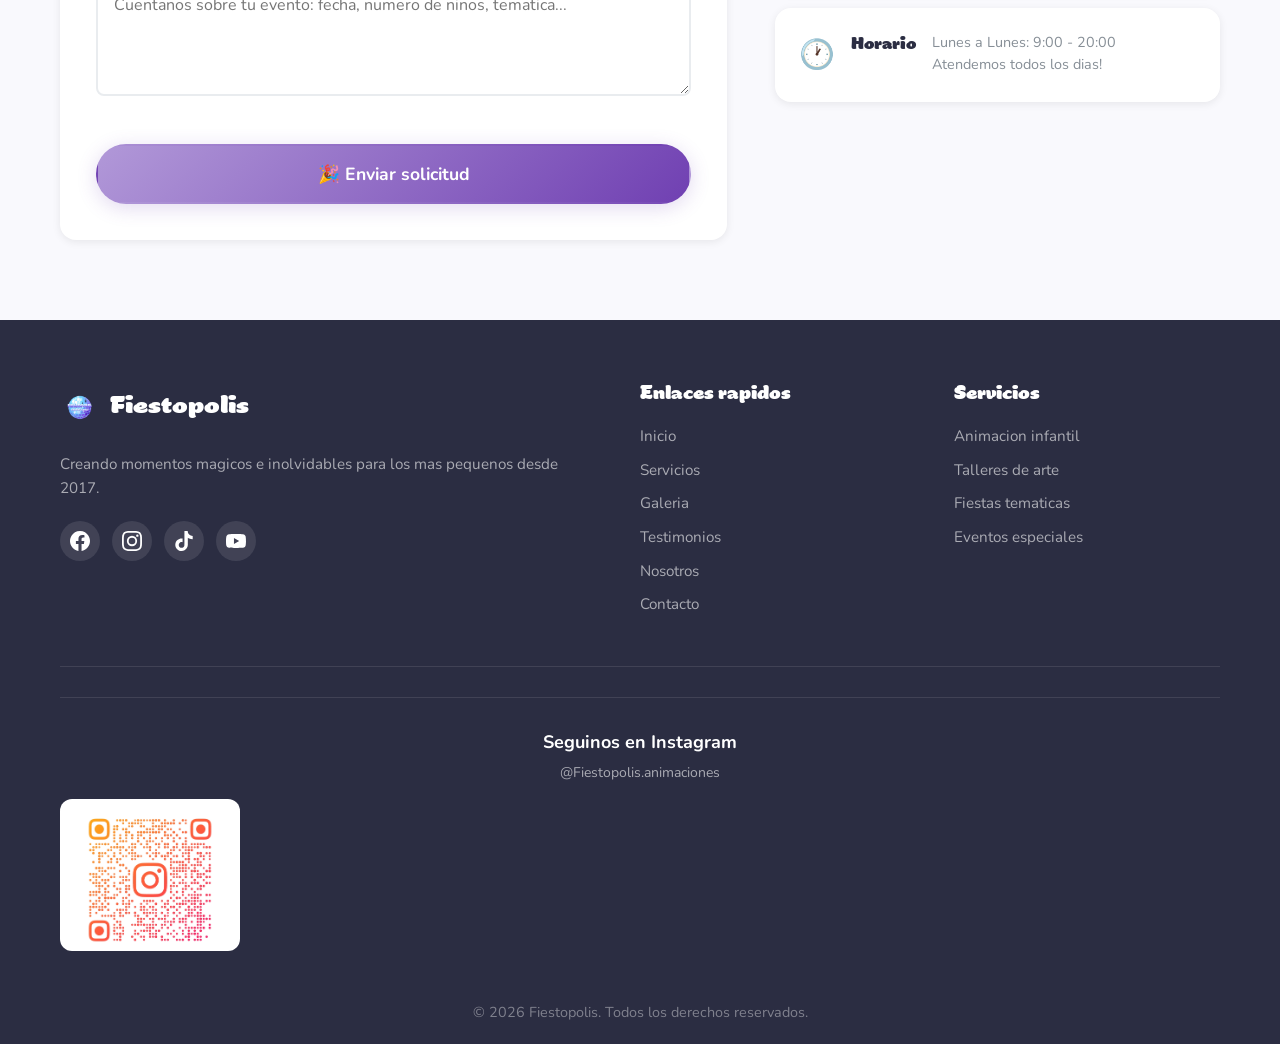
==== commit 36f1c123: "Recortar espacio vacío del logo con clip-path, pegarlo al título" ====
--- a/index.html
+++ b/index.html
@@ -42,7 +42,7 @@
       <div class="shape shape--4"></div>
     </div>
     <div class="container hero__content">
-      <img src="LOGOPNG.png" alt="Fiestopolis Animaciones" style="width: 600px; margin: 0 auto 15px; filter: drop-shadow(0 5px 25px rgba(127, 213, 250, 0.4));">
+      <img src="LOGOPNG.png" alt="Fiestopolis Animaciones" class="hero__logo">
       <h1 class="hero__title animate-on-scroll">
         <span class="hero__title--highlight">Fiestas mágicas</span><br>
         para los más pequeños
--- a/css/styles.css
+++ b/css/styles.css
@@ -277,7 +277,7 @@
    Hero
    =========================== */
 .hero {
-  min-height: 100vh;
+  min-height: auto;
   display: flex;
   align-items: center;
   position: relative;
@@ -343,7 +343,18 @@
   position: relative;
   z-index: 1;
   text-align: center;
-  padding: 40px 0;
+  padding: 0 0 40px;
+}
+
+.hero__logo {
+  width: 600px;
+  max-width: 90%;
+  margin: 0 auto -10px;
+  display: block;
+  filter: drop-shadow(0 5px 25px rgba(127, 213, 250, 0.4));
+  clip-path: inset(15% 0 18% 0);
+  margin-top: -40px;
+  margin-bottom: -80px;
 }
 
 .hero__title {
@@ -998,6 +1009,12 @@
     gap: 24px;
   }
 
+  .hero__logo {
+    width: 350px !important;
+    margin-bottom: -50px !important;
+    margin-top: -20px !important;
+  }
+
   .servicios__grid {
     grid-template-columns: 1fr;
   }
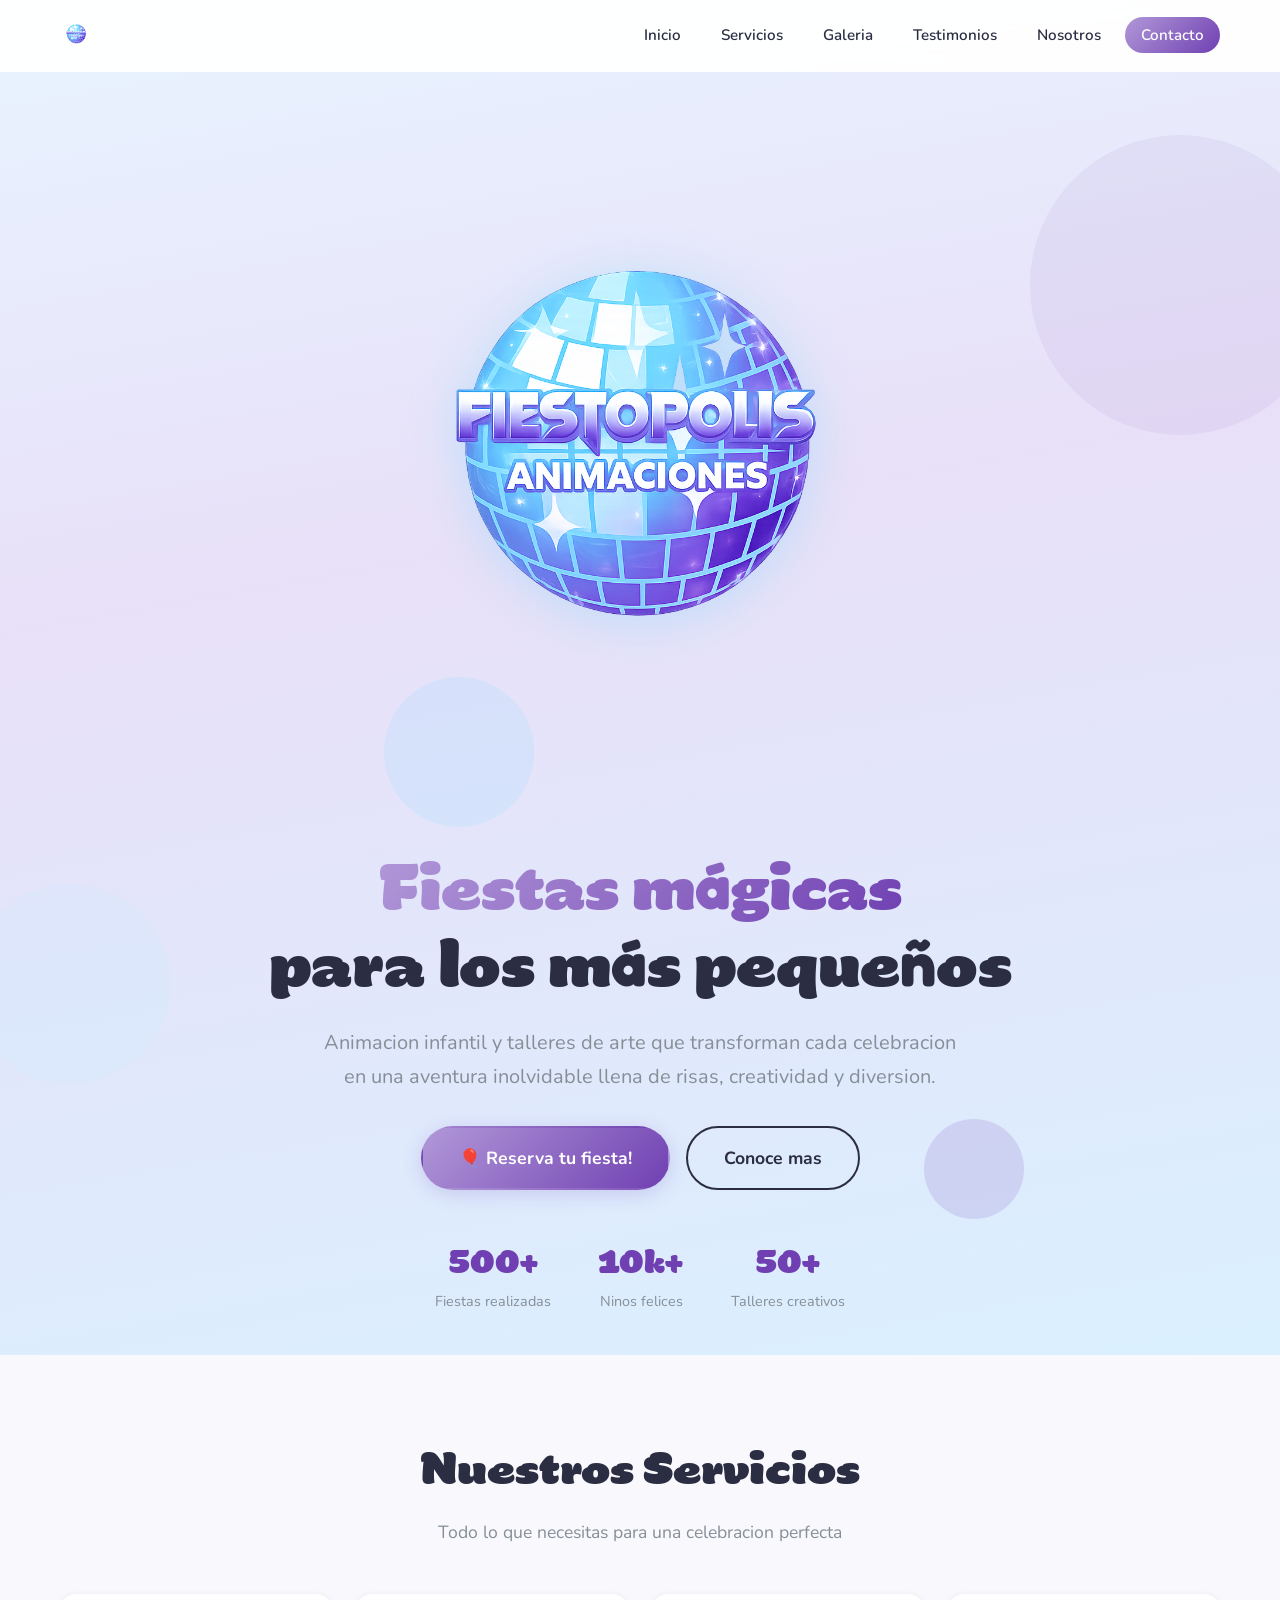
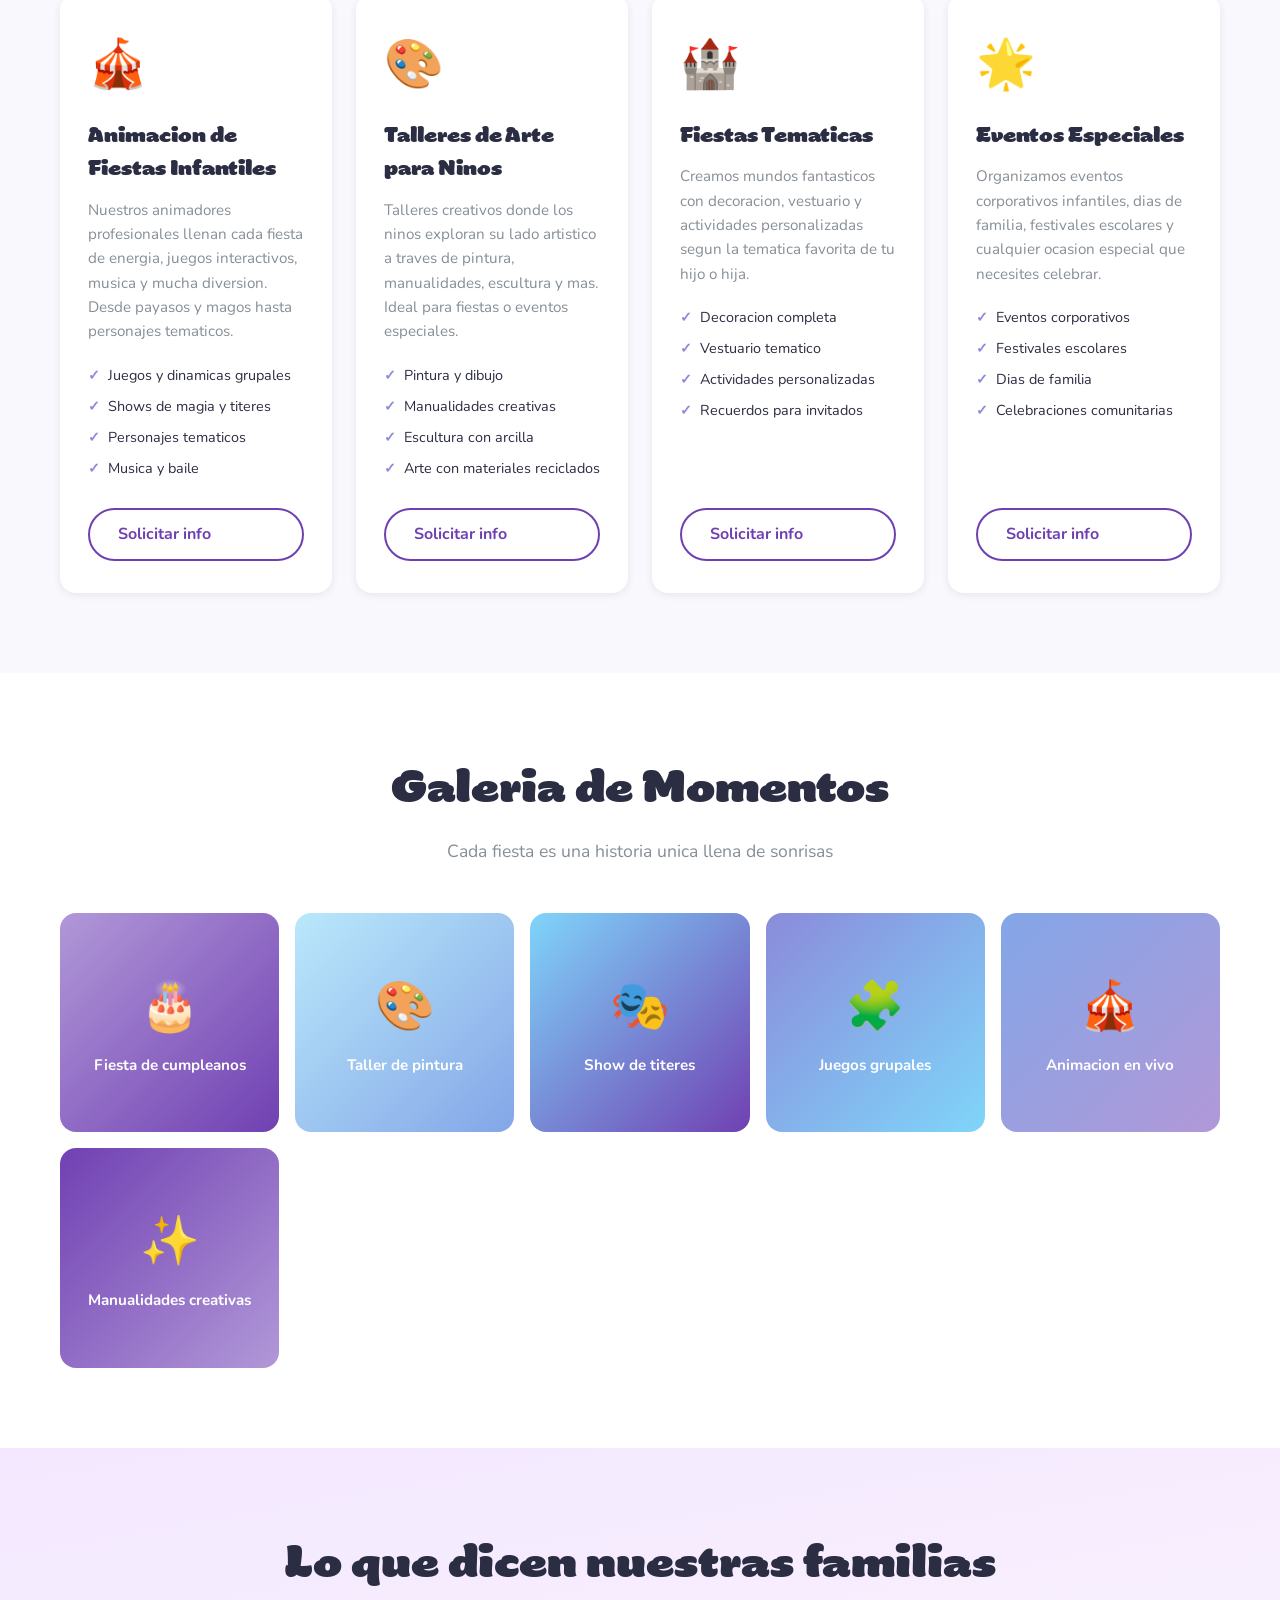
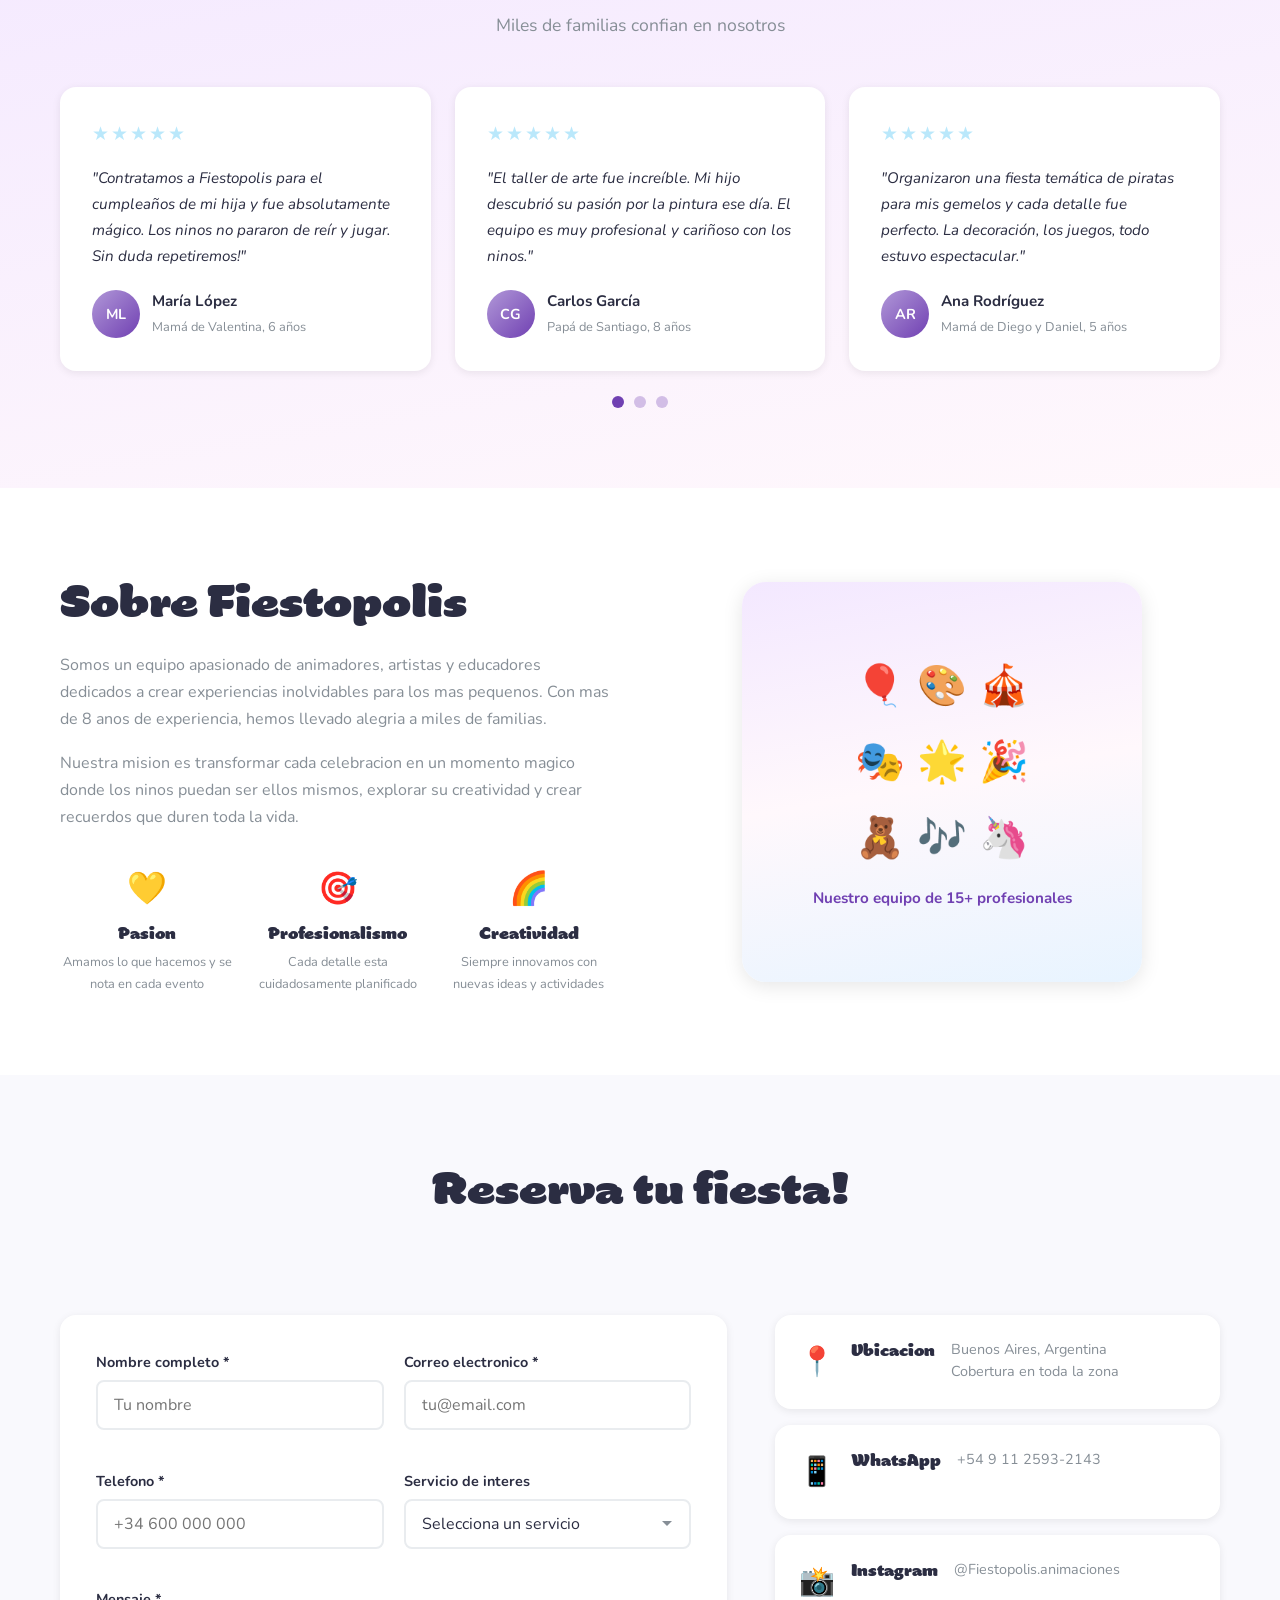
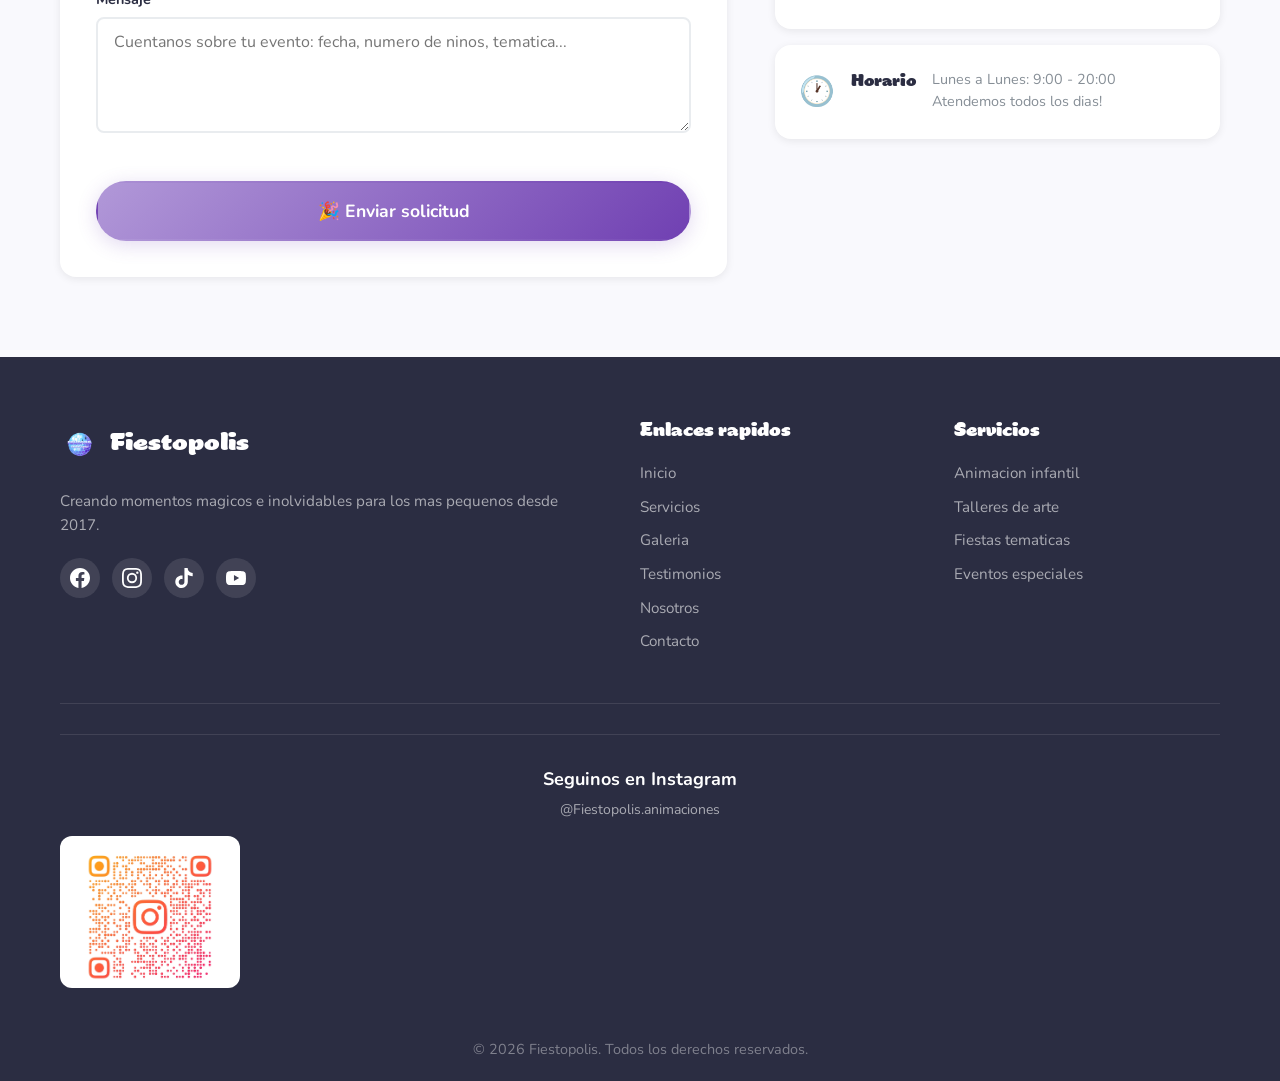
==== commit 0bb0c27f: "Agregar carrusel de testimonios con 9 reseñas 3 grupos de 3 testimonios que rotan cada 7 segundos, n" ====
--- a/index.html
+++ b/index.html
@@ -192,46 +192,94 @@
     <div class="container">
       <h2 class="section__title animate-on-scroll">Lo que dicen nuestras familias</h2>
       <p class="section__subtitle animate-on-scroll">Miles de familias confian en nosotros</p>
-      <div class="testimonios__grid">
-        <div class="testimonio animate-on-scroll">
-          <div class="testimonio__stars">★★★★★</div>
-          <p class="testimonio__text">
-            "Contratamos a Fiestopolis para el cumpleanos de mi hija y fue absolutamente magico. Los ninos no pararon de reir y jugar. Sin duda repetiremos!"
-          </p>
-          <div class="testimonio__author">
-            <div class="testimonio__avatar">ML</div>
-            <div>
-              <strong>Maria Lopez</strong>
-              <span>Mama de Valentina, 6 anos</span>
-            </div>
-          </div>
-        </div>
-        <div class="testimonio animate-on-scroll">
-          <div class="testimonio__stars">★★★★★</div>
-          <p class="testimonio__text">
-            "El taller de arte fue increible. Mi hijo descubrio su pasion por la pintura ese dia. El equipo es muy profesional y carinoso con los ninos."
-          </p>
-          <div class="testimonio__author">
-            <div class="testimonio__avatar">CG</div>
-            <div>
-              <strong>Carlos Garcia</strong>
-              <span>Papa de Santiago, 8 anos</span>
-            </div>
-          </div>
-        </div>
-        <div class="testimonio animate-on-scroll">
-          <div class="testimonio__stars">★★★★★</div>
-          <p class="testimonio__text">
-            "Organizaron una fiesta tematica de piratas para mis gemelos y cada detalle fue perfecto. La decoracion, los juegos, todo estuvo espectacular."
-          </p>
-          <div class="testimonio__author">
-            <div class="testimonio__avatar">AR</div>
-            <div>
-              <strong>Ana Rodriguez</strong>
-              <span>Mama de Diego y Daniel, 5 anos</span>
-            </div>
-          </div>
-        </div>
+      <div class="testimonios__carousel" id="testimoniosCarousel">
+        <!-- Grupo 1 -->
+        <div class="testimonios__grupo active">
+          <div class="testimonio">
+            <div class="testimonio__stars">★★★★★</div>
+            <p class="testimonio__text">"Contratamos a Fiestopolis para el cumpleaños de mi hija y fue absolutamente mágico. Los ninos no pararon de reír y jugar. Sin duda repetiremos!"</p>
+            <div class="testimonio__author">
+              <div class="testimonio__avatar">ML</div>
+              <div><strong>María López</strong><span>Mamá de Valentina, 6 años</span></div>
+            </div>
+          </div>
+          <div class="testimonio">
+            <div class="testimonio__stars">★★★★★</div>
+            <p class="testimonio__text">"El taller de arte fue increíble. Mi hijo descubrió su pasión por la pintura ese día. El equipo es muy profesional y cariñoso con los ninos."</p>
+            <div class="testimonio__author">
+              <div class="testimonio__avatar">CG</div>
+              <div><strong>Carlos García</strong><span>Papá de Santiago, 8 años</span></div>
+            </div>
+          </div>
+          <div class="testimonio">
+            <div class="testimonio__stars">★★★★★</div>
+            <p class="testimonio__text">"Organizaron una fiesta temática de piratas para mis gemelos y cada detalle fue perfecto. La decoración, los juegos, todo estuvo espectacular."</p>
+            <div class="testimonio__author">
+              <div class="testimonio__avatar">AR</div>
+              <div><strong>Ana Rodríguez</strong><span>Mamá de Diego y Daniel, 5 años</span></div>
+            </div>
+          </div>
+        </div>
+        <!-- Grupo 2 -->
+        <div class="testimonios__grupo">
+          <div class="testimonio">
+            <div class="testimonio__stars">★★★★★</div>
+            <p class="testimonio__text">"Hicieron el cumple de mi nena con temática de unicornios y fue un sueño. Los chicos quedaron fascinados con los juegos y la decoración. Hermoso todo!"</p>
+            <div class="testimonio__author">
+              <div class="testimonio__avatar">LM</div>
+              <div><strong>Laura Martínez</strong><span>Mamá de Sofía, 4 años</span></div>
+            </div>
+          </div>
+          <div class="testimonio">
+            <div class="testimonio__stars">★★★★★</div>
+            <p class="testimonio__text">"Los contraté para un evento del colegio y fue un éxito total. 80 chicos entretenidos toda la tarde. Súper organizados y puntuales."</p>
+            <div class="testimonio__author">
+              <div class="testimonio__avatar">RP</div>
+              <div><strong>Roberto Paz</strong><span>Director Escuela N°12</span></div>
+            </div>
+          </div>
+          <div class="testimonio">
+            <div class="testimonio__stars">★★★★★</div>
+            <p class="testimonio__text">"El show de magia dejó a todos con la boca abierta, chicos y grandes. Mis hijos siguen hablando de la fiesta. 100% recomendable!"</p>
+            <div class="testimonio__author">
+              <div class="testimonio__avatar">VN</div>
+              <div><strong>Verónica Núñez</strong><span>Mamá de Tomás y Lucía, 7 y 9 años</span></div>
+            </div>
+          </div>
+        </div>
+        <!-- Grupo 3 -->
+        <div class="testimonios__grupo">
+          <div class="testimonio">
+            <div class="testimonio__stars">★★★★★</div>
+            <p class="testimonio__text">"Festejamos el cumple en casa y Fiestopolis transformó el living en un parque de diversiones. No necesitás salón, ellos llevan todo. Genios!"</p>
+            <div class="testimonio__author">
+              <div class="testimonio__avatar">DF</div>
+              <div><strong>Diego Fernández</strong><span>Papá de Mateo, 5 años</span></div>
+            </div>
+          </div>
+          <div class="testimonio">
+            <div class="testimonio__stars">★★★★★</div>
+            <p class="testimonio__text">"El taller de slime fue lo más. Mi hija quiere que vengan todos los fines de semana. Muy buena onda y re creativos con las actividades."</p>
+            <div class="testimonio__author">
+              <div class="testimonio__avatar">SC</div>
+              <div><strong>Silvina Campos</strong><span>Mamá de Emma, 8 años</span></div>
+            </div>
+          </div>
+          <div class="testimonio">
+            <div class="testimonio__stars">★★★★★</div>
+            <p class="testimonio__text">"Contraté el servicio para el día de la familia de mi empresa. Impecables de principio a fin, los chicos y los padres la pasaron increíble."</p>
+            <div class="testimonio__author">
+              <div class="testimonio__avatar">MR</div>
+              <div><strong>Marcelo Ruiz</strong><span>RRHH - Empresa Logística</span></div>
+            </div>
+          </div>
+        </div>
+      </div>
+      <!-- Indicadores -->
+      <div style="display: flex; justify-content: center; gap: 10px; margin-top: 25px;">
+        <span class="carousel-dot active" onclick="goToSlide(0)" style="width: 12px; height: 12px; border-radius: 50%; background: var(--color-purple); cursor: pointer; opacity: 1; transition: opacity 0.3s;"></span>
+        <span class="carousel-dot" onclick="goToSlide(1)" style="width: 12px; height: 12px; border-radius: 50%; background: var(--color-purple); cursor: pointer; opacity: 0.3; transition: opacity 0.3s;"></span>
+        <span class="carousel-dot" onclick="goToSlide(2)" style="width: 12px; height: 12px; border-radius: 50%; background: var(--color-purple); cursor: pointer; opacity: 0.3; transition: opacity 0.3s;"></span>
       </div>
     </div>
   </section>
--- a/css/styles.css
+++ b/css/styles.css
@@ -534,6 +534,26 @@
   gap: 24px;
 }
 
+.testimonios__carousel {
+  position: relative;
+}
+
+.testimonios__grupo {
+  display: none;
+  grid-template-columns: repeat(auto-fit, minmax(300px, 1fr));
+  gap: 24px;
+  animation: fadeIn 0.6s ease;
+}
+
+.testimonios__grupo.active {
+  display: grid;
+}
+
+@keyframes fadeIn {
+  from { opacity: 0; transform: translateY(10px); }
+  to { opacity: 1; transform: translateY(0); }
+}
+
 .testimonio {
   background: var(--color-white);
   border-radius: var(--radius-md);
